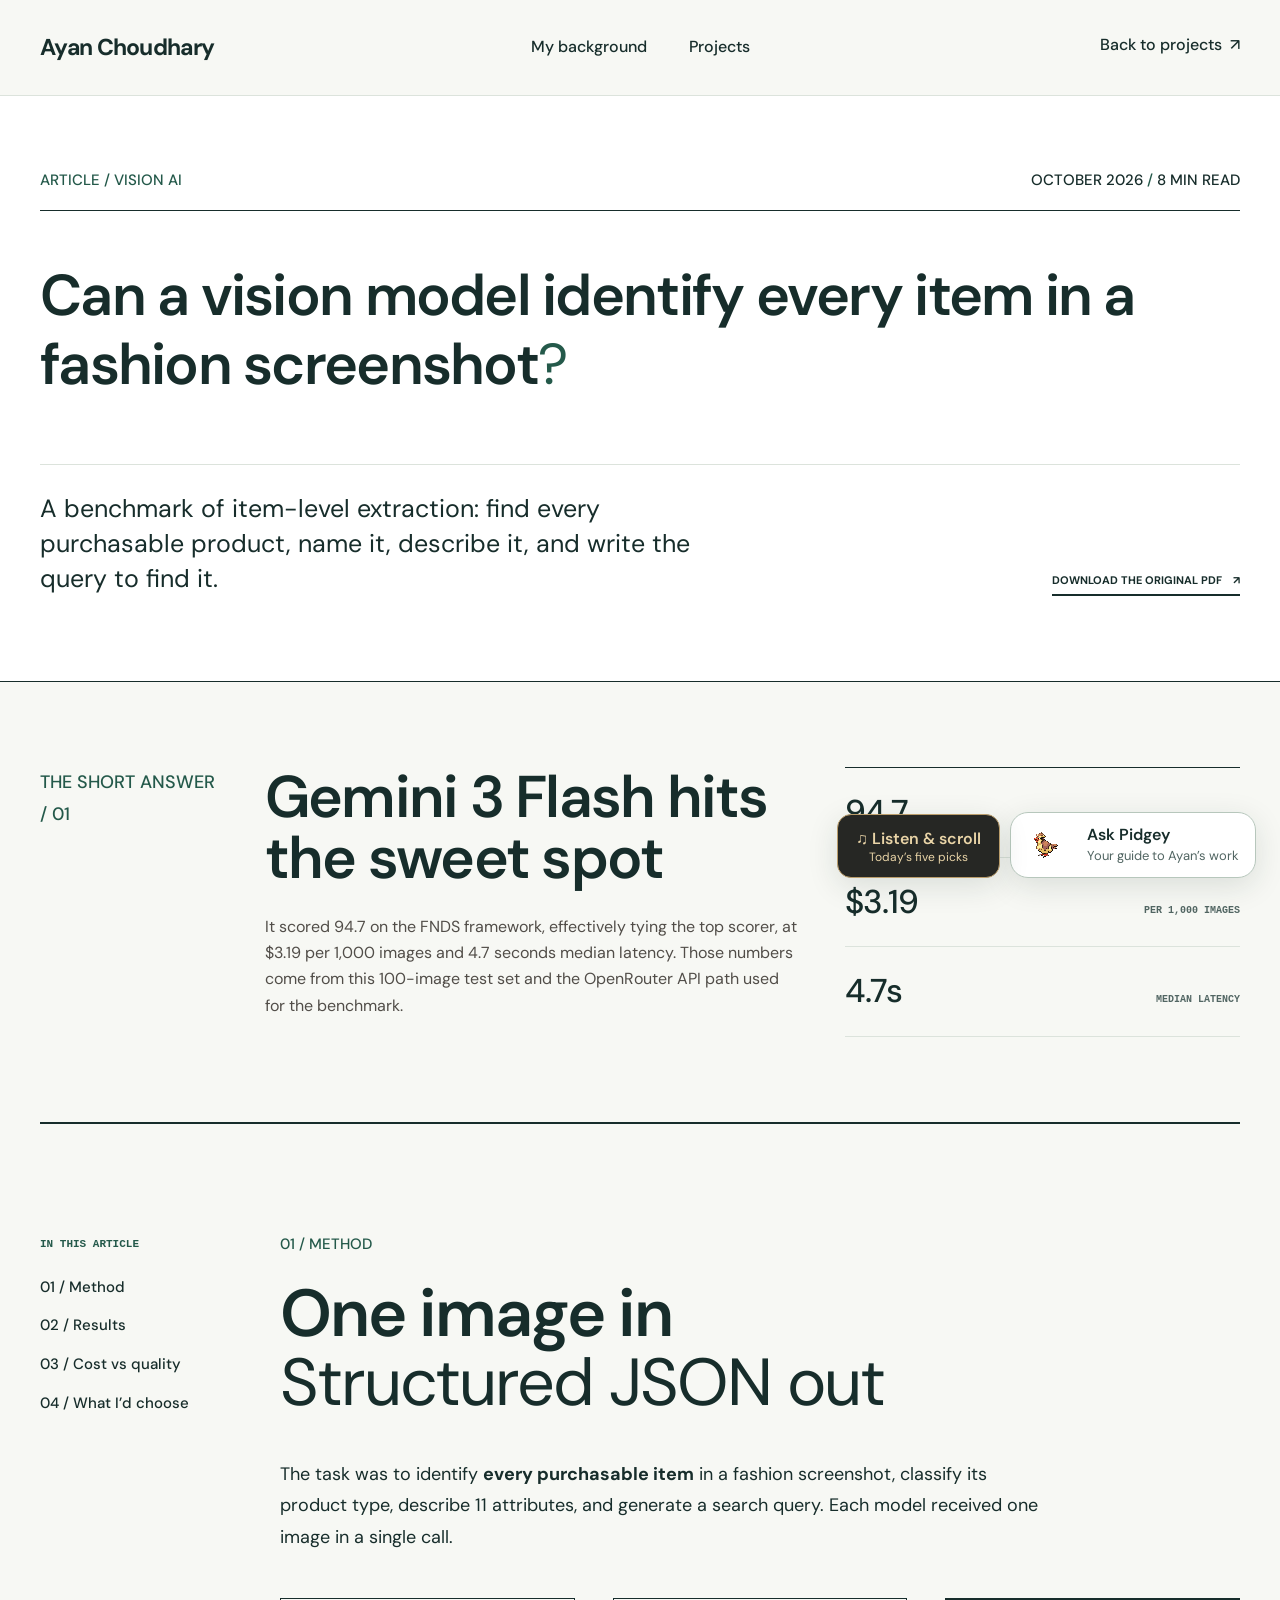
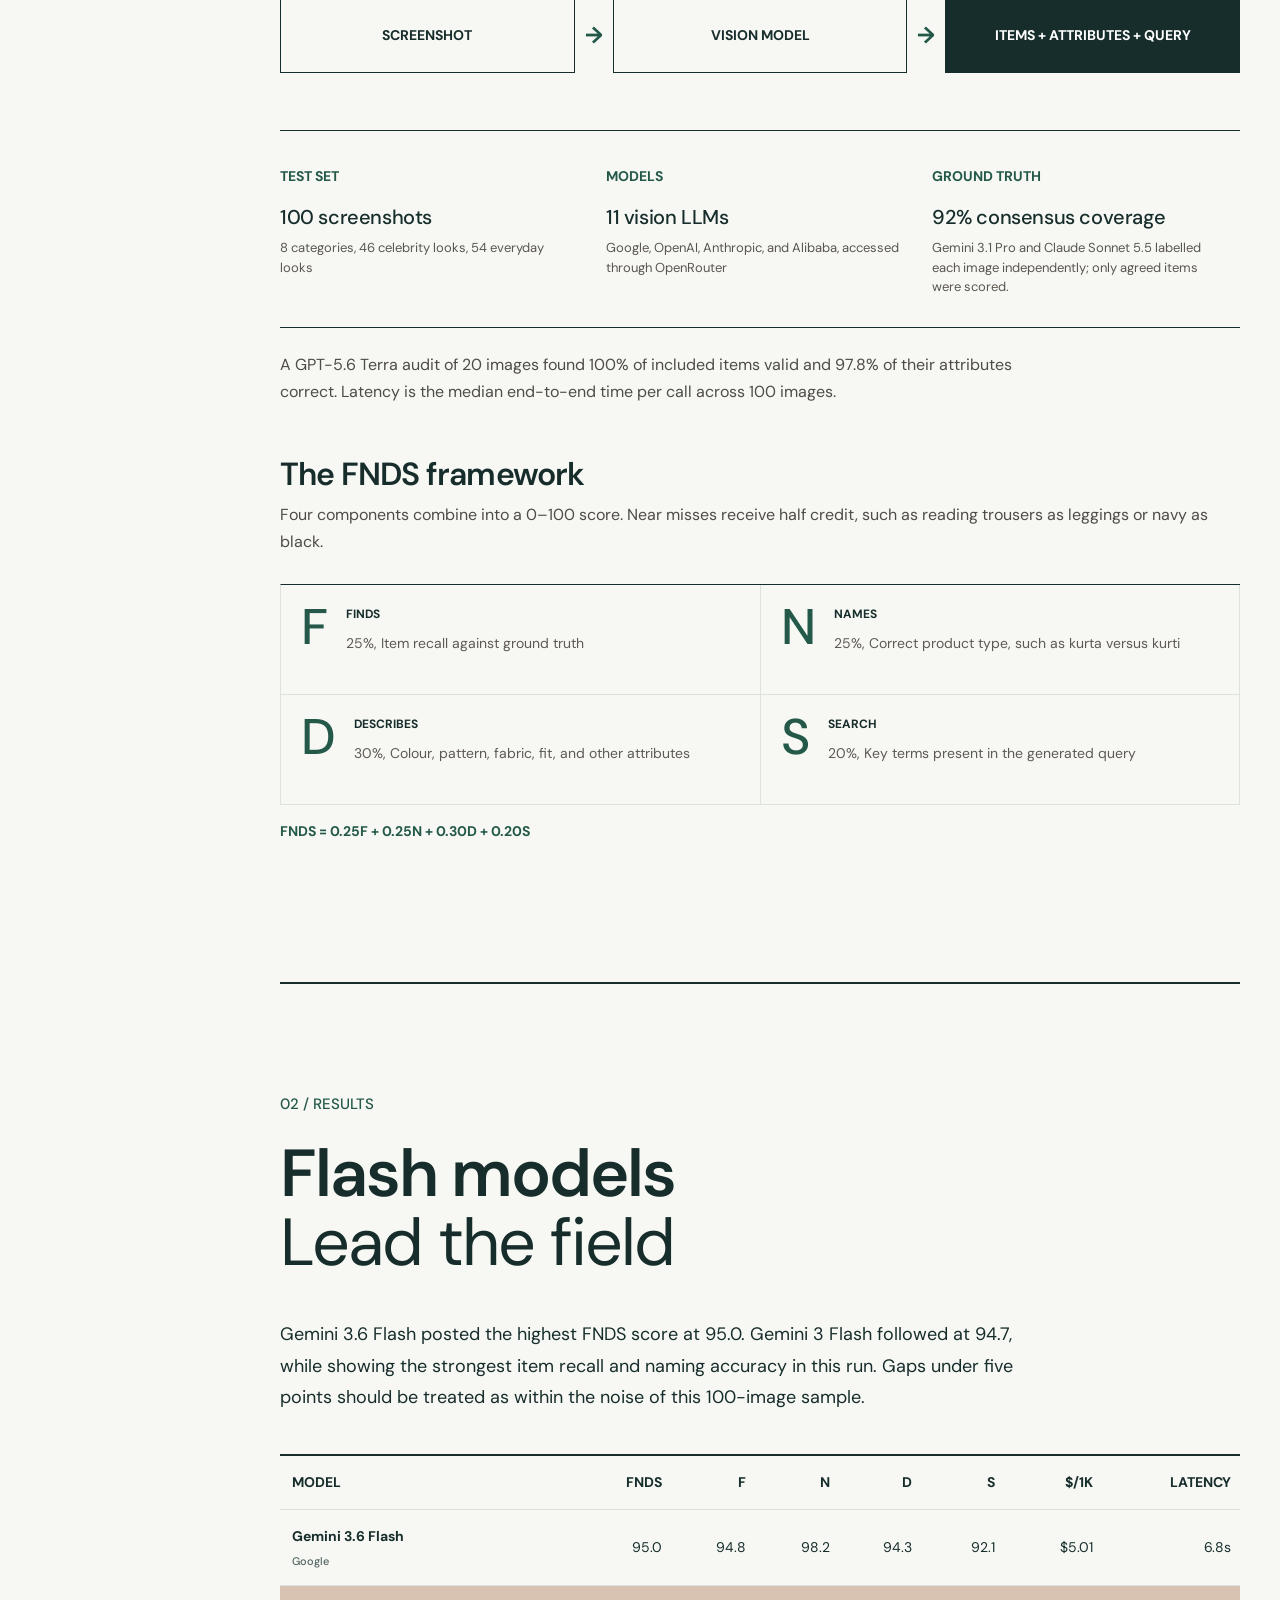
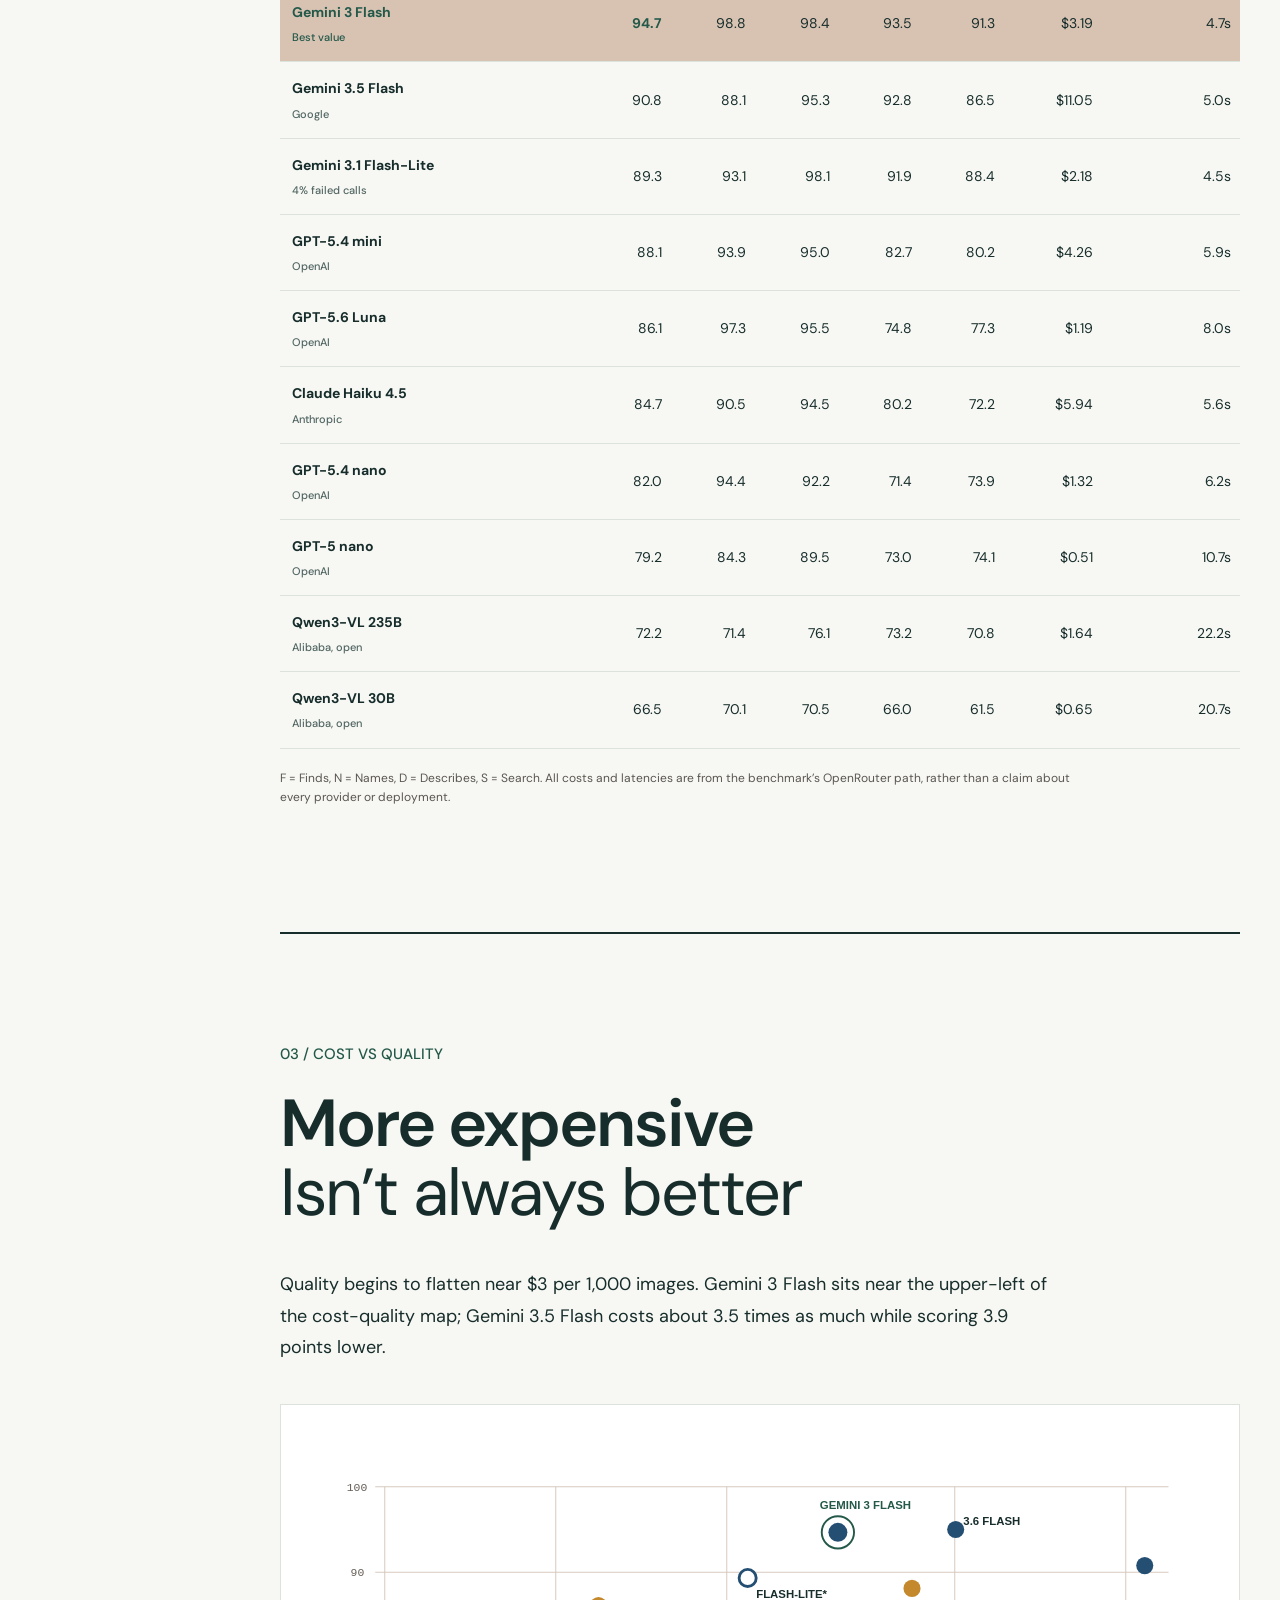
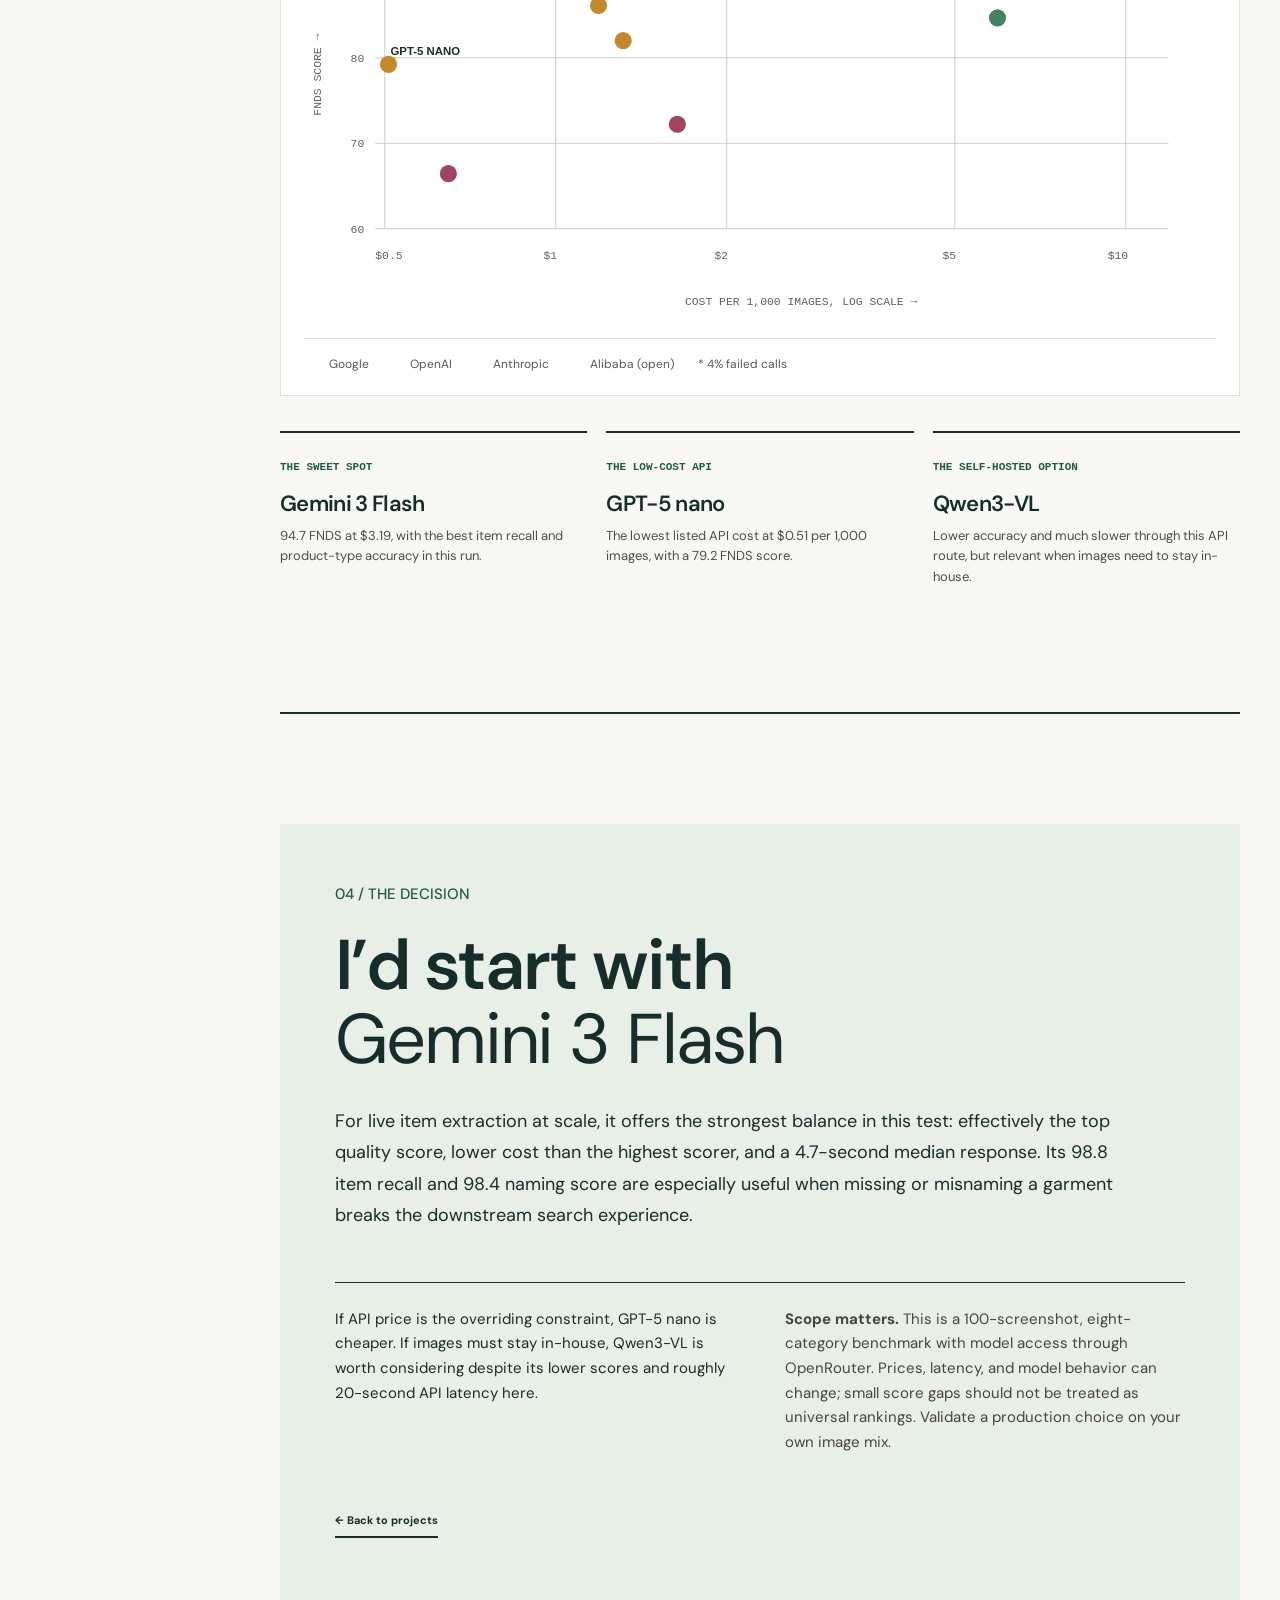
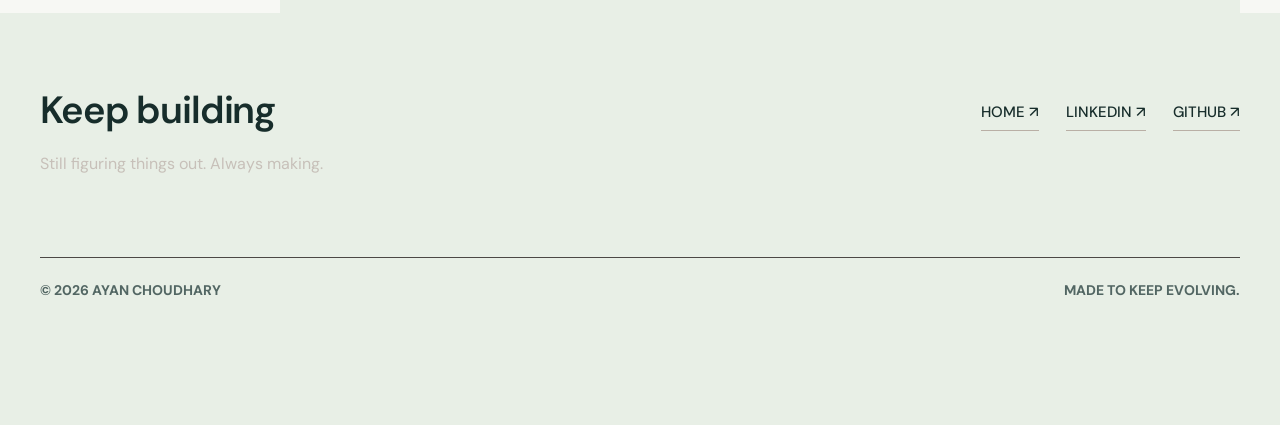
==== articles/vision-model-benchmark.html @ dcd0a573 "Preserve radio playback when minimized and rotate its catalogue daily" ====
<!doctype html>
<html lang="en">
  <head>
    <meta charset="utf-8" />
    <meta name="viewport" content="width=device-width, initial-scale=1" />
    <meta name="theme-color" content="#eae5df" />
    <meta name="description" content="Ayan Choudhary's benchmark of 11 vision models on extracting fashion products from 100 screenshots, including accuracy, cost, and latency." />
    <meta property="og:type" content="article" />
    <meta property="og:title" content="Vision Model Benchmark | Ayan Choudhary" />
    <meta property="og:description" content="Can a vision model identify every item in a fashion screenshot? An item-level benchmark of 11 models on 100 images." />
    <meta property="og:url" content="https://choudharyayan.github.io/articles/vision-model-benchmark.html" />
    <link rel="canonical" href="https://choudharyayan.github.io/articles/vision-model-benchmark.html" />
    <link rel="icon" href="../assets/favicon.svg?v=2" type="image/svg+xml" />
    <link rel="stylesheet" href="../fonts.css?v=1" />
    <link rel="stylesheet" href="../styles.css?v=2" />
    <link rel="stylesheet" href="../article.css?v=2" />
    <link rel="stylesheet" href="../typography.css?v=3" />
    <link rel="stylesheet" href="../reading.css?v=2" />
    <link rel="stylesheet" href="../guide.css?v=1" />
    <title>Vision Model Benchmark | Ayan Choudhary</title>
    <script src="../feed.js?v=4" defer></script>
    <script src="../knowledge.js?v=1" defer></script>
    <script src="../guide-answer.js?v=1" defer></script>
    <script src="../guide.js?v=1" defer></script>
    <script src="../analytics.js?v=3" defer></script>
  <script defer src="../music-catalog.js?v=1"></script>
<script defer src="../music.js?v=2"></script>
</head>
  <body class="reading-page">
    <a class="skip-link" href="#article">Skip to article</a>
    <header class="site-header">
      <div class="shell header-inner">
        <a class="wordmark" href="../index.html" aria-label="Ayan Choudhary, home">Ayan Choudhary</a>
        <nav class="main-nav" aria-label="Main navigation"><a href="../index.html#journey">My background</a><a href="../index.html#feed">Projects</a></nav>
        <a class="header-link" href="../index.html#feed">Back to projects <span aria-hidden="true">↗</span></a>
      </div>
    </header>

    <main id="article">
      <article>
        <header class="article-hero">
          <div class="shell article-hero-inner">
            <div class="article-topline"><span>ARTICLE / VISION AI</span><span>OCTOBER 2026 <span aria-hidden="true">/</span> 8 MIN READ</span></div>
            <h1>Can a vision model identify every item in a fashion screenshot<span class="article-question">?</span></h1>
            <div class="article-deck-row">
              <p>A benchmark of item-level extraction: find every purchasable product, name it, describe it, and write the query to find it.</p>
              <a href="../assets/vision-model-benchmark-v2.pdf" download>DOWNLOAD THE ORIGINAL PDF <span aria-hidden="true">↗</span></a>
            </div>
          </div>
        </header>

        <div class="article-summary shell">
          <p class="article-section-label">THE SHORT ANSWER / 01</p>
          <div><h2>Gemini 3 Flash hits the sweet spot</h2><p>It scored 94.7 on the FNDS framework, effectively tying the top scorer, at $3.19 per 1,000 images and 4.7 seconds median latency. Those numbers come from this 100-image test set and the OpenRouter API path used for the benchmark.</p></div>
          <div class="summary-metrics"><div><strong>94.7</strong><span>FNDS SCORE</span></div><div><strong>$3.19</strong><span>PER 1,000 IMAGES</span></div><div><strong>4.7s</strong><span>MEDIAN LATENCY</span></div></div>
        </div>

        <div class="article-body shell">
          <nav class="article-toc" aria-label="On this page"><span>IN THIS ARTICLE</span><a href="#method">01 / Method</a><a href="#results">02 / Results</a><a href="#cost-quality">03 / Cost vs quality</a><a href="#decision">04 / What I’d choose</a></nav>

          <section id="method" class="article-section" aria-labelledby="method-title">
            <div class="article-section-heading"><p class="article-section-label">01 / METHOD</p><h2 id="method-title">One image in<br /><span>Structured JSON out</span></h2></div>
            <p class="lead">The task was to identify <strong>every purchasable item</strong> in a fashion screenshot, classify its product type, describe 11 attributes, and generate a search query. Each model received one image in a single call.</p>
            <div class="pipeline" aria-label="Screenshot to vision model to extracted items and search query"><span>SCREENSHOT</span><b aria-hidden="true">→</b><span>VISION MODEL</span><b aria-hidden="true">→</b><span>ITEMS + ATTRIBUTES + QUERY</span></div>
            <div class="method-facts"><div><span>TEST SET</span><strong>100 screenshots</strong><p>8 categories, 46 celebrity looks, 54 everyday looks</p></div><div><span>MODELS</span><strong>11 vision LLMs</strong><p>Google, OpenAI, Anthropic, and Alibaba, accessed through OpenRouter</p></div><div><span>GROUND TRUTH</span><strong>92% consensus coverage</strong><p>Gemini 3.1 Pro and Claude Sonnet 5.5 labelled each image independently; only agreed items were scored.</p></div></div>
            <p class="method-note">A GPT-5.6 Terra audit of 20 images found 100% of included items valid and 97.8% of their attributes correct. Latency is the median end-to-end time per call across 100 images.</p>
            <h3 class="subhead">The FNDS framework</h3>
            <p>Four components combine into a 0–100 score. Near misses receive half credit, such as reading trousers as leggings or navy as black.</p>
            <div class="framework-grid" aria-label="FNDS scoring weights"><div><b>F</b><span><strong>FINDS</strong><small>25%, Item recall against ground truth</small></span></div><div><b>N</b><span><strong>NAMES</strong><small>25%, Correct product type, such as kurta versus kurti</small></span></div><div><b>D</b><span><strong>DESCRIBES</strong><small>30%, Colour, pattern, fabric, fit, and other attributes</small></span></div><div><b>S</b><span><strong>SEARCH</strong><small>20%, Key terms present in the generated query</small></span></div></div>
            <p class="formula">FNDS = 0.25F + 0.25N + 0.30D + 0.20S</p>
          </section>

          <section id="results" class="article-section" aria-labelledby="results-title">
            <div class="article-section-heading"><p class="article-section-label">02 / RESULTS</p><h2 id="results-title">Flash models<br /><span>Lead the field</span></h2></div>
            <p class="lead">Gemini 3.6 Flash posted the highest FNDS score at 95.0. Gemini 3 Flash followed at 94.7, while showing the strongest item recall and naming accuracy in this run. Gaps under five points should be treated as within the noise of this 100-image sample.</p>
            <p class="scroll-hint">SWIPE TO SEE ALL COLUMNS →</p>
            <div class="results-table-wrap" role="region" aria-label="Benchmark results table" tabindex="0">
              <table class="results-table">
                <caption>Item-level extraction results, sorted by FNDS score. Scores are out of 100; cost is per 1,000 images.</caption>
                <thead><tr><th scope="col">MODEL</th><th scope="col">FNDS</th><th scope="col">F</th><th scope="col">N</th><th scope="col">D</th><th scope="col">S</th><th scope="col">$/1K</th><th scope="col">LATENCY</th></tr></thead>
                <tbody>
                  <tr><th scope="row">Gemini 3.6 Flash <small>Google</small></th><td>95.0</td><td>94.8</td><td>98.2</td><td>94.3</td><td>92.1</td><td>$5.01</td><td>6.8s</td></tr>
                  <tr class="best-row"><th scope="row">Gemini 3 Flash <small>Best value</small></th><td>94.7</td><td>98.8</td><td>98.4</td><td>93.5</td><td>91.3</td><td>$3.19</td><td>4.7s</td></tr>
                  <tr><th scope="row">Gemini 3.5 Flash <small>Google</small></th><td>90.8</td><td>88.1</td><td>95.3</td><td>92.8</td><td>86.5</td><td>$11.05</td><td>5.0s</td></tr>
                  <tr><th scope="row">Gemini 3.1 Flash-Lite <small>4% failed calls</small></th><td>89.3</td><td>93.1</td><td>98.1</td><td>91.9</td><td>88.4</td><td>$2.18</td><td>4.5s</td></tr>
                  <tr><th scope="row">GPT-5.4 mini <small>OpenAI</small></th><td>88.1</td><td>93.9</td><td>95.0</td><td>82.7</td><td>80.2</td><td>$4.26</td><td>5.9s</td></tr>
                  <tr><th scope="row">GPT-5.6 Luna <small>OpenAI</small></th><td>86.1</td><td>97.3</td><td>95.5</td><td>74.8</td><td>77.3</td><td>$1.19</td><td>8.0s</td></tr>
                  <tr><th scope="row">Claude Haiku 4.5 <small>Anthropic</small></th><td>84.7</td><td>90.5</td><td>94.5</td><td>80.2</td><td>72.2</td><td>$5.94</td><td>5.6s</td></tr>
                  <tr><th scope="row">GPT-5.4 nano <small>OpenAI</small></th><td>82.0</td><td>94.4</td><td>92.2</td><td>71.4</td><td>73.9</td><td>$1.32</td><td>6.2s</td></tr>
                  <tr><th scope="row">GPT-5 nano <small>OpenAI</small></th><td>79.2</td><td>84.3</td><td>89.5</td><td>73.0</td><td>74.1</td><td>$0.51</td><td>10.7s</td></tr>
                  <tr><th scope="row">Qwen3-VL 235B <small>Alibaba, open</small></th><td>72.2</td><td>71.4</td><td>76.1</td><td>73.2</td><td>70.8</td><td>$1.64</td><td>22.2s</td></tr>
                  <tr><th scope="row">Qwen3-VL 30B <small>Alibaba, open</small></th><td>66.5</td><td>70.1</td><td>70.5</td><td>66.0</td><td>61.5</td><td>$0.65</td><td>20.7s</td></tr>
                </tbody>
              </table>
            </div>
            <p class="table-note">F = Finds, N = Names, D = Describes, S = Search. All costs and latencies are from the benchmark’s OpenRouter path, rather than a claim about every provider or deployment.</p>
          </section>

          <section id="cost-quality" class="article-section" aria-labelledby="cost-title">
            <div class="article-section-heading"><p class="article-section-label">03 / COST VS QUALITY</p><h2 id="cost-title">More expensive<br /><span>Isn’t always better</span></h2></div>
            <p class="lead">Quality begins to flatten near $3 per 1,000 images. Gemini 3 Flash sits near the upper-left of the cost-quality map; Gemini 3.5 Flash costs about 3.5 times as much while scoring 3.9 points lower.</p>
            <p class="scroll-hint">SWIPE TO EXPLORE THE CHART →</p>
            <div class="chart-scroll" role="region" aria-label="Cost versus quality chart" tabindex="0"><div class="chart-frame">
              <svg viewBox="0 0 960 540" role="img" aria-labelledby="chart-title chart-desc" xmlns="http://www.w3.org/2000/svg">
                <title id="chart-title">FNDS score versus cost per 1,000 images</title><desc id="chart-desc">Scatter plot of all 11 tested vision models. Gemini 3 Flash scores 94.7 at $3.19 and is highlighted as the best value.</desc>
                <g class="chart-grid"><path d="M75 65H910M75 155H910M75 245H910M75 335H910M75 425H910"/><path d="M85 65V425M265 65V425M445 65V425M685 65V425M865 65V425"/></g>
                <g class="chart-axis"><text x="45" y="69">100</text><text x="49" y="159">90</text><text x="49" y="249">80</text><text x="49" y="339">70</text><text x="49" y="429">60</text><text x="75" y="457">$0.5</text><text x="252" y="457">$1</text><text x="432" y="457">$2</text><text x="672" y="457">$5</text><text x="846" y="457">$10</text><text x="401" y="505">COST PER 1,000 IMAGES, LOG SCALE →</text><text transform="translate(18 306) rotate(-90)">FNDS SCORE →</text></g>
                <g class="chart-points">
                  <circle class="google" cx="686" cy="110" r="9"><title>Gemini 3.6 Flash: 95.0, $5.01</title></circle>
                  <circle class="best-ring" cx="562" cy="113" r="17"/><circle class="google" cx="562" cy="113" r="10"><title>Gemini 3 Flash: 94.7, $3.19, best value</title></circle>
                  <circle class="google" cx="885" cy="148" r="9"><title>Gemini 3.5 Flash: 90.8, $11.05</title></circle>
                  <circle class="google outline" cx="467" cy="161" r="9"><title>Gemini 3.1 Flash-Lite: 89.3, $2.18, 4% failed calls</title></circle>
                  <circle class="openai" cx="640" cy="172" r="9"><title>GPT-5.4 mini: 88.1, $4.26</title></circle>
                  <circle class="openai" cx="310" cy="190" r="9"><title>GPT-5.6 Luna: 86.1, $1.19</title></circle>
                  <circle class="anthropic" cx="730" cy="203" r="9"><title>Claude Haiku 4.5: 84.7, $5.94</title></circle>
                  <circle class="openai" cx="336" cy="227" r="9"><title>GPT-5.4 nano: 82.0, $1.32</title></circle>
                  <circle class="openai" cx="89" cy="252" r="9"><title>GPT-5 nano: 79.2, $0.51</title></circle>
                  <circle class="qwen" cx="393" cy="315" r="9"><title>Qwen3-VL 235B: 72.2, $1.64</title></circle>
                  <circle class="qwen" cx="152" cy="367" r="9"><title>Qwen3-VL 30B: 66.5, $0.65</title></circle>
                </g>
                <g class="chart-labels"><text x="543" y="88">GEMINI 3 FLASH</text><text x="694" y="105">3.6 FLASH</text><text x="91" y="242">GPT-5 NANO</text><text x="476" y="182">FLASH-LITE*</text></g>
              </svg>
              <div class="chart-legend"><span><i class="google"></i> Google</span><span><i class="openai"></i> OpenAI</span><span><i class="anthropic"></i> Anthropic</span><span><i class="qwen"></i> Alibaba (open)</span><span>* 4% failed calls</span></div>
            </div></div>
            <div class="finding-grid"><div><span>THE SWEET SPOT</span><h3>Gemini 3 Flash</h3><p>94.7 FNDS at $3.19, with the best item recall and product-type accuracy in this run.</p></div><div><span>THE LOW-COST API</span><h3>GPT-5 nano</h3><p>The lowest listed API cost at $0.51 per 1,000 images, with a 79.2 FNDS score.</p></div><div><span>THE SELF-HOSTED OPTION</span><h3>Qwen3-VL</h3><p>Lower accuracy and much slower through this API route, but relevant when images need to stay in-house.</p></div></div>
          </section>

          <section id="decision" class="article-section decision-section" aria-labelledby="decision-title">
            <p class="article-section-label">04 / THE DECISION</p><h2 id="decision-title">I’d start with<br /><span>Gemini 3 Flash</span></h2>
            <p class="lead">For live item extraction at scale, it offers the strongest balance in this test: effectively the top quality score, lower cost than the highest scorer, and a 4.7-second median response. Its 98.8 item recall and 98.4 naming score are especially useful when missing or misnaming a garment breaks the downstream search experience.</p>
            <div class="decision-bottom"><p>If API price is the overriding constraint, GPT-5 nano is cheaper. If images must stay in-house, Qwen3-VL is worth considering despite its lower scores and roughly 20-second API latency here.</p><p class="limitation"><strong>Scope matters.</strong> This is a 100-screenshot, eight-category benchmark with model access through OpenRouter. Prices, latency, and model behavior can change; small score gaps should not be treated as universal rankings. Validate a production choice on your own image mix.</p></div>
            <a class="article-back" href="../index.html#feed">← Back to projects</a>
          </section>
        </div>
      </article>
    </main>
    <footer class="site-footer"><div class="shell footer-inner"><div><span class="footer-mark">Keep building</span><p>Still figuring things out. Always making.</p></div><div class="footer-links"><a href="../index.html">HOME ↗</a><a href="https://www.linkedin.com/in/choudhary-ayan/" target="_blank" rel="noopener noreferrer">LINKEDIN ↗</a><a href="https://github.com/ChoudharyAyan" target="_blank" rel="noopener noreferrer">GITHUB ↗</a></div></div><div class="shell footer-bottom"><span>© 2026 Ayan Choudhary</span><span>Made to keep evolving.</span></div></footer>
  <div id="profile-guide"></div>
  </body>
</html>
---- fonts.css ----
@font-face{font-family:'DM Sans';font-style:normal;font-weight:400;font-display:swap;src:url('assets/fonts/dm-sans-400.ttf') format('truetype')}
@font-face{font-family:'DM Sans';font-style:normal;font-weight:500;font-display:swap;src:url('assets/fonts/dm-sans-500.ttf') format('truetype')}
@font-face{font-family:'DM Sans';font-style:normal;font-weight:600;font-display:swap;src:url('assets/fonts/dm-sans-600.ttf') format('truetype')}
@font-face{font-family:'DM Sans';font-style:normal;font-weight:700;font-display:swap;src:url('assets/fonts/dm-sans-700.ttf') format('truetype')}
---- styles.css ----
:root{--paper:#eae5df;--paper-light:#f3eee8;--stone:#c8beb6;--ink:#191817;--muted:#625d58;--line:#b9b0a8;--accent:#982e2a}
*{box-sizing:border-box}html{scroll-behavior:smooth;scroll-padding-top:92px}body{margin:0;color:var(--ink);background:var(--paper);font-family:-apple-system,BlinkMacSystemFont,"Helvetica Neue",Arial,sans-serif;-webkit-font-smoothing:antialiased}::selection{color:#fff;background:var(--accent)}a{color:inherit}button{font:inherit}button,a{-webkit-tap-highlight-color:transparent}:focus-visible{outline:3px solid var(--accent);outline-offset:4px}.shell{width:min(calc(100% - 80px),1440px);margin-inline:auto}.skip-link{position:absolute;top:-100px;left:12px;z-index:40;padding:12px 16px;color:#fff;background:var(--ink)}.skip-link:focus{top:12px}
.site-header{position:sticky;top:0;z-index:30;background:rgba(234,229,223,.97);border-bottom:1px solid var(--line);backdrop-filter:blur(14px)}.header-inner{height:86px;display:grid;grid-template-columns:1fr auto 1fr;align-items:center;gap:30px}.wordmark{justify-self:start;text-decoration:none;font-size:20px;line-height:.82;letter-spacing:-.095em;font-weight:1000}.mark-dot{color:var(--accent)}.main-nav{display:flex;align-items:center;gap:42px}.main-nav a,.header-link{font-size:12px;font-weight:850;text-transform:uppercase;letter-spacing:.035em;text-decoration:none}.main-nav a:hover,.header-link:hover,.footer-links a:hover{color:var(--accent)}.header-link{justify-self:end;border-bottom:2px solid var(--ink);padding-bottom:5px}.header-link span{margin-left:8px}
.hero{display:grid;grid-template-columns:minmax(0,1.2fr) minmax(350px,.8fr);min-height:725px}.hero-copy{display:flex;flex-direction:column;align-items:flex-start;justify-content:center;padding:80px 36px 80px 0}.eyebrow,.section-index,.item-kicker,.card-eyebrow,.photo-caption,.feed-sort{font:800 11px/1.4 Menlo,Consolas,monospace;letter-spacing:.045em;text-transform:uppercase}.eyebrow{display:flex;align-items:center;flex-wrap:wrap;gap:13px;margin:0 0 37px}.eyebrow-rule{display:inline-block;width:45px;height:1px;background:var(--ink)}h1,h2,h3,p{margin-top:0}h1,h2,.feed-card h3{font-family:-apple-system,BlinkMacSystemFont,"Helvetica Neue",Arial,sans-serif;text-transform:uppercase}h1{font-size:clamp(70px,8.6vw,136px);font-weight:1000;letter-spacing:-.095em;line-height:.84;margin-bottom:38px;white-space:nowrap}h1 span{letter-spacing:-.105em}h1 em{font-weight:400;font-style:italic;letter-spacing:-.11em}.hero-intro{max-width:580px;font-size:clamp(18px,1.5vw,22px);line-height:1.42;font-weight:520;margin-bottom:38px}.hero-actions{display:flex;align-items:center;gap:32px;flex-wrap:wrap}.button{display:inline-flex;justify-content:space-between;align-items:center;min-width:255px;gap:32px;padding:19px 21px;text-decoration:none;font-size:11px;font-weight:900;letter-spacing:.03em;transition:transform .18s ease,background .18s ease}.button:hover{transform:translateY(-3px)}.button-dark{color:#fff;background:var(--ink)}.button-dark:hover{background:var(--accent)}.button span{font-size:18px;font-weight:400}.text-link{padding-bottom:5px;border-bottom:2px solid var(--ink);text-decoration:none;font-size:11px;font-weight:900;letter-spacing:.02em;text-transform:uppercase}.text-link:hover{color:var(--accent);border-color:var(--accent)}.text-link span{margin-left:8px}.hero-art{position:relative;overflow:hidden;min-height:725px;background:#b6bdc0}.hero-art img{display:block;width:100%;height:100%;min-height:725px;object-fit:cover;object-position:center 42%}.photo-caption{position:absolute;right:0;bottom:0;left:0;display:flex;justify-content:space-between;align-items:center;padding:18px 21px;color:#fff;background:linear-gradient(transparent,rgba(0,0,0,.72))}.photo-caption span:last-child{font-size:18px}.chapter-band{border-top:1px solid var(--ink);border-bottom:1px solid var(--ink)}.chapter-band-inner{display:flex;align-items:center;justify-content:space-between;gap:25px;min-height:65px;font-size:11px;font-weight:900;letter-spacing:.06em;white-space:nowrap}.band-symbol{color:var(--accent);font-size:21px;font-weight:500}
.section-pad{padding-block:126px 138px}.journey-section{display:grid;grid-template-columns:minmax(330px,.75fr) minmax(0,1.25fr);column-gap:8%}.section-aside{position:sticky;top:120px;align-self:start}.section-index{color:var(--accent);margin-bottom:30px}h2{font-size:clamp(62px,6vw,94px);line-height:.89;font-weight:1000;letter-spacing:-.09em;margin-bottom:31px}h2 span{font-weight:400;font-style:italic}.aside-copy{max-width:390px;color:#4f4b46;font-size:18px;line-height:1.55;margin-bottom:30px}.timeline{border-top:2px solid var(--ink)}.timeline-item{display:grid;grid-template-columns:105px 1fr;gap:22px;padding:35px 0 38px;border-bottom:1px solid var(--line)}.timeline-when{padding-top:3px;color:var(--muted);font:800 11px/1.4 Menlo,Consolas,monospace;white-space:nowrap}.timeline-item.current .timeline-when{color:var(--accent)}.current-pulse{display:inline-block;width:7px;height:7px;margin-left:9px;border-radius:50%;background:var(--accent);box-shadow:0 0 0 4px #c98f89}.item-kicker{color:var(--accent);margin-bottom:16px}.timeline-item h3{max-width:520px;margin-bottom:13px;font-size:clamp(26px,2.45vw,38px);line-height:1.08;letter-spacing:-.055em;font-weight:850}.timeline-item p:last-child{max-width:560px;margin-bottom:0;color:#56524d;font-size:14px;line-height:1.65}
.feed-section{background:var(--stone)}.feed-heading{display:flex;align-items:end;justify-content:space-between;gap:50px;margin-bottom:65px}.feed-heading h2{margin-bottom:0}.feed-heading>p{max-width:300px;margin:0 0 5px;font-size:18px;font-weight:550;line-height:1.45}.feed-toolbar{display:flex;align-items:center;justify-content:space-between;min-height:77px;gap:20px;margin-bottom:21px;border-top:2px solid var(--ink);border-bottom:1px solid #a89f97}.feed-filters{display:flex;align-items:center;gap:9px}.filter{padding:11px 15px;border:0;background:none;cursor:pointer;color:#59534e;font-size:12px;font-weight:850;text-transform:uppercase;letter-spacing:.025em}.filter:hover{color:var(--ink)}.filter.is-active{color:#fff;background:var(--ink)}.filter span{opacity:.62;margin-left:6px;font-size:10px}.feed-sort{color:var(--muted);white-space:nowrap}.feed-sort span{margin-left:8px;color:var(--ink);font-size:17px}.feed-grid{display:grid;grid-template-columns:repeat(2,minmax(0,1fr));gap:14px}.feed-card{display:flex;flex-direction:column;min-height:485px;padding:27px;background:var(--paper-light);border:1px solid #b5aba2;transition:transform .18s ease,background .18s ease}.feed-card:hover{transform:translateY(-4px);background:#fffaf3}.feed-card-article{grid-column:span 2;min-height:395px;background:#d8ccc3}.feed-card-article .card-top{padding-bottom:37px}.feed-card-article h3{max-width:1050px;font-size:clamp(43px,5vw,76px)}.feed-card-article .card-description{max-width:730px}.card-top{display:flex;justify-content:space-between;align-items:center;padding-bottom:72px}.card-type{color:var(--accent);font:900 10px Menlo,Consolas,monospace;letter-spacing:.08em}.card-number{font:500 13px Menlo,Consolas,monospace}.card-eyebrow{margin-bottom:16px;color:var(--muted);font-size:10px}.feed-card h3{margin-bottom:20px;line-height:.98;letter-spacing:-.065em;font-weight:950;overflow-wrap:anywhere}.feed-card-build h3{max-width:420px;font-size:clamp(33px,3vw,48px)}.card-description{max-width:395px;margin-bottom:27px;color:#4e4944;font-size:14px;line-height:1.62}.card-tags{display:flex;flex-wrap:wrap;gap:6px;margin-top:auto;padding-bottom:24px}.card-tags span{padding:6px 9px;border:1px solid #a89e96;font-size:10px;font-weight:700;text-transform:uppercase}.card-links{display:flex;align-items:center;justify-content:space-between;flex-wrap:wrap;gap:12px;padding-top:17px;border-top:1px solid #b5aba2}.card-links a{font-size:11px;font-weight:850;text-decoration:none;text-transform:uppercase}.card-links a:hover{color:var(--accent)}.card-secondary-link{color:#635d57}.noscript-note{padding:20px}
.site-footer{color:#f3eee8;background:var(--ink);padding-top:78px}.footer-inner{display:flex;justify-content:space-between;gap:30px;padding-bottom:80px}.footer-mark{display:block;font-size:clamp(55px,6vw,92px);font-weight:1000;line-height:.88;letter-spacing:-.08em}.footer-inner p{margin:22px 0 0;color:#c7c0b9;font-size:16px}.footer-links{display:flex;align-items:start;gap:27px;padding-top:9px}.footer-links a{border-bottom:1px solid #b9afa5;padding-bottom:6px;font-size:11px;font-weight:850;text-decoration:none;white-space:nowrap}.footer-bottom{display:flex;justify-content:space-between;gap:20px;padding:23px 0 26px;border-top:1px solid #4c4845;color:#b6aca4;font:700 10px Menlo,Consolas,monospace;text-transform:uppercase}
@media(max-width:1080px){.shell{width:min(calc(100% - 60px),1440px)}.hero{grid-template-columns:minmax(0,1.15fr) minmax(320px,.85fr);min-height:650px}.hero-art,.hero-art img{min-height:650px}h1{font-size:clamp(68px,8vw,100px)}.journey-section{column-gap:5%}.feed-card{min-height:520px;padding:23px}}
@media(max-width:760px){html{scroll-padding-top:70px}.shell{width:min(calc(100% - 36px),680px)}.header-inner{height:70px;grid-template-columns:auto 1fr auto;gap:12px}.wordmark{font-size:16px}.main-nav{justify-content:center;gap:18px}.main-nav a,.header-link{font-size:10px}.header-link{font-size:0;border:1px solid var(--ink);padding:7px 10px}.header-link span{font-size:16px;margin:0}.hero{display:flex;flex-direction:column;min-height:0}.hero-copy{padding:76px 0 67px}h1{font-size:clamp(64px,12vw,94px)}.hero-intro{font-size:18px;max-width:520px}.hero-art,.hero-art img{min-height:0;height:520px}.hero-art img{object-position:center 43%}.chapter-band-inner{justify-content:flex-start;gap:25px;overflow:hidden}.section-pad{padding-block:88px 100px}.journey-section{display:block}.section-aside{position:static;margin-bottom:58px}.aside-copy{max-width:510px}.timeline-item{grid-template-columns:95px 1fr;gap:18px}.feed-heading{display:block;margin-bottom:50px}.feed-heading>p{margin-top:28px;max-width:460px}.feed-grid{grid-template-columns:repeat(2,minmax(0,1fr))}.feed-card{min-height:480px}.feed-sort{display:none}}
@media(max-width:560px){.main-nav{gap:11px}.main-nav a{font-size:9px}.hero-copy{padding-top:62px}.eyebrow{gap:9px;font-size:9px;margin-bottom:31px}.eyebrow-rule{width:22px}h1{font-size:clamp(58px,14.5vw,79px);margin-bottom:29px}.hero-intro{font-size:17px}.hero-actions{flex-direction:column;align-items:flex-start;gap:24px;width:100%}.button{width:100%}.hero-art,.hero-art img{height:435px}.photo-caption{padding:14px 15px;font-size:9px}.chapter-band-inner{min-height:56px;gap:15px;font-size:9px}.chapter-band-inner span:nth-child(n+4){display:none}.section-pad{padding-block:75px 83px}h2{font-size:clamp(56px,12vw,75px)}.timeline-item{display:block;padding:27px 0 30px}.timeline-when{margin-bottom:16px}.timeline-item h3{font-size:28px}.feed-heading>p{font-size:16px}.feed-toolbar{min-height:68px}.feed-filters{width:100%;justify-content:space-between;gap:2px}.filter{padding:9px;font-size:10px}.feed-grid{grid-template-columns:1fr}.feed-card,.feed-card-article{grid-column:auto;min-height:410px}.card-top,.feed-card-article .card-top{padding-bottom:48px}.feed-card h3,.feed-card-article h3{font-size:38px}.footer-inner{display:block;padding-bottom:60px}.footer-mark{font-size:53px}.footer-links{padding-top:42px;gap:20px;flex-wrap:wrap}.footer-bottom{font-size:9px}}
@media(prefers-reduced-motion:reduce){html{scroll-behavior:auto}*,*::before,*::after{transition-duration:.01ms!important;animation-duration:.01ms!important}}
---- article.css ----
.article-hero{background:var(--paper-light);border-bottom:1px solid var(--ink)}.article-hero-inner{padding-block:74px 85px}.article-topline{display:flex;justify-content:space-between;gap:20px;padding-bottom:20px;margin-bottom:50px;border-bottom:1px solid var(--ink);font:800 11px Menlo,Consolas,monospace;letter-spacing:.06em}.article-topline span:first-child{color:var(--accent)}.article-hero h1{max-width:1200px;margin-bottom:65px;font-size:clamp(65px,7vw,110px);line-height:.91;letter-spacing:-.085em;white-space:normal;overflow-wrap:normal}.article-question{color:var(--accent)}.article-deck-row{display:flex;justify-content:space-between;align-items:end;gap:45px;border-top:1px solid var(--line);padding-top:26px}.article-deck-row p{max-width:710px;margin:0;font-size:clamp(18px,2vw,25px);font-weight:550;line-height:1.4}.article-deck-row a{flex:0 0 auto;padding-bottom:5px;border-bottom:2px solid var(--ink);font-size:11px;font-weight:900;text-decoration:none}.article-deck-row a:hover,.article-back:hover{color:var(--accent);border-color:var(--accent)}.article-deck-row a span{margin-left:8px}
.article-summary{display:grid;grid-template-columns:180px minmax(0,1.15fr) minmax(250px,.85fr);gap:45px;padding-block:85px;border-bottom:2px solid var(--ink)}.article-section-label{color:var(--accent);font:850 11px Menlo,Consolas,monospace;letter-spacing:.04em;text-transform:uppercase}.article-summary h2{font-size:clamp(44px,4.6vw,70px);line-height:.94;margin-bottom:24px}.article-summary>div:nth-child(2)>p{max-width:570px;color:#514d48;font-size:16px;line-height:1.65}.summary-metrics{display:grid;align-content:start;border-top:1px solid var(--ink)}.summary-metrics>div{display:flex;align-items:baseline;justify-content:space-between;gap:20px;padding:17px 0;border-bottom:1px solid var(--line)}.summary-metrics strong{font-size:33px;font-weight:900;letter-spacing:-.07em}.summary-metrics span{font:800 10px Menlo,Consolas,monospace;text-align:right;color:var(--muted)}
.article-body{display:grid;grid-template-columns:180px minmax(0,1fr);gap:0 60px;padding-top:110px}.article-toc{position:sticky;top:120px;align-self:start;display:flex;flex-direction:column;gap:14px;padding-top:4px}.article-toc span{margin-bottom:11px;color:var(--accent);font:850 11px Menlo,Consolas,monospace}.article-toc a{font-size:12px;font-weight:750;text-decoration:none}.article-toc a:hover{color:var(--accent)}.article-section{grid-column:2;padding-bottom:125px;margin-bottom:110px;border-bottom:2px solid var(--ink)}.article-section:last-child{border-bottom:0;margin-bottom:0}.article-section-heading{margin-bottom:42px}.article-section-heading .article-section-label{margin-bottom:25px}.article-section h2{max-width:940px;font-size:clamp(52px,5.2vw,80px);line-height:.92;margin-bottom:0}.article-section h2 span{font-weight:400;font-style:italic}.article-section .lead{max-width:770px;font-size:clamp(18px,1.8vw,23px);font-weight:520;line-height:1.48;margin-bottom:40px}.article-section>p:not(.lead):not(.article-section-label):not(.formula):not(.table-note){font-size:16px;line-height:1.68;color:#4f4b46}.pipeline{display:flex;align-items:stretch;gap:10px;margin:45px 0 57px}.pipeline span{flex:1;display:grid;place-items:center;min-height:75px;border:1px solid var(--ink);padding:15px;text-align:center;font-size:11px;font-weight:850}.pipeline span:last-child{color:#fff;background:var(--ink)}.pipeline b{align-self:center;color:var(--accent);font-size:23px}.method-facts{display:grid;grid-template-columns:repeat(3,1fr);gap:18px;padding-block:30px;border-top:1px solid var(--ink);border-bottom:1px solid var(--ink)}.method-facts>div{padding-right:12px}.method-facts span,.finding-grid span{color:var(--accent);font:850 11px Menlo,Consolas,monospace}.method-facts strong{display:block;margin:15px 0 9px;font-size:20px;line-height:1.16;letter-spacing:-.04em}.method-facts p{margin:0;color:#5a554f;font-size:13px;line-height:1.5}.method-note{max-width:740px;margin:24px 0 52px}.subhead{margin-bottom:12px;font-size:32px;font-weight:850;letter-spacing:-.06em}.framework-grid{display:grid;grid-template-columns:repeat(2,1fr);margin-top:28px;border-top:1px solid var(--ink);border-left:1px solid var(--line)}.framework-grid>div{display:flex;gap:19px;min-height:110px;padding:20px;border-right:1px solid var(--line);border-bottom:1px solid var(--line)}.framework-grid b{color:var(--accent);font-size:50px;line-height:.9}.framework-grid strong{display:block;margin-bottom:8px;font-size:12px;font-weight:900}.framework-grid small{display:block;color:#5e5953;font-size:13px;line-height:1.45}.formula{padding:17px 0;margin:0;color:var(--accent);font:800 12px Menlo,Consolas,monospace}
.scroll-hint{display:none;color:var(--accent);font:850 10px Menlo,Consolas,monospace}.results-table-wrap{overflow-x:auto;border-top:2px solid var(--ink);outline-offset:3px}.results-table{border-collapse:collapse;width:100%;min-width:790px;font-size:13px}.results-table caption{position:absolute;width:1px;height:1px;overflow:hidden;clip-path:inset(50%);white-space:nowrap}.results-table th,.results-table td{padding:15px 9px;border-bottom:1px solid var(--line);text-align:right;white-space:nowrap}.results-table th:first-child{text-align:left;padding-left:12px;min-width:170px}.results-table thead th{font-size:10px;font-weight:900}.results-table tbody th{font-size:13px;font-weight:800}.results-table small{display:block;margin-top:4px;color:var(--muted);font-size:11px;font-weight:500}.results-table .best-row{background:#d8c3b3}.results-table .best-row th,.results-table .best-row td:nth-child(2){color:var(--accent);font-weight:900}.results-table .best-row small{color:var(--accent)}.table-note{max-width:800px;margin:20px 0 0;color:#5b5650;font-size:12px;line-height:1.6}
.chart-scroll{max-width:100%;overflow-x:auto;border:1px solid var(--line);background:var(--paper-light)}.chart-frame{min-width:730px;padding:20px 23px 18px}.chart-frame svg{display:block;width:100%;height:auto}.chart-grid{fill:none;stroke:#d5c8bb;stroke-width:1}.chart-axis{fill:#665f58;font:12px Menlo,Consolas,monospace}.chart-labels{fill:var(--ink);font:800 12px -apple-system,BlinkMacSystemFont,"Helvetica Neue",Arial,sans-serif}.chart-labels text:first-child{fill:var(--accent)}.chart-points circle.google,.chart-legend i.google{fill:#244f73}.chart-points circle.openai,.chart-legend i.openai{fill:#c4892d}.chart-points circle.anthropic,.chart-legend i.anthropic{fill:#438264}.chart-points circle.qwen,.chart-legend i.qwen{fill:#a24460}.chart-points circle.outline{fill:var(--paper-light);stroke:#244f73;stroke-width:3}.chart-points circle.best-ring{fill:none;stroke:var(--accent);stroke-width:2}.chart-legend{display:flex;flex-wrap:wrap;gap:14px 24px;border-top:1px solid var(--line);padding:16px 8px 2px;color:#5d5650;font-size:12px}.chart-legend span{display:flex;align-items:center;gap:7px}.chart-legend i{display:inline-block;width:10px;height:10px;border-radius:50%}.finding-grid{display:grid;grid-template-columns:repeat(3,1fr);gap:19px;margin-top:35px}.finding-grid>div{border-top:2px solid var(--ink);padding-top:17px}.finding-grid h3{margin:14px 0 10px;font-size:22px;letter-spacing:-.05em}.finding-grid p{margin-bottom:0;color:#514c47;font-size:13px;line-height:1.58}
.decision-section{padding:60px 55px 75px!important;background:var(--stone);border:0}.decision-section h2{margin:25px 0 30px;font-size:clamp(58px,5.5vw,86px)}.decision-section .lead{max-width:790px;margin-bottom:50px}.decision-bottom{display:grid;grid-template-columns:1fr 1fr;gap:50px;padding-top:24px;border-top:1px solid var(--ink)}.decision-bottom p{font-size:15px;line-height:1.64;margin-bottom:0}.decision-bottom .limitation{color:#49443f}.article-back{display:inline-block;margin-top:57px;padding-bottom:6px;border-bottom:2px solid var(--ink);font-size:11px;font-weight:900;text-decoration:none}
@media(max-width:1050px){.article-summary{grid-template-columns:140px 1fr;gap:28px}.article-summary .summary-metrics{grid-column:2;grid-template-columns:repeat(3,1fr);border-bottom:1px solid var(--line)}.summary-metrics>div{display:block;padding:13px}.summary-metrics>div+div{border-left:1px solid var(--line)}.summary-metrics span{display:block;text-align:left;margin-top:4px}.article-body{grid-template-columns:140px minmax(0,1fr);column-gap:35px}}
@media(max-width:760px){.article-hero-inner{padding-block:52px 65px}.article-topline{font-size:9px;margin-bottom:40px}.article-hero h1{font-size:clamp(50px,8.7vw,75px);margin-bottom:45px}.article-deck-row{display:block}.article-deck-row p{margin-bottom:25px}.article-summary{display:block;padding-block:65px}.article-summary .article-section-label{margin-bottom:25px}.article-summary h2{font-size:clamp(50px,9vw,70px)}.article-summary .summary-metrics{display:grid;margin-top:35px}.article-body{display:block;padding-top:75px}.article-toc{position:static;display:flex;flex-direction:row;flex-wrap:wrap;gap:12px 18px;padding:0 0 50px;border-bottom:1px solid var(--line)}.article-toc span{width:100%;margin:0 0 5px}.article-section{padding-block:80px 90px;margin:0}.article-section h2{font-size:clamp(49px,8vw,72px)}.method-facts{grid-template-columns:1fr}.method-facts>div+div{border-top:1px solid var(--line);padding-top:20px}.framework-grid{grid-template-columns:1fr}.finding-grid{grid-template-columns:1fr}.scroll-hint{display:block;margin:0 0 12px}.decision-section{margin-top:75px;padding:45px 25px 60px!important}.decision-bottom{grid-template-columns:1fr;gap:24px}}
@media(max-width:520px){.article-hero h1{font-size:clamp(44px,11vw,58px);letter-spacing:-.08em}.article-topline span:last-child{max-width:115px;text-align:right}.article-deck-row p{font-size:18px}.article-summary h2{font-size:50px}.article-summary .summary-metrics{grid-template-columns:1fr}.summary-metrics>div{display:flex;padding:13px 0}.summary-metrics>div+div{border-left:0}.summary-metrics span{text-align:right}.pipeline{display:grid;grid-template-columns:1fr;gap:4px}.pipeline span{min-height:56px}.pipeline b{text-align:center;transform:rotate(90deg);height:23px}.article-section .lead{font-size:18px}.article-section h2{font-size:clamp(45px,10vw,58px)}.decision-section h2{font-size:52px}}
---- typography.css ----
/* A quieter display style with enough space for every letter to read clearly. */
h1,
h2,
.feed-card h3,
.timeline-item h3,
.footer-mark,
.article-section h3 {
  font-family: "Helvetica Neue", Arial, sans-serif;
  font-weight: 500;
  letter-spacing: -0.025em;
  line-height: 1.02;
}

h1 span,
h1 em,
h2 span,
.article-section h2 span {
  letter-spacing: inherit;
  font-weight: 400;
}

.hero h1 {
  font-size: clamp(68px, 7.3vw, 112px);
  line-height: 0.99;
  white-space: normal;
}

.hero-intro,
.article-deck-row p,
.article-section .lead {
  font-weight: 400;
}

.wordmark {
  font-family: "Helvetica Neue", Arial, sans-serif;
  font-weight: 600;
  letter-spacing: -0.035em;
  line-height: 0.9;
}

.feed-card h3 {
  letter-spacing: -0.02em;
  line-height: 1.04;
}

.footer-mark {
  line-height: 1;
}

.article-hero h1 {
  max-width: 1250px;
  font-size: clamp(60px, 6.4vw, 98px);
  letter-spacing: -0.02em;
  line-height: 1.03;
}

.article-summary h2,
.article-section h2,
.decision-section h2 {
  letter-spacing: -0.025em;
  line-height: 1.04;
}

.summary-metrics strong,
.method-facts strong,
.framework-grid b,
.finding-grid h3 {
  font-weight: 500;
  letter-spacing: -0.02em;
}

@media (max-width: 760px) {
  .hero h1 {
    font-size: clamp(64px, 12vw, 88px);
  }

  .article-hero h1 {
    font-size: clamp(50px, 8.7vw, 70px);
  }
}

@media (max-width: 560px) {
  .hero h1 {
    font-size: clamp(58px, 14vw, 76px);
  }

  .article-hero h1 {
    font-size: clamp(43px, 10.2vw, 55px);
  }
}
---- reading.css ----
/* Reading pages share the profile's single type family and legible scale. */
body.reading-page{--paper:#f7f8f4;--paper-light:#fff;--stone:#e8efe6;--ink:#172d2b;--muted:#526663;--line:#dce3dc;--accent:#24594a;background:var(--paper);font-family:'DM Sans',sans-serif;font-size:18px;line-height:1.65}
.reading-page h1,.reading-page h2,.reading-page h3,.reading-page .wordmark,.reading-page .footer-mark,.reading-page .article-section h3{font-family:'DM Sans',sans-serif;font-weight:600;letter-spacing:-.03em;font-style:normal}.reading-page .site-header{background:#f7f8f4;color:var(--ink);border-bottom:1px solid var(--line);position:relative}.reading-page .header-inner{height:95px;gap:35px}.reading-page .wordmark{font-size:23px;line-height:1.1;font-weight:700}.reading-page .mark-dot{display:none}.reading-page .main-nav a,.reading-page .header-link{font-size:16px;font-weight:500;text-transform:none;letter-spacing:0;min-height:44px;display:inline-flex;align-items:center}.reading-page .header-link{border:0}.reading-page .article-topline,.reading-page .build-topline,.reading-page .build-section-label,.reading-page .article-section-label,.reading-page .article-toc,.reading-page .build-band .shell{font-family:'DM Sans',sans-serif;font-size:14px;font-weight:500;letter-spacing:0}.reading-page .article-hero h1{font-size:clamp(40px,4.5vw,65px);line-height:1.2;font-weight:600;letter-spacing:-.03em}.reading-page .build-hero h1{font-size:clamp(45px,5vw,72px);line-height:1.15;font-weight:600}.reading-page h1 em,.reading-page h2 span{font-style:normal}.reading-page .article-section .lead,.reading-page .article-summary p,.reading-page .build-section p:not(.build-section-label){font-size:18px;line-height:1.75}.reading-page .article-toc a{font-size:15px;font-weight:500}.reading-page .site-footer{background:var(--tint,#e8efe6);color:var(--ink)}.reading-page .footer-links a{font-family:'DM Sans',sans-serif;font-size:15px;font-weight:500}.reading-page .footer-mark{font-size:38px}.reading-page .footer-bottom{font-family:'DM Sans',sans-serif;font-size:14px;color:var(--muted)}.reading-page :focus-visible{outline:3px solid #d69444;outline-offset:4px}.reading-page button,.reading-page input{font-family:'DM Sans',sans-serif}
@media(max-width:650px){.reading-page .header-inner{grid-template-columns:1fr;height:auto;min-height:95px;padding:16px 0;gap:10px}.reading-page .wordmark{font-size:22px}.reading-page .main-nav{gap:22px;justify-content:flex-start}.reading-page .main-nav a{font-size:15px}.reading-page .header-link{display:none}.reading-page .article-hero h1{font-size:36px;line-height:1.2}.reading-page .article-hero-inner{padding-block:40px}.reading-page .article-topline,.reading-page .build-topline{font-size:13px}.reading-page .build-hero h1{font-size:43px}.reading-page .article-summary h2,.reading-page .article-section h2{font-size:34px;line-height:1.2}.reading-page .footer-mark{font-size:32px}}

.reading-page h1,.reading-page h2,.reading-page h3{text-transform:none}.reading-page .build-topline,.reading-page .article-topline,.reading-page .build-section-label,.reading-page .article-section-label{font-size:15px}

body.reading-page{--tint:#e8efe6}.reading-page .site-footer{padding-bottom:100px}

.reading-page .results-table th,.reading-page .results-table td,.reading-page .results-table caption,.reading-page .formula,.reading-page .pipeline span,.reading-page .method-facts span,.reading-page .framework-grid small{font-family:'DM Sans',sans-serif;font-size:14px}
---- guide.css ----
/* A small, local portfolio guide. */
.guide-launcher{position:fixed;right:24px;bottom:22px;z-index:50;display:flex;align-items:center;gap:12px;min-height:64px;border:1px solid #b7c7bc;border-radius:18px;background:white;color:var(--ink);box-shadow:0 8px 30px #172d2b20;padding:10px 18px;font-weight:600}.guide-launcher svg{width:44px;height:44px}.guide-launcher>span{text-align:left;font-size:16px;line-height:1.3}.guide-launcher small{display:block;font-size:12px;color:var(--muted);font-weight:400;margin-top:2px}.guide-avatar{flex-shrink:0}.guide-panel{position:fixed;right:24px;bottom:100px;width:390px;max-height:calc(100dvh - 125px);height:550px;background:white;color:var(--ink);border:1px solid var(--line);border-radius:20px;z-index:51;box-shadow:0 20px 70px #172d2b24;display:flex;flex-direction:column;overflow:hidden}.guide-panel[hidden]{display:none}.guide-header{padding:17px 18px;display:flex;gap:10px;align-items:center;border-bottom:1px solid var(--line);background:var(--paper)}.guide-header svg{width:42px;height:42px}.guide-header strong{display:block;font-size:17px}.guide-header small{font-size:13px;color:var(--muted)}.guide-close{margin-left:auto;background:white;border:1px solid var(--line);border-radius:10px;width:44px;height:44px;font-size:24px}.guide-log{overflow:auto;flex:1;padding:18px;display:flex;flex-direction:column;gap:12px}.guide-message{font-size:15px;line-height:1.6;padding:12px 14px;border-radius:14px;background:var(--paper);max-width:100%;overflow-wrap:anywhere}.guide-message.user{background:var(--tint);align-self:flex-end}.guide-message p{white-space:pre-line}.guide-message a{display:block;color:var(--accent);font-size:14px;font-weight:600;margin-top:8px;text-underline-offset:3px;min-height:32px}.guide-prompts{display:flex;flex-wrap:wrap;gap:7px;margin-top:10px}.guide-prompts button{font-size:13px;border:1px solid var(--line);border-radius:9px;background:white;padding:8px 10px;min-height:40px;text-align:left}.guide-form{border-top:1px solid var(--line);padding:14px 16px;background:white}.guide-form label{display:block;font-size:13px;color:var(--muted);margin-bottom:7px}.guide-form>div{display:flex;gap:8px}.guide-form input{font-size:15px;min-width:0;width:100%;padding:10px 12px;min-height:46px;border:1px solid var(--line);border-radius:10px}.guide-form button{min-height:46px;border:0;border-radius:10px;padding:10px 15px;background:var(--accent);color:white;font-size:14px;font-weight:600}.guide-note{font-size:12px!important;color:var(--muted);margin-top:8px!important}.guide-hint{position:fixed;right:24px;bottom:100px;max-width:240px;background:var(--tint);border:1px solid var(--line);border-radius:12px;padding:10px 14px;font-size:14px;z-index:49}
@media(max-width:650px){.guide-launcher{right:14px;bottom:14px;padding:8px 14px;min-height:60px}.guide-launcher svg{width:38px;height:38px}.guide-panel{right:12px;left:12px;bottom:86px;width:auto;height:540px;max-height:calc(100dvh - 105px)}.guide-hint{display:none}.guide-form input{font-size:16px}}
@media(prefers-reduced-motion:reduce){html{scroll-behavior:auto}*,*:before,*:after{transition:none!important;animation:none!important}}
.guide-prompts button,.guide-message a{min-height:44px}.guide-message a{display:flex;align-items:center}

.guide-message{font-size:16px}.guide-message a{font-size:15px}.guide-form label{font-size:14px}.guide-form input{font-size:16px}.guide-note{font-size:13px!important}.guide-launcher small{font-size:13px}.guide-prompts button{font-size:14px}

.guide-avatar{width:64px;height:64px;object-fit:contain;image-rendering:pixelated}.guide-launcher{right:24px;bottom:22px;padding:2px 16px 2px 4px}.guide-launcher .guide-avatar{width:60px;height:60px}.guide-header .guide-avatar{width:52px;height:52px}.guide-tools{display:flex;align-items:center;justify-content:space-between;gap:8px;padding:8px 16px;border-bottom:1px solid var(--line)}.guide-choose{font:inherit;font-size:14px;border:1px solid var(--line);border-radius:8px;padding:8px 12px;min-height:44px;background:white}.guide-cry{font-size:14px;color:var(--muted)}.guide-picker{display:grid;grid-template-columns:repeat(4,1fr);padding:8px;gap:4px;overflow:auto;max-height:230px;flex-shrink:0;background:var(--paper)}.guide-picker[hidden]{display:none}.guide-picker button{display:flex;flex-direction:column;align-items:center;background:white;border:1px solid var(--line);border-radius:10px;padding:4px;font:inherit;font-size:12px}.guide-picker button[aria-pressed=true]{border:2px solid var(--accent);background:var(--tint)}.guide-picker img{width:48px;height:48px}.guide-hint{bottom:102px;display:flex;align-items:center;gap:8px;background:white;max-width:280px}.guide-hint[hidden]{display:none}.guide-hint button{font:inherit;border:0;background:transparent;color:var(--ink);min-height:44px}.hint-action{text-align:left}.hint-dismiss{width:32px;font-size:22px!important}.guide-highlight{box-shadow:0 0 0 4px #b6cf9d70,0 8px 30px #172d2b20}
.music-launcher{position:fixed;right:280px;bottom:22px;z-index:50;min-height:64px;border:1px solid #ba9d6b;border-radius:14px;background:#262724;color:#e9d4a7;padding:10px 18px;font:600 16px 'DM Sans',sans-serif;box-shadow:0 8px 30px #172d2b20}.music-launcher small{display:block;font-size:12px;font-weight:400}.music-panel{position:fixed;right:24px;bottom:100px;z-index:52;width:360px;max-height:calc(100dvh - 125px);overflow:auto;border-radius:18px;border:2px solid #baa16f;background:#252522;color:#f9f1df;padding:18px;box-shadow:0 20px 70px #172d2b40}.music-panel[hidden]{display:none}.speaker-top{display:flex;justify-content:space-between;align-items:center;gap:8px}.speaker-top strong{font-size:21px}.speaker-top button{width:44px;height:44px;border:1px solid #776749;background:#252522;color:white;border-radius:50%;font-size:23px}.speaker-grille{margin:12px 0;padding:18px;border:1px solid #776749;border-radius:8px;background:repeating-linear-gradient(0deg,#363630 0 2px,#252522 2px 4px)}.speaker-grille span{font-size:18px;font-weight:600;color:#e9d4a7;background:#252522;padding:5px 10px}.music-tracks{display:grid;gap:6px}.music-tracks button,.music-shuffle{font:inherit;color:#f9f1df;background:#33332d;border:1px solid #5e5949;border-radius:8px;text-align:left;min-height:48px;padding:8px 12px}.music-tracks button[aria-pressed=true]{border-color:#e9d4a7}.music-tracks small{display:block;color:#c5c3b9;font-size:13px}.music-shuffle{margin-top:10px;text-align:center;width:100%}.music-player iframe{width:100%;height:152px;border:0;border-radius:12px;margin-top:12px}.music-note{font-size:13px;line-height:1.5;margin:10px 0 0}.music-note a{color:#e9d4a7}.music-player:empty{display:none}
@media(max-width:650px){.guide-launcher{right:12px;bottom:12px;min-height:60px;padding-right:12px}.guide-launcher>span{font-size:14px}.guide-launcher small{display:none}.guide-launcher .guide-avatar{width:52px;height:52px}.music-launcher{left:12px;right:auto;bottom:12px;min-height:60px;padding:8px 12px;font-size:14px}.music-panel{left:12px;right:12px;bottom:86px;width:auto;max-height:calc(100dvh - 105px)}.guide-hint{right:12px;bottom:86px;max-width:260px}.guide-header{padding:10px}.guide-header strong{font-size:16px}.guide-cry{font-size:13px}.guide-picker{max-height:195px}}

.music-fallback{display:block;color:#e9d4a7;font-size:14px;min-height:44px;padding-top:10px;text-underline-offset:3px}
@media(max-width:360px){.guide-launcher,.music-launcher{width:calc((100% - 36px)/2);min-height:60px;padding:6px}.guide-launcher{gap:2px}.guide-launcher .guide-avatar{width:36px;height:36px}.guide-launcher>span{font-size:12px}.music-launcher{font-size:13px}.music-launcher small{display:none}}

/* A compact leather-and-brass listening radio. */
.music-panel{width:340px;padding:16px;border:2px solid #ac9263;border-radius:20px;background:radial-gradient(ellipse at top,#37352e,#20211e 75%);box-shadow:inset 0 0 0 4px #191a17,inset 0 0 0 5px #514b3b,0 18px 50px #172d2b35}
.speaker-top strong{font-size:18px;letter-spacing:.01em}.speaker-top button{width:36px;height:36px;font-size:20px}.speaker-grille{height:66px;margin:12px 0;display:flex;align-items:center;justify-content:space-between;padding:12px 15px;border-color:#756744;background:repeating-linear-gradient(0deg,#59534355 0 1px,transparent 1px 4px),repeating-linear-gradient(90deg,#59534355 0 1px,#252522 1px 4px);box-shadow:inset 0 2px 8px #0008}.speaker-grille span{font-size:17px;color:#e0c491;background:transparent;padding:0}.speaker-grille i{width:28px;height:28px;border:3px solid #ae9360;border-radius:50%;background:linear-gradient(135deg,#e0c795,#665537);box-shadow:0 2px 5px #0008;position:relative}.speaker-grille i:after{content:'';position:absolute;width:2px;height:9px;background:#27251e;top:2px;left:10px;transform:rotate(-25deg)}
.music-player iframe{height:152px;margin:0}.music-fallback{font-size:12px;min-height:28px;padding:5px 0 0;text-align:right}.radio-idle{height:110px;border:1px solid #56503d;border-radius:12px;display:flex;align-items:center;justify-content:center;gap:12px;background:#181b18;color:#cbbd9b}.radio-idle span{font-size:30px}.radio-idle strong{font-size:14px;font-weight:500}.radio-stations-label{display:flex;justify-content:space-between;font-size:12px;color:#c7b184;margin:14px 2px 8px}.radio-stations-label span{color:#aaa99e}.music-tracks{gap:4px}.music-tracks button{position:relative;min-height:44px;padding:6px 10px 6px 32px;font-size:13px;line-height:1.25;border-color:#514c3e;border-radius:6px;background:#2c2d27}.music-tracks button:before{content:'';position:absolute;left:12px;top:17px;width:8px;height:8px;border:1px solid #a69570;border-radius:50%}.music-tracks button[aria-checked=true]{border-color:#c9ad75;background:#39392e}.music-tracks button[aria-checked=true]:before{background:#e7c783;box-shadow:0 0 6px #d5b97580}.music-tracks small{font-size:11px;margin-top:3px;color:#b5b4a8}.music-shuffle{font-size:12px;min-height:38px;margin-top:10px;color:#dfc895;background:#22231f;border-color:#726344;border-radius:20px}.music-panel button:focus-visible{outline:2px solid #efd79e;outline-offset:2px}
@media(max-width:650px){.music-panel{width:auto;padding:14px}.speaker-grille{height:52px;margin:8px 0}.radio-stations-label{margin-top:10px}.music-tracks button{min-height:44px}.music-panel{max-height:calc(100dvh - 105px)}}
.music-panel{box-sizing:border-box}.music-player iframe{height:80px}.radio-idle{height:80px}

.guide-tools{flex-wrap:wrap;justify-content:flex-start;gap:8px}.guide-voice{font:inherit;font-size:13px;min-height:44px;border:1px solid #b9cbb2;border-radius:9px;background:var(--tint);color:var(--accent);padding:8px 12px;font-weight:600}.guide-tools .guide-cry{display:none}.sound-status{position:absolute;width:1px;height:1px;overflow:hidden;clip-path:inset(50%)}.guide-voice[aria-pressed=true]{background:var(--accent);color:white}.is-speaking .guide-header .guide-avatar{animation:companion-bounce .4s ease-in-out infinite alternate}@keyframes companion-bounce{from{transform:translateY(0) rotate(-3deg)}to{transform:translateY(-3px) rotate(3deg)}}

.radio-window-controls{display:flex;gap:6px;flex-shrink:0}.speaker-top .radio-window-controls button{width:32px;height:32px;font-size:19px}.music-panel.is-minimized{width:300px;padding:10px;bottom:100px}.music-panel.is-minimized .speaker-grille,.music-panel.is-minimized .radio-stations-label,.music-panel.is-minimized .music-tracks,.music-panel.is-minimized .music-shuffle,.music-panel.is-minimized .music-fallback{display:none}.music-panel.is-minimized .speaker-top{margin-bottom:8px}.music-panel.is-minimized .speaker-top strong{font-size:14px}.guide-minimize{margin-left:auto;background:white;border:1px solid var(--line);border-radius:10px;width:32px;height:36px;font:inherit;font-size:22px;flex-shrink:0}.guide-header .guide-close{margin-left:0;width:32px;height:36px;flex-shrink:0}.guide-header{gap:7px}.guide-header strong{font-size:16px}.guide-header .guide-avatar{width:42px;height:42px}.guide-minimize:focus-visible{outline:2px solid var(--accent)}
@media(max-width:650px){.music-panel.is-minimized{width:calc(100% - 24px);bottom:86px}.guide-header strong{font-size:14px}.guide-header small{font-size:12px}.guide-header .guide-avatar{width:36px;height:36px}.guide-header{padding:10px 8px;gap:5px}}

.music-panel.is-tucked{visibility:hidden;pointer-events:none}
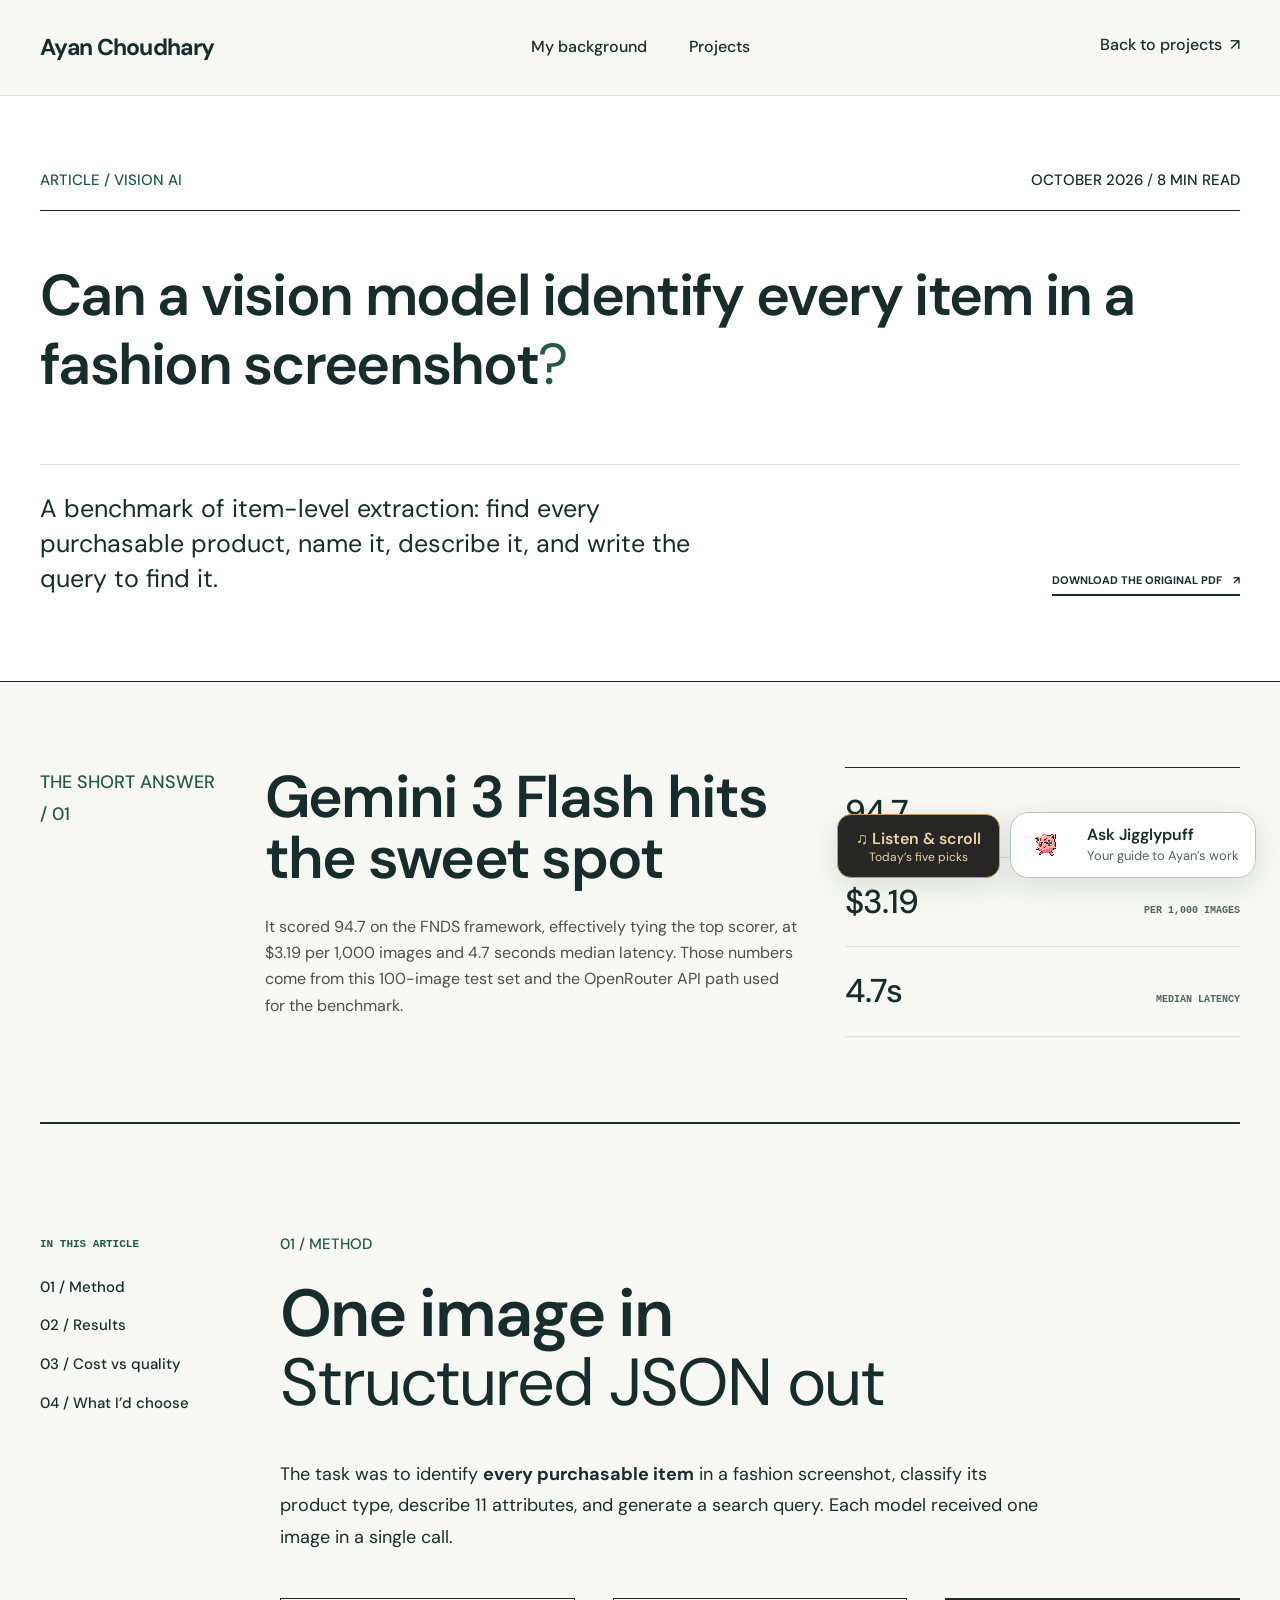
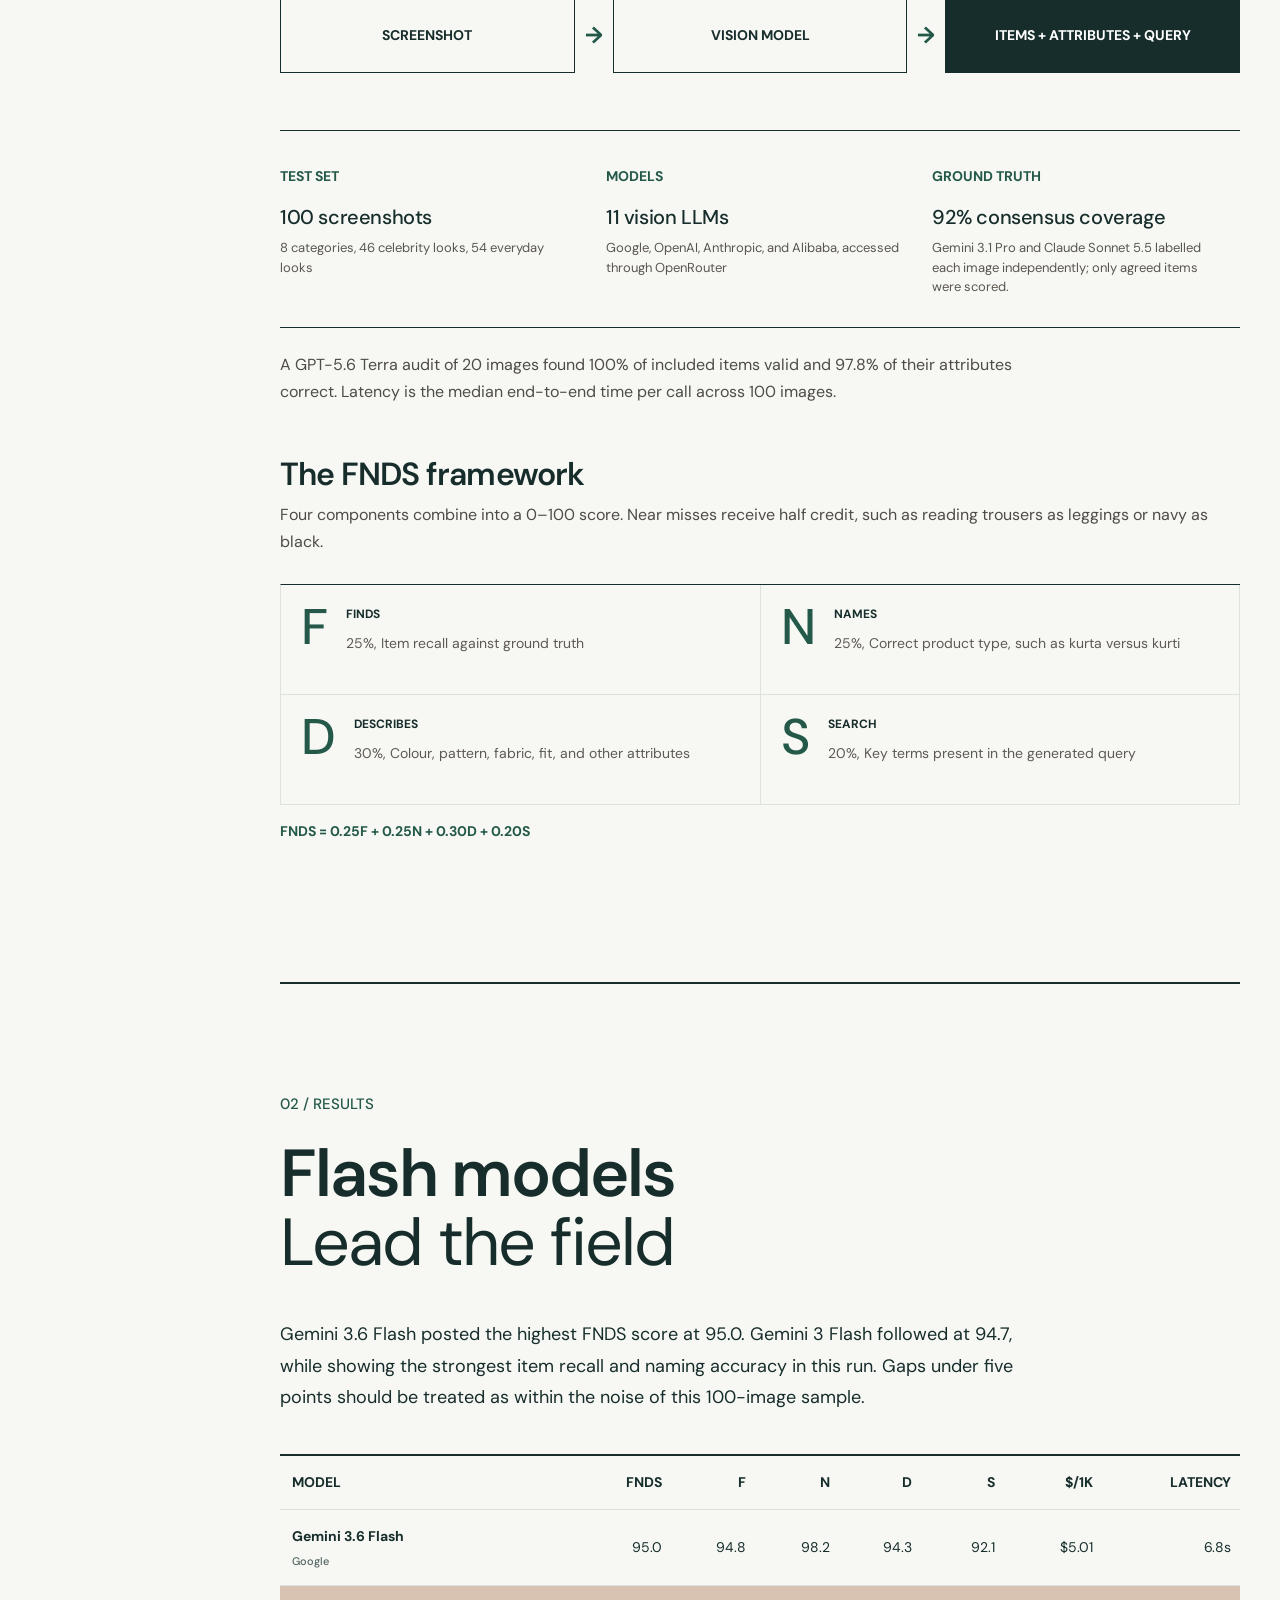
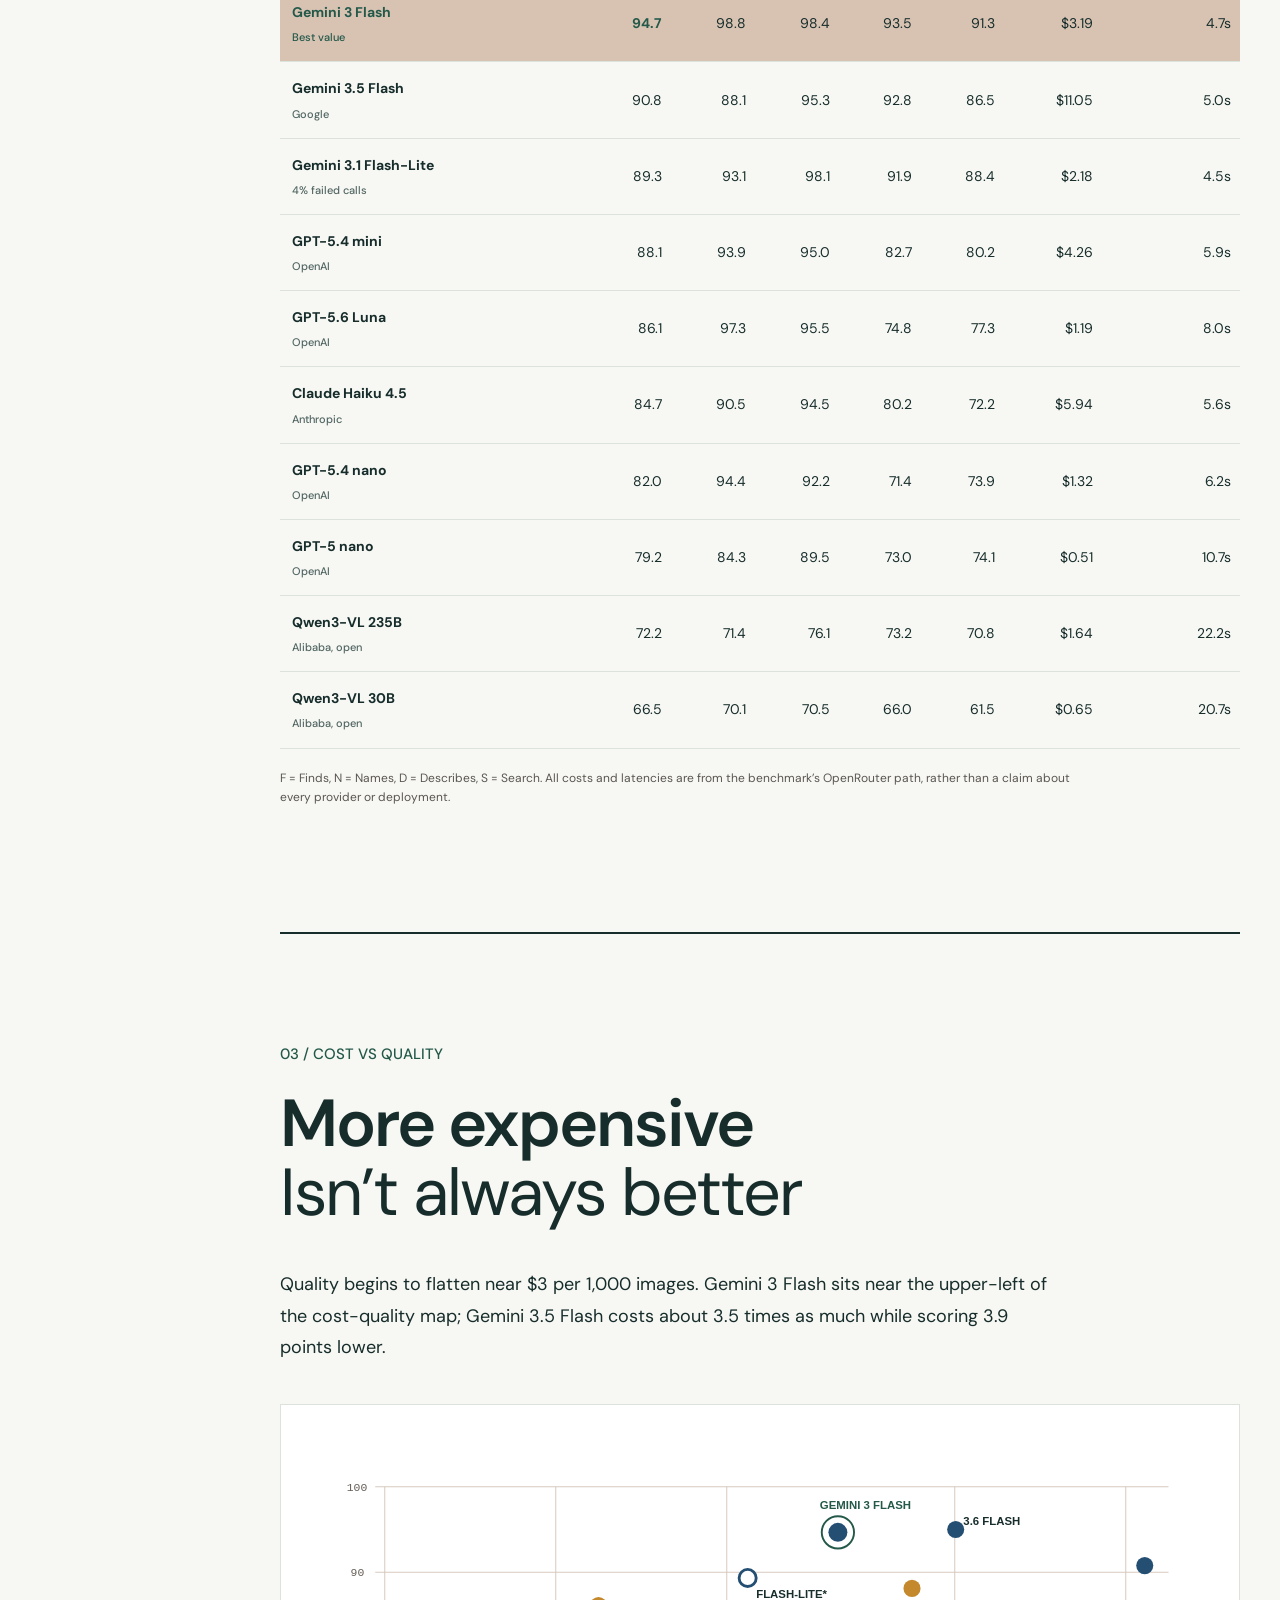
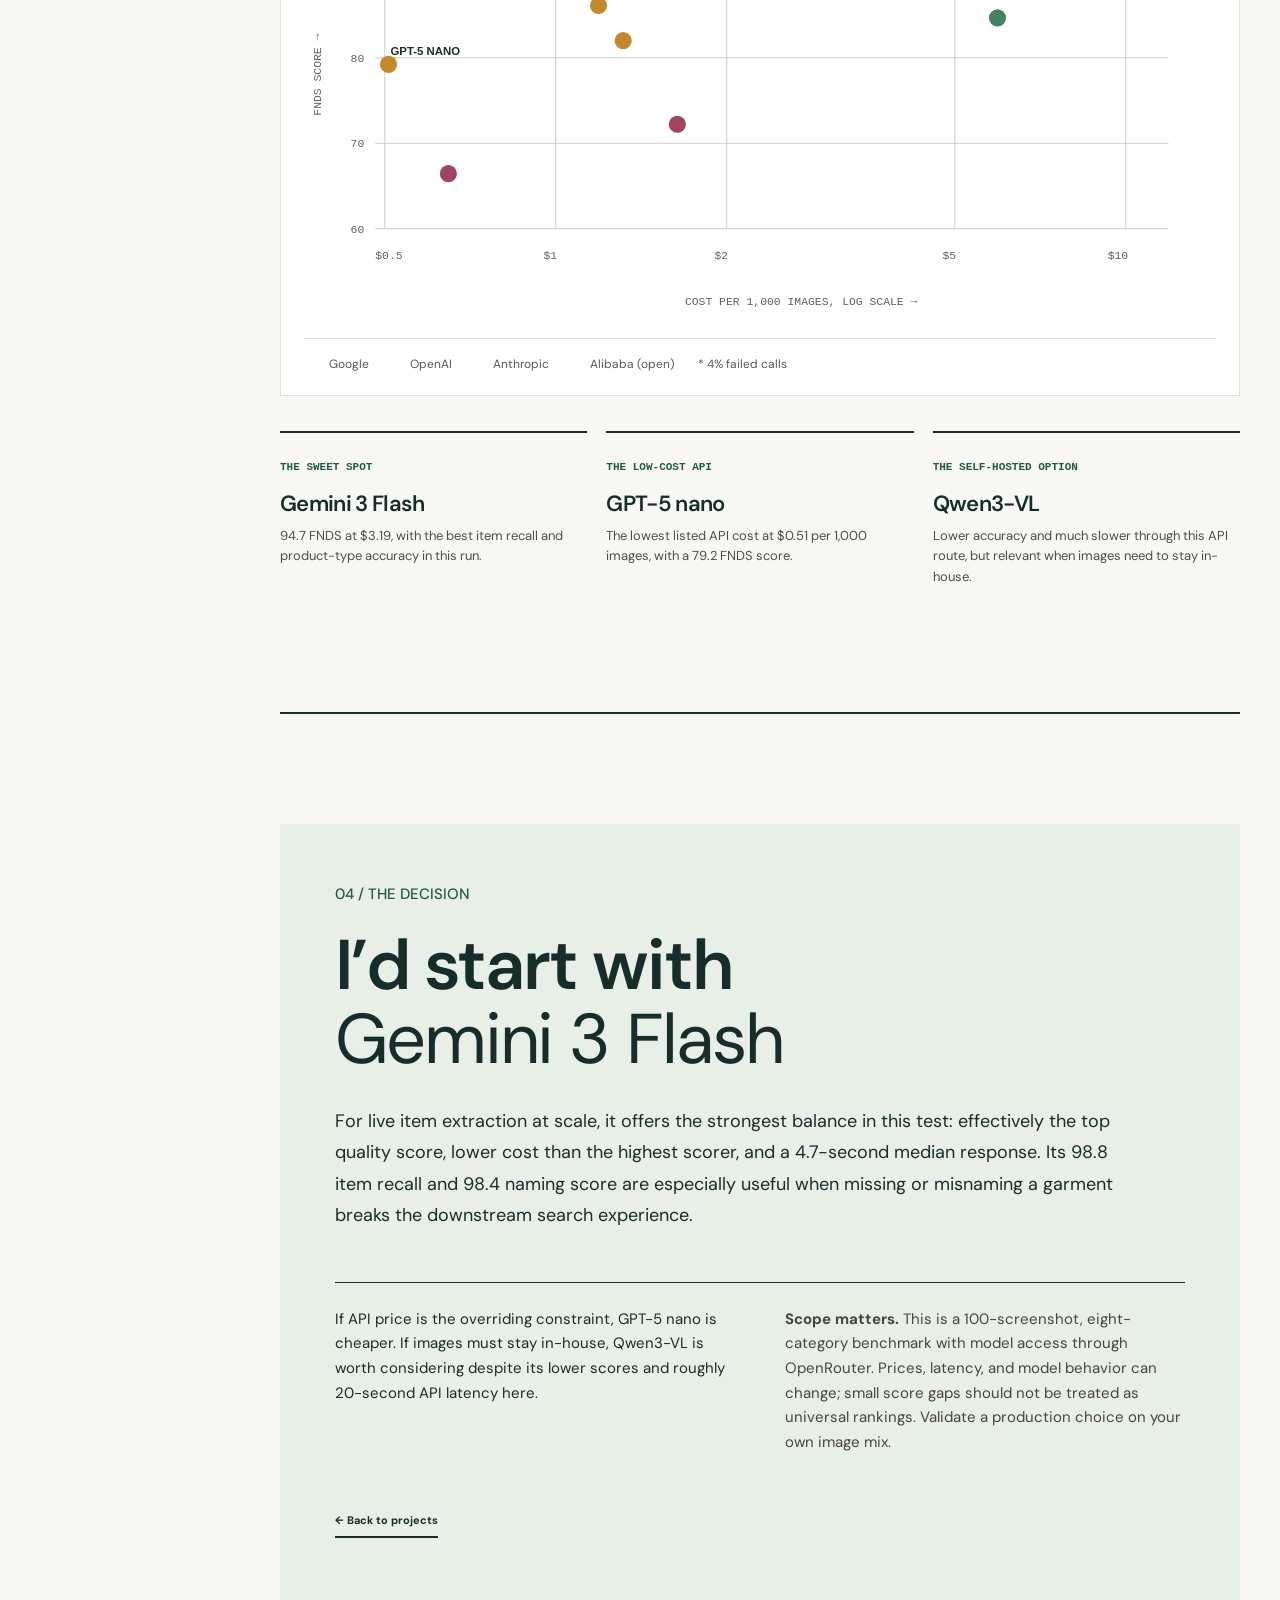
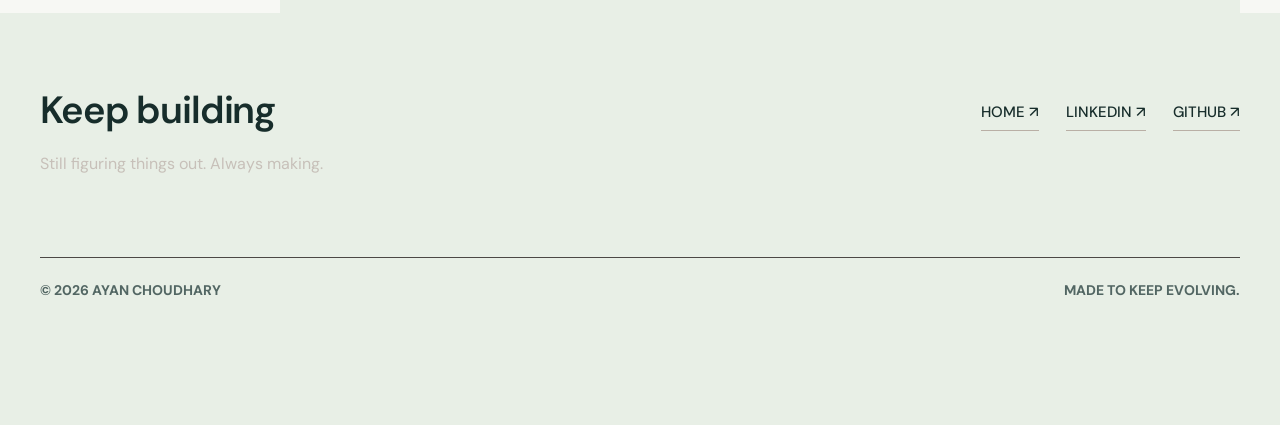
==== commit 8ff14e79: "Start selected songs immediately and give the profile a graphic backdrop" ====
--- a/articles/vision-model-benchmark.html
+++ b/articles/vision-model-benchmark.html
@@ -24,7 +24,7 @@
     <script src="../guide.js?v=1" defer></script>
     <script src="../analytics.js?v=3" defer></script>
   <script defer src="../music-catalog.js?v=1"></script>
-<script defer src="../music.js?v=2"></script>
+<script defer src="../music.js?v=3"></script>
 </head>
   <body class="reading-page">
     <a class="skip-link" href="#article">Skip to article</a>
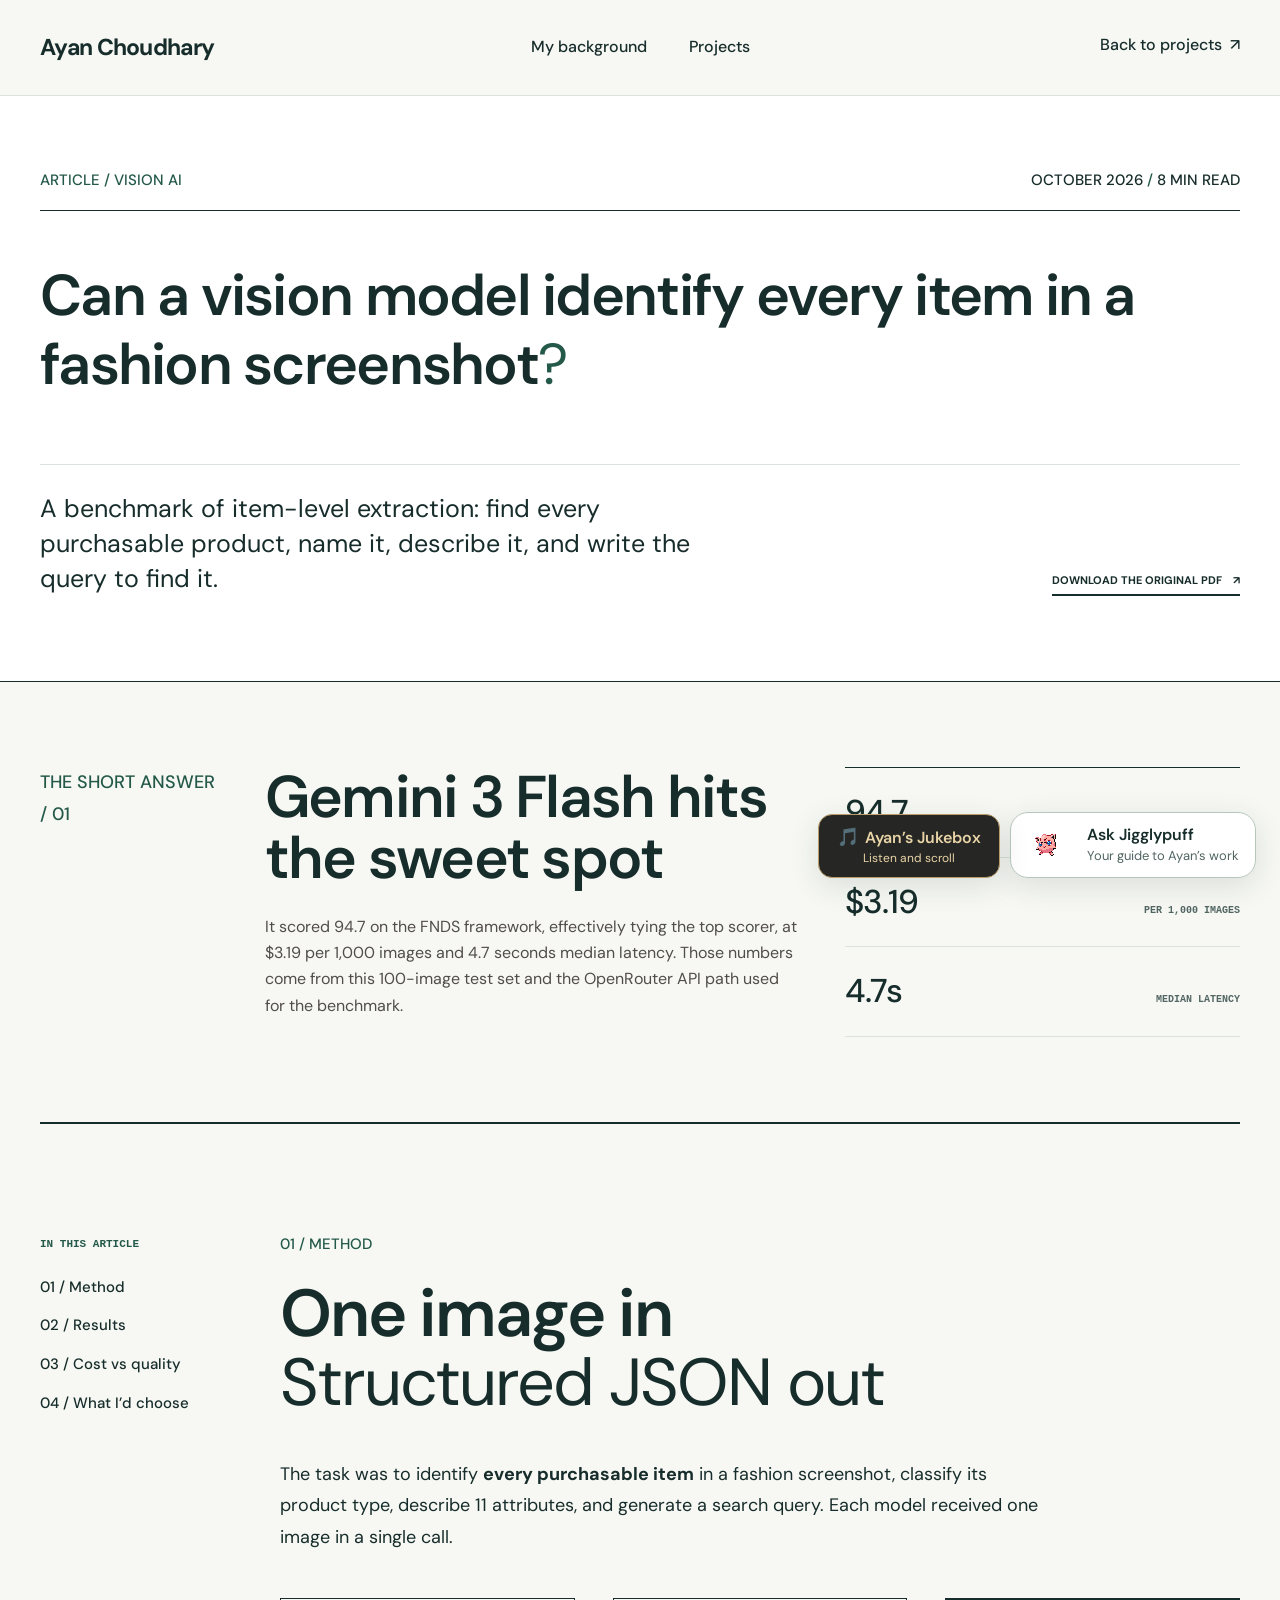
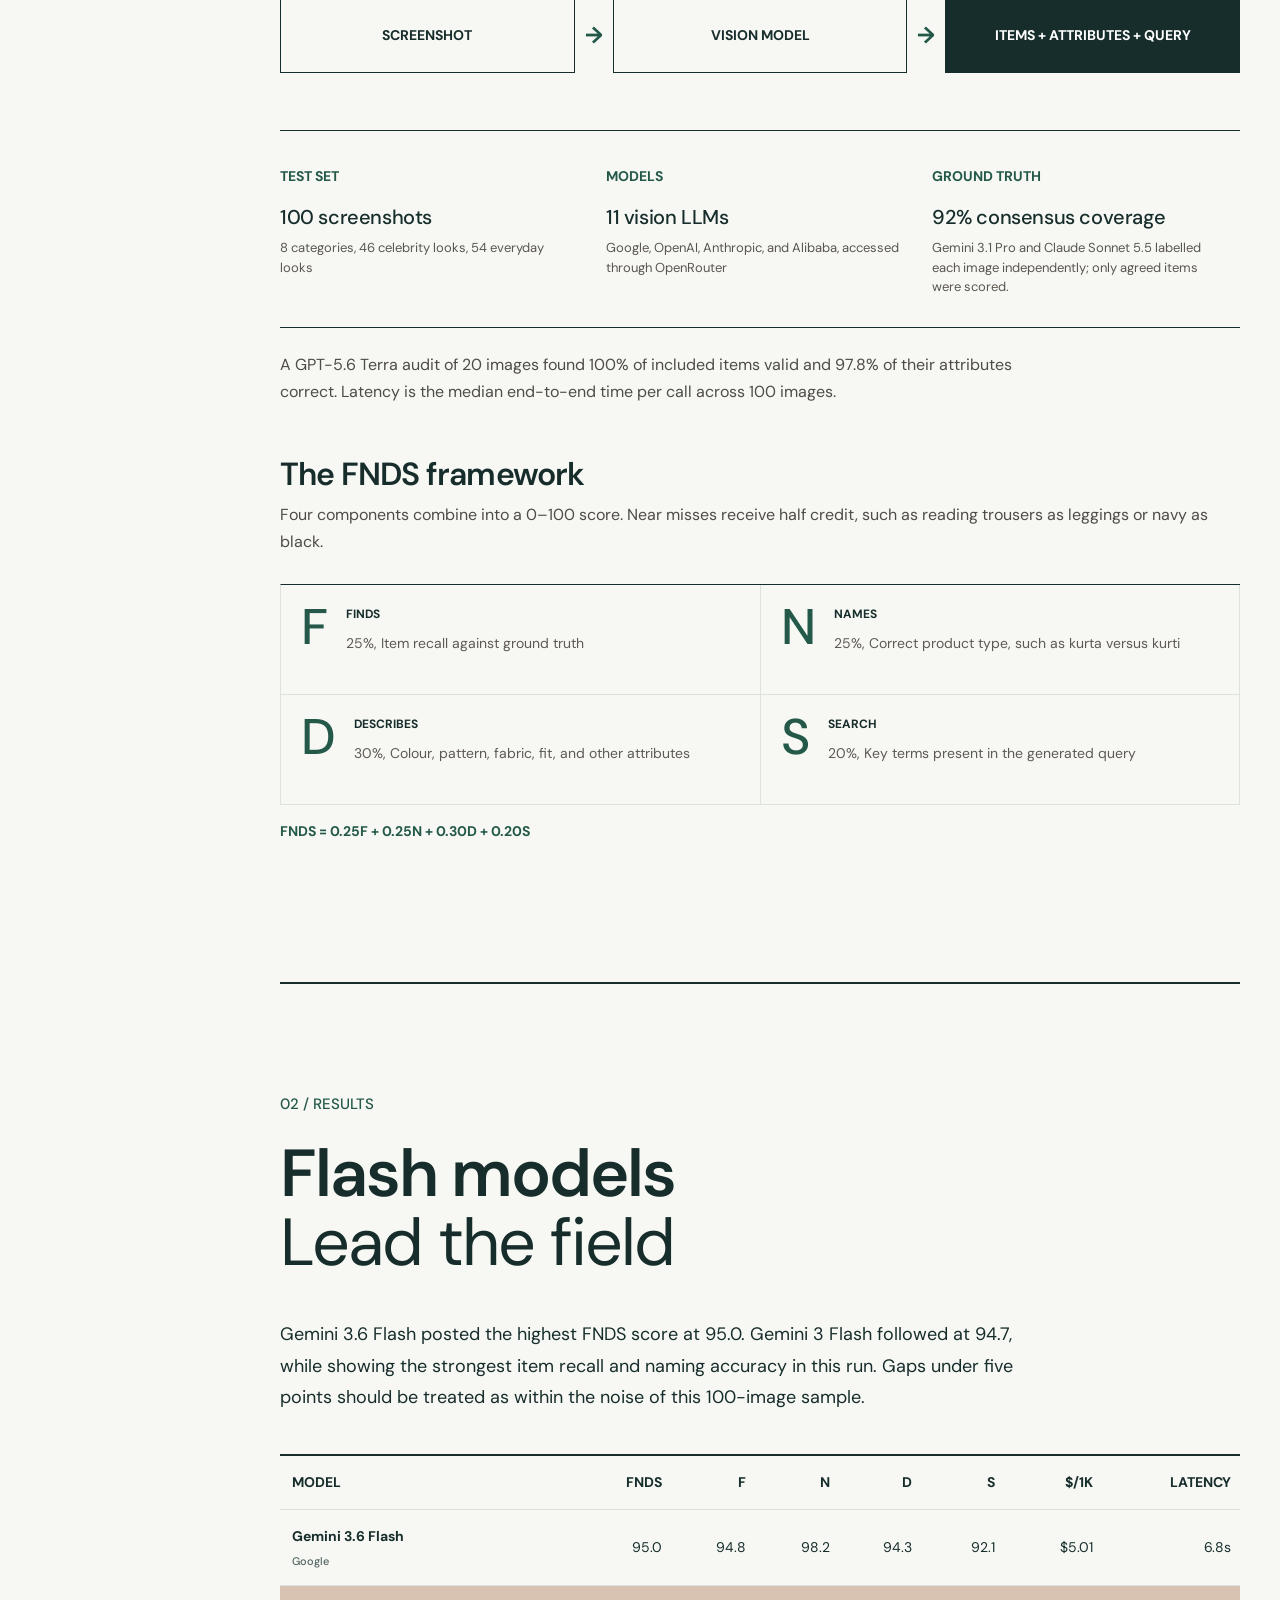
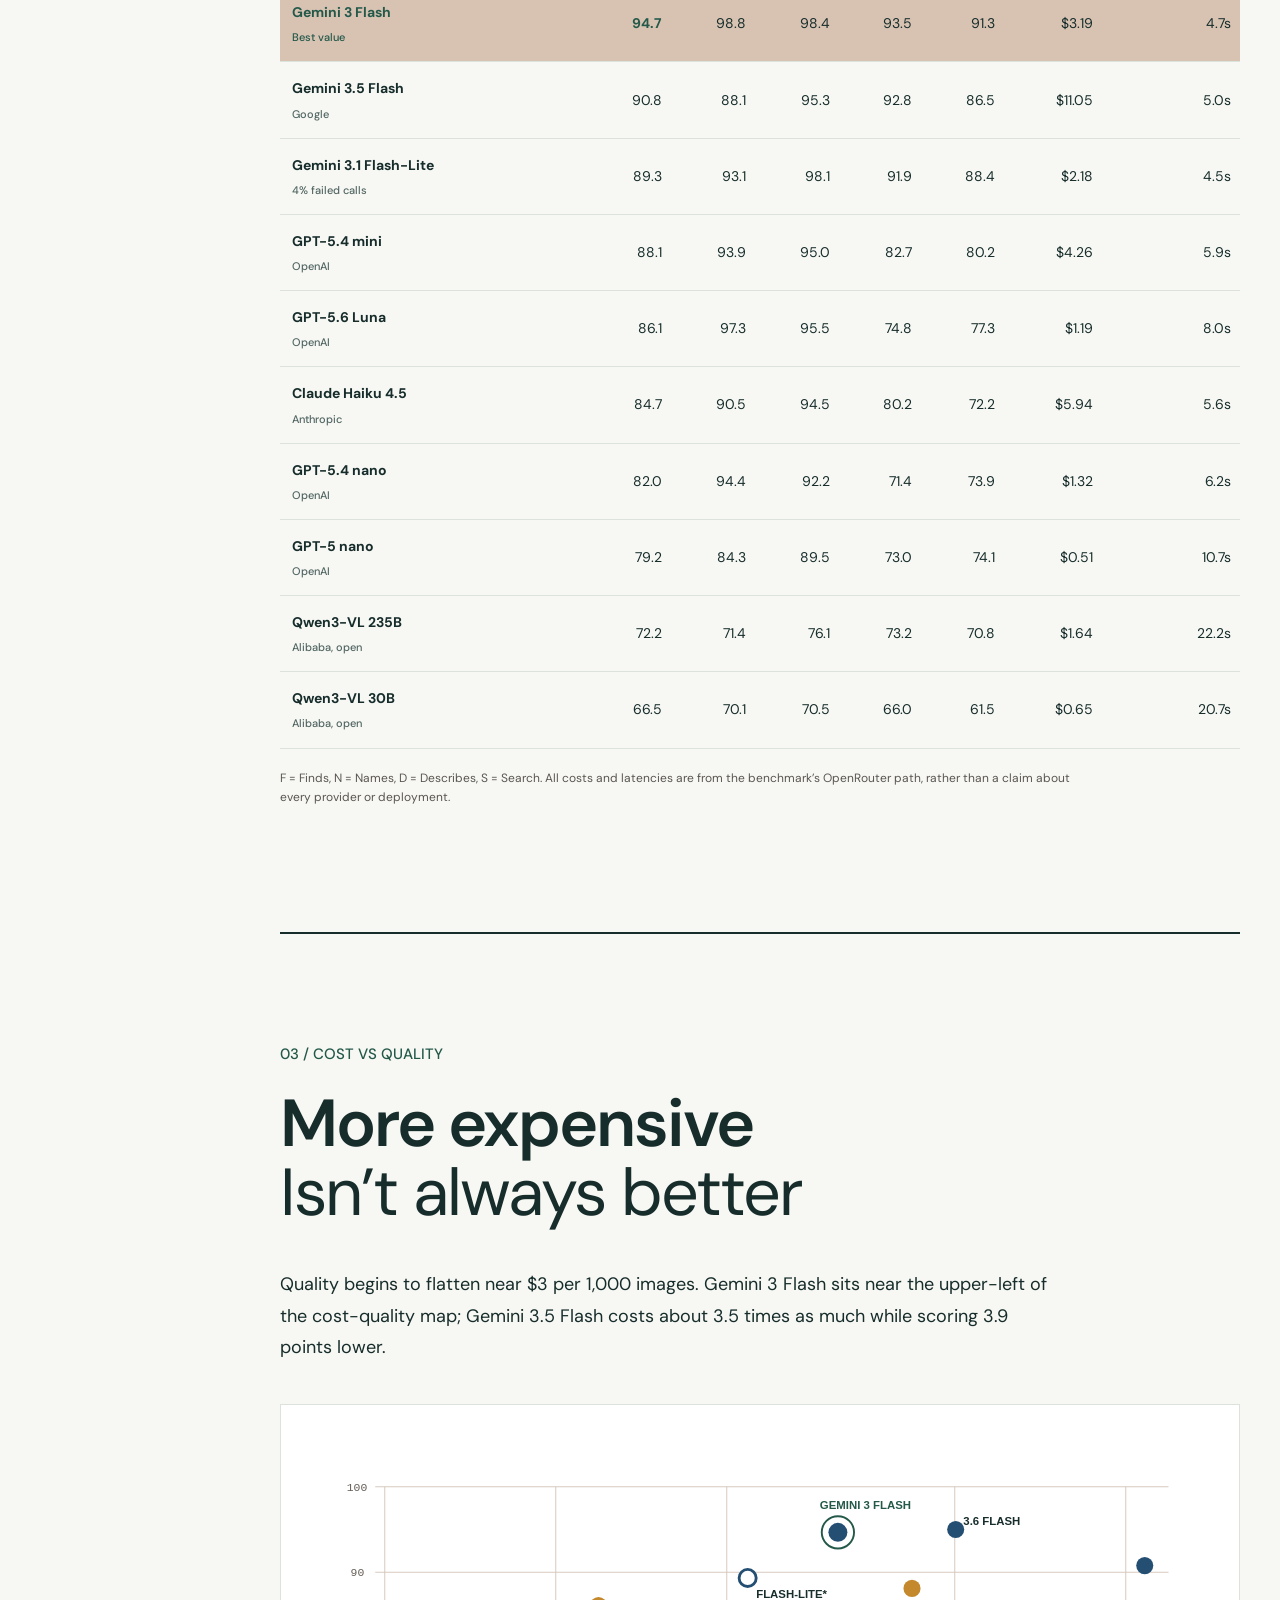
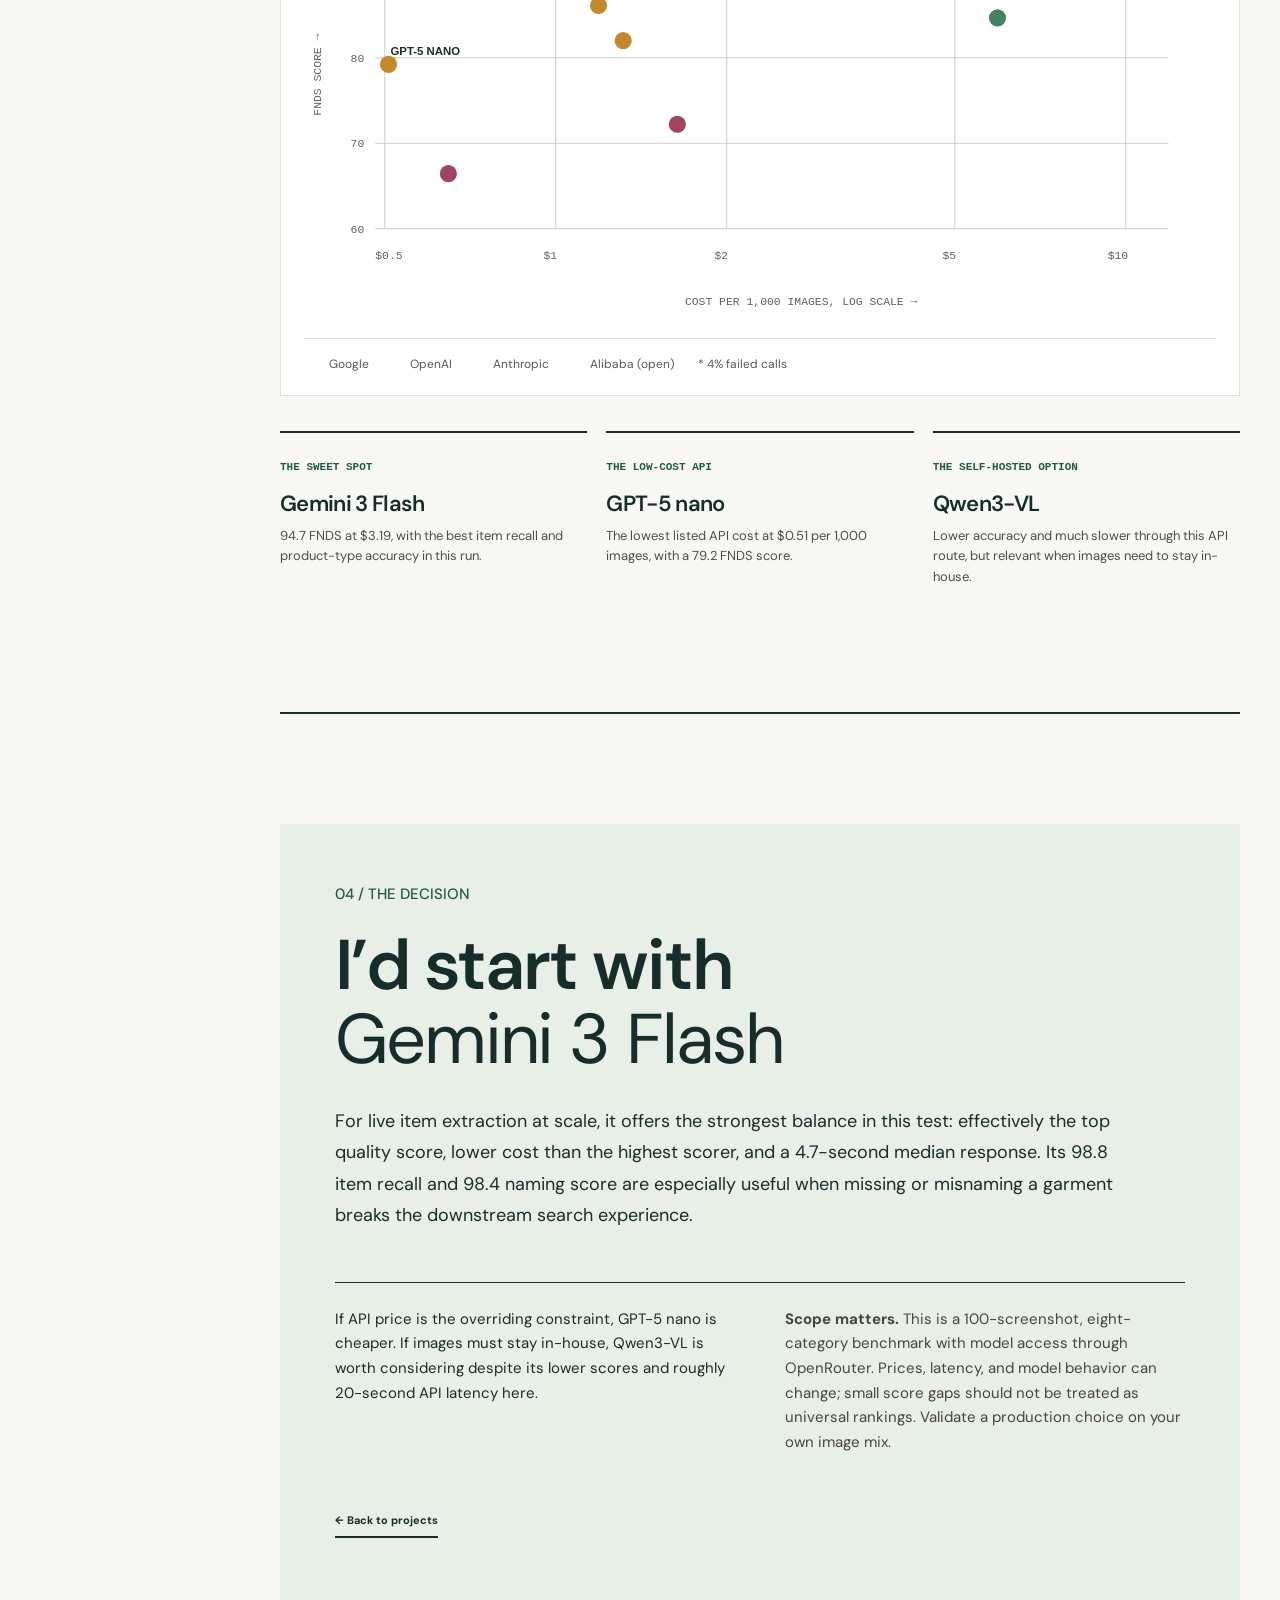
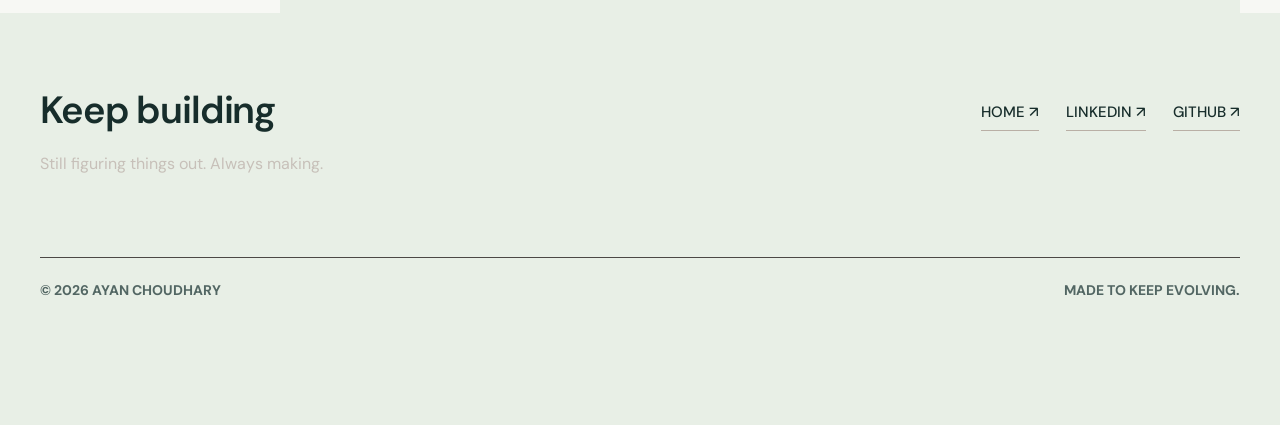
==== commit 897dbba1: "Name the listening dock Ayan’s Jukebox without crowding its controls" ====
--- a/articles/vision-model-benchmark.html
+++ b/articles/vision-model-benchmark.html
@@ -16,7 +16,7 @@
     <link rel="stylesheet" href="../article.css?v=2" />
     <link rel="stylesheet" href="../typography.css?v=3" />
     <link rel="stylesheet" href="../reading.css?v=2" />
-    <link rel="stylesheet" href="../guide.css?v=1" />
+    <link rel="stylesheet" href="../guide.css?v=2" />
     <title>Vision Model Benchmark | Ayan Choudhary</title>
     <script src="../feed.js?v=4" defer></script>
     <script src="../knowledge.js?v=1" defer></script>
@@ -24,7 +24,7 @@
     <script src="../guide.js?v=1" defer></script>
     <script src="../analytics.js?v=3" defer></script>
   <script defer src="../music-catalog.js?v=1"></script>
-<script defer src="../music.js?v=3"></script>
+<script defer src="../music.js?v=4"></script>
 </head>
   <body class="reading-page">
     <a class="skip-link" href="#article">Skip to article</a>
--- a/guide.css
+++ b/guide.css
@@ -26,3 +26,5 @@
 @media(max-width:650px){.music-panel.is-minimized{width:calc(100% - 24px);bottom:86px}.guide-header strong{font-size:14px}.guide-header small{font-size:12px}.guide-header .guide-avatar{width:36px;height:36px}.guide-header{padding:10px 8px;gap:5px}}
 
 .music-panel.is-tucked{visibility:hidden;pointer-events:none}
+
+.music-launcher-title{display:flex;align-items:center;justify-content:center;gap:6px;white-space:nowrap}.music-launcher-title>span{font-size:18px;line-height:1}.music-launcher small{margin-top:2px}@media(max-width:360px){.music-launcher-title{font-size:12px;gap:3px}.music-launcher-title>span{font-size:14px}}
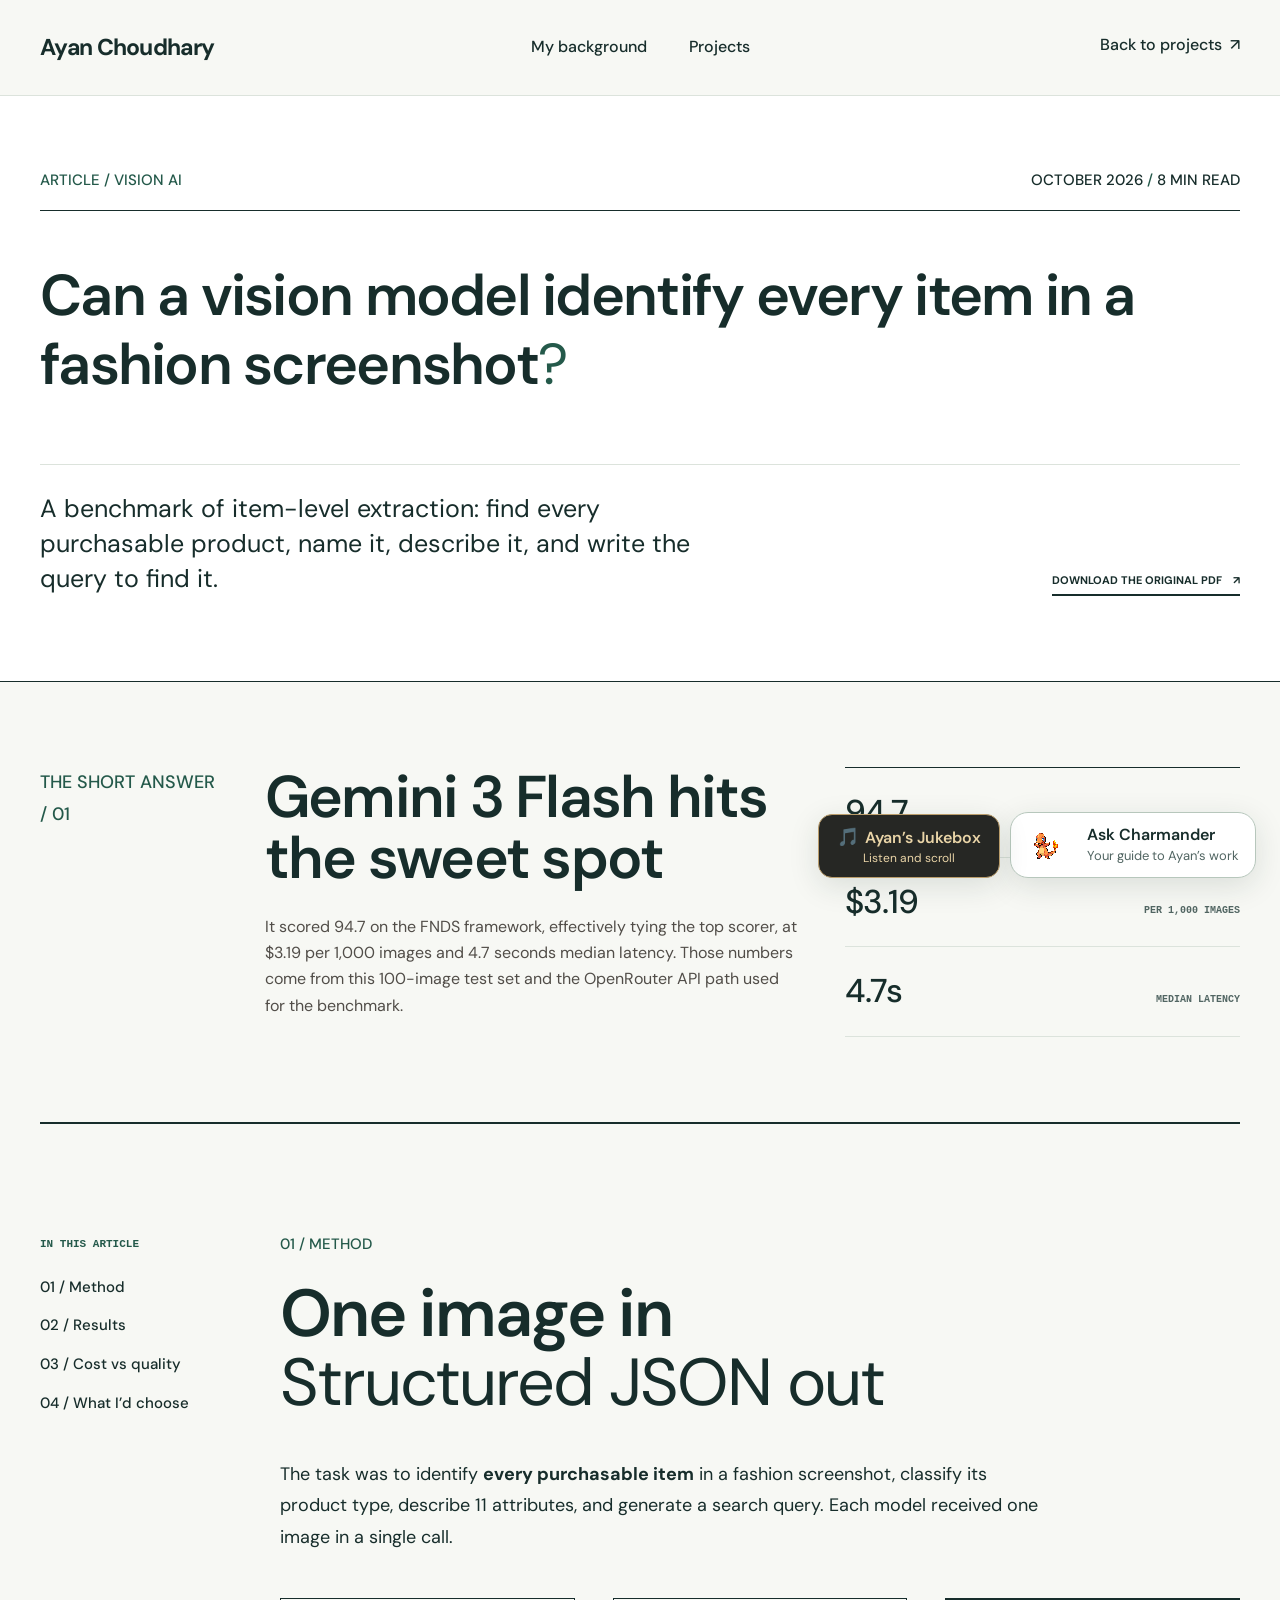
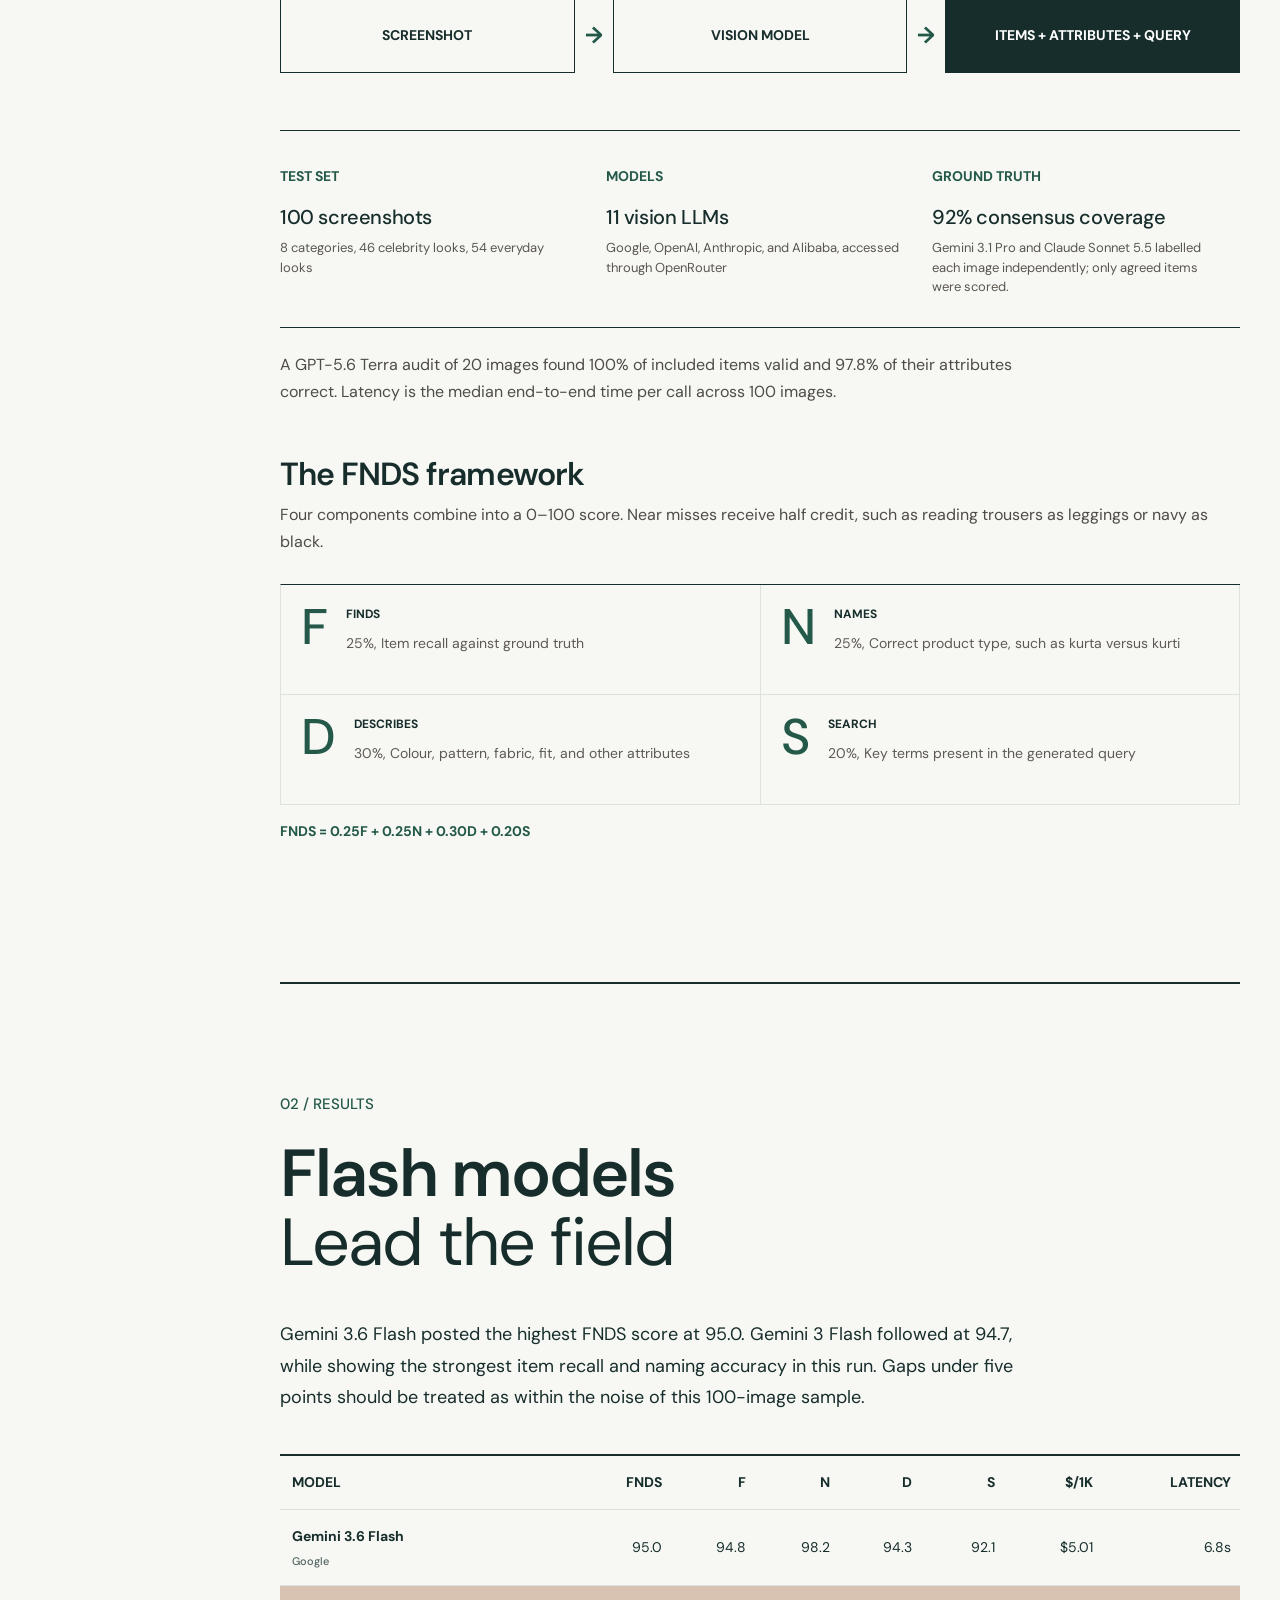
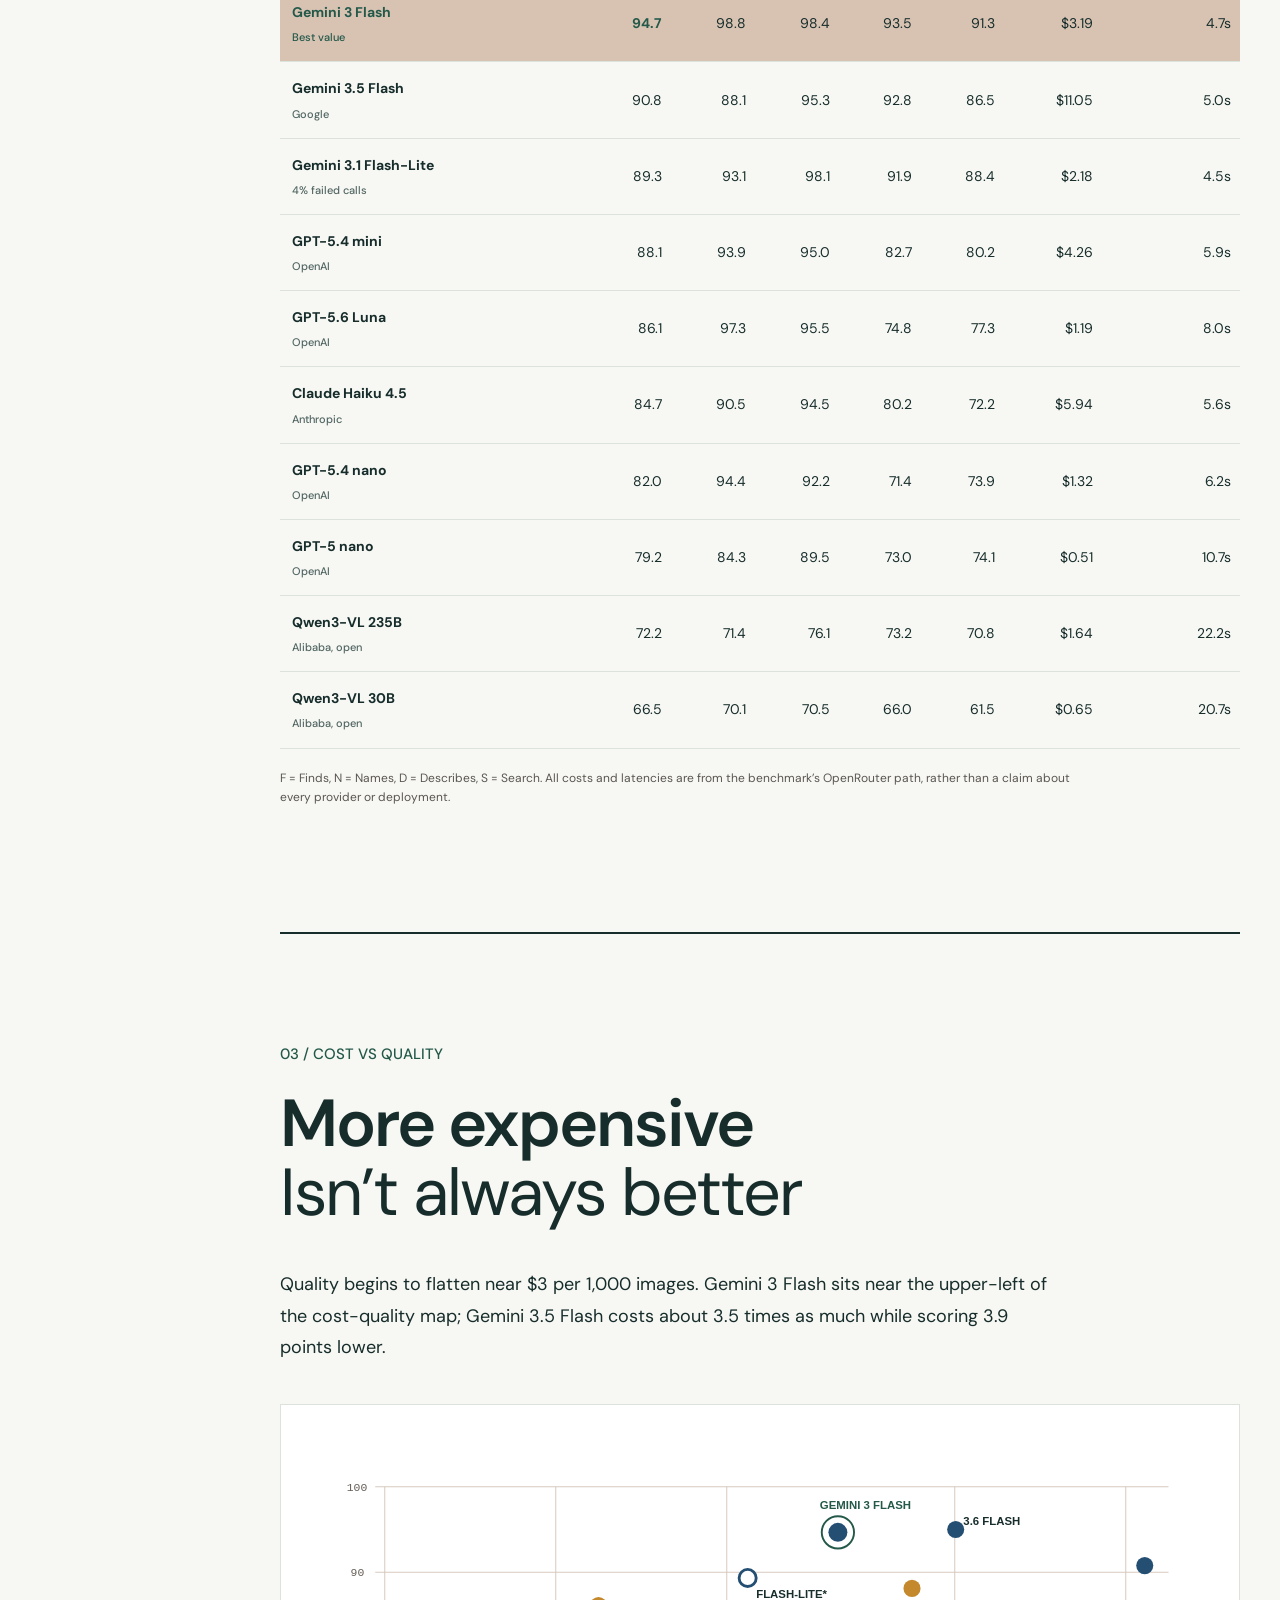
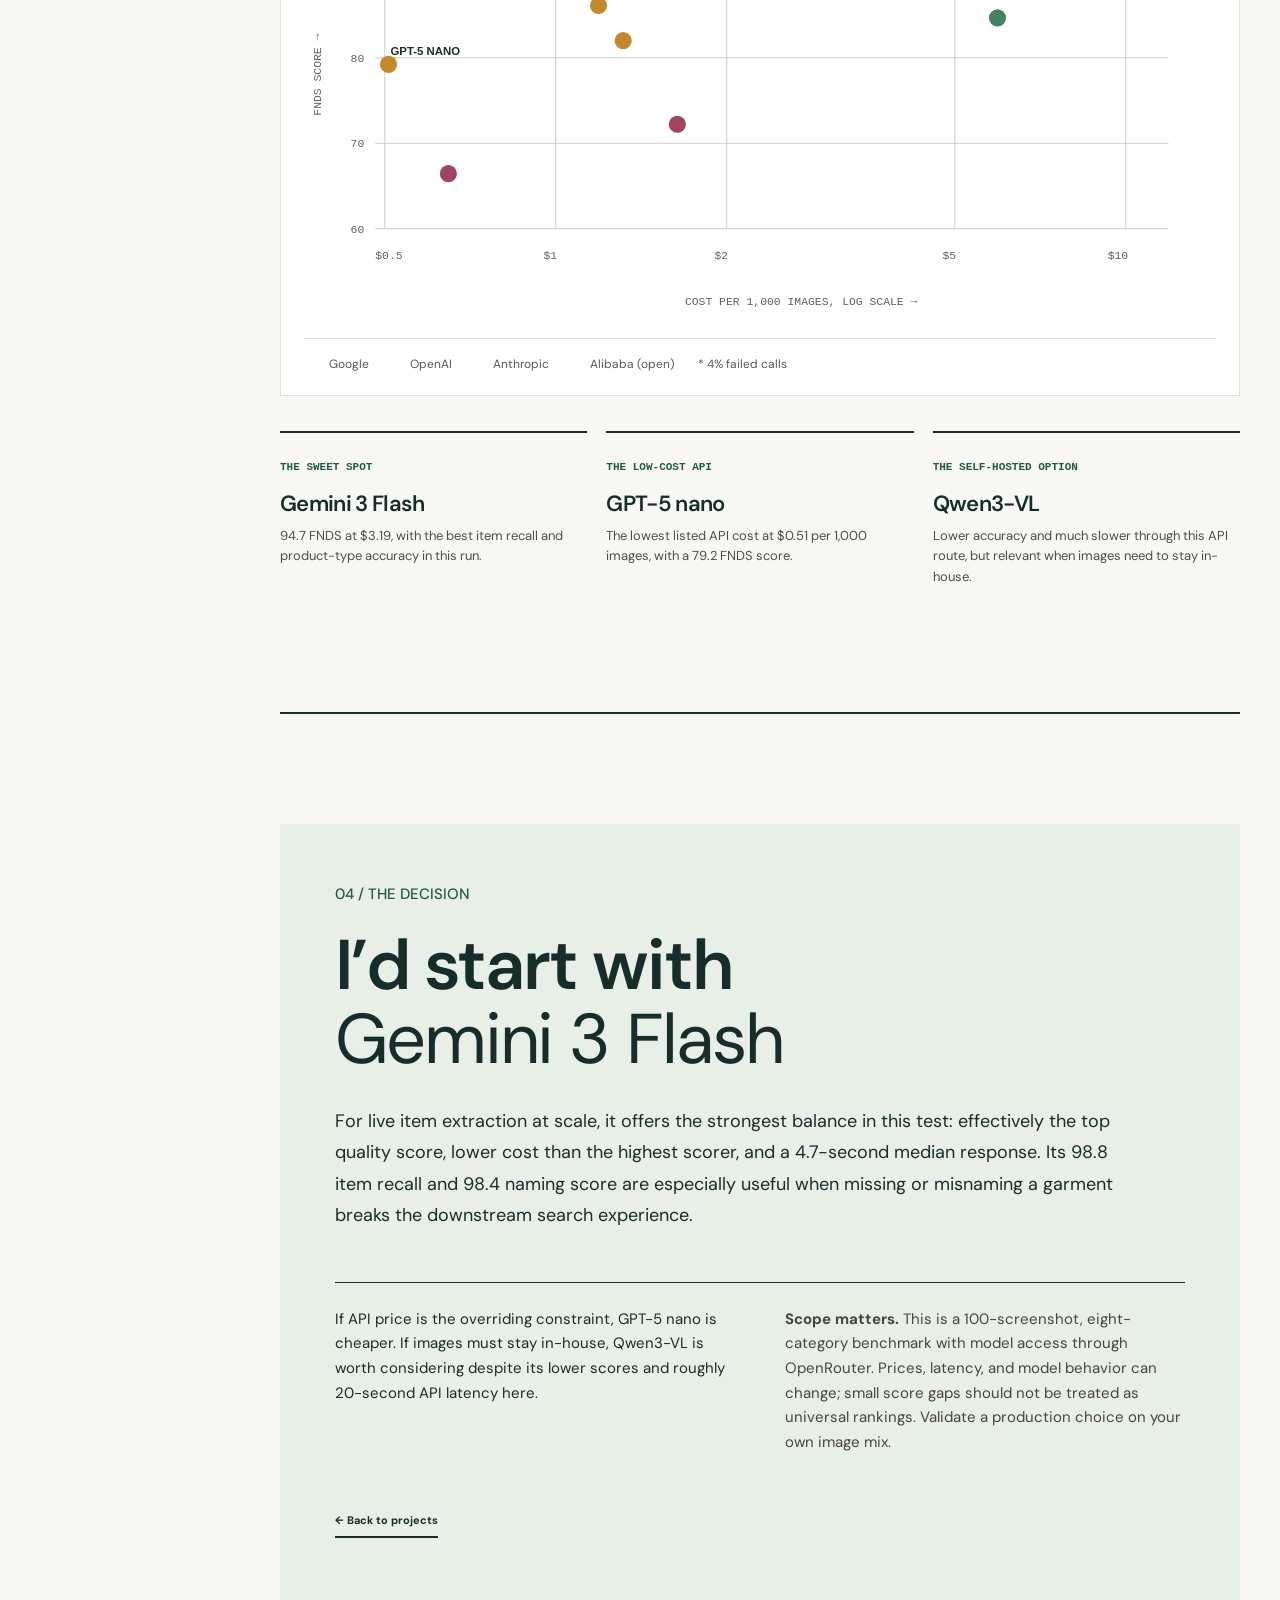
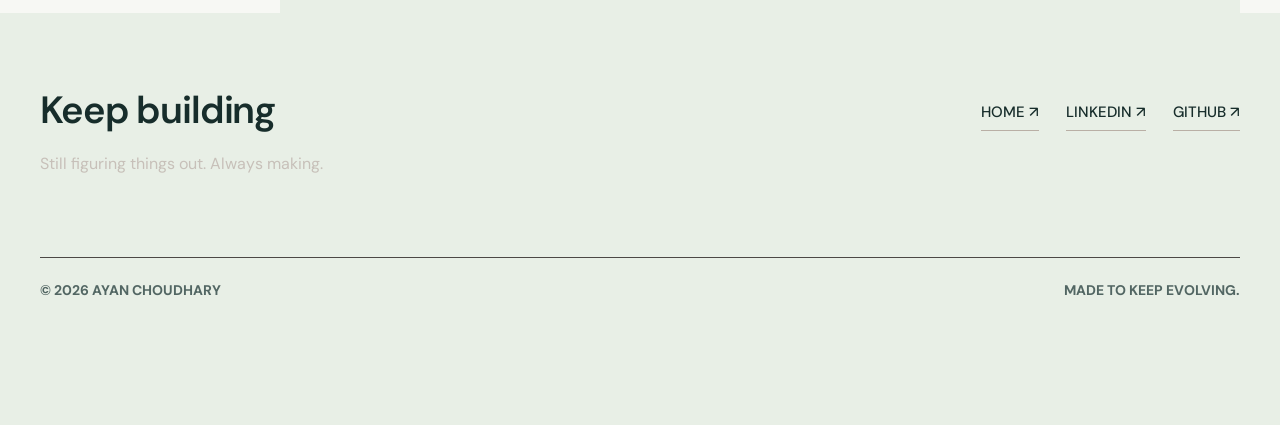
==== commit d6665859: "Ground profile-guide answers in verified LinkedIn experience and education" ====
--- a/articles/vision-model-benchmark.html
+++ b/articles/vision-model-benchmark.html
@@ -19,8 +19,8 @@
     <link rel="stylesheet" href="../guide.css?v=2" />
     <title>Vision Model Benchmark | Ayan Choudhary</title>
     <script src="../feed.js?v=4" defer></script>
-    <script src="../knowledge.js?v=1" defer></script>
-    <script src="../guide-answer.js?v=1" defer></script>
+    <script src="../knowledge.js?v=2" defer></script>
+    <script src="../guide-answer.js?v=2" defer></script>
     <script src="../guide.js?v=1" defer></script>
     <script src="../analytics.js?v=3" defer></script>
   <script defer src="../music-catalog.js?v=1"></script>
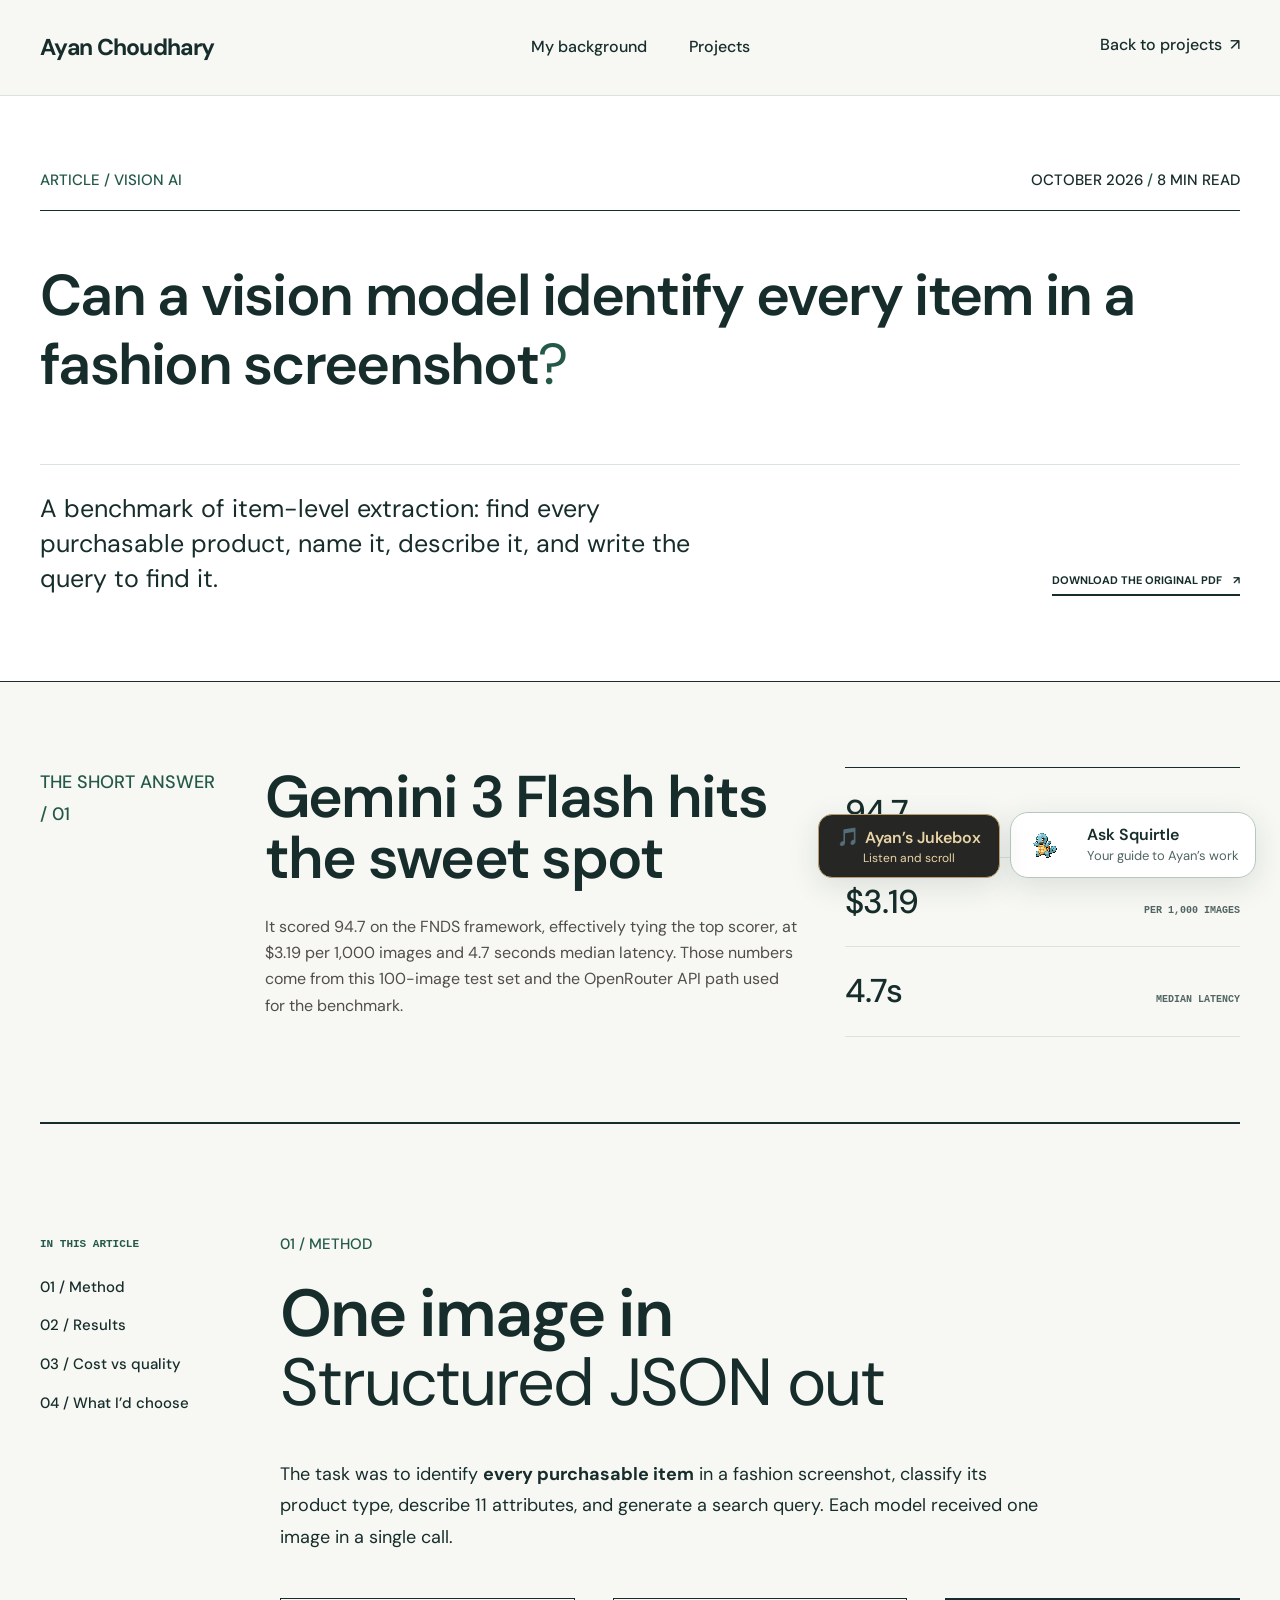
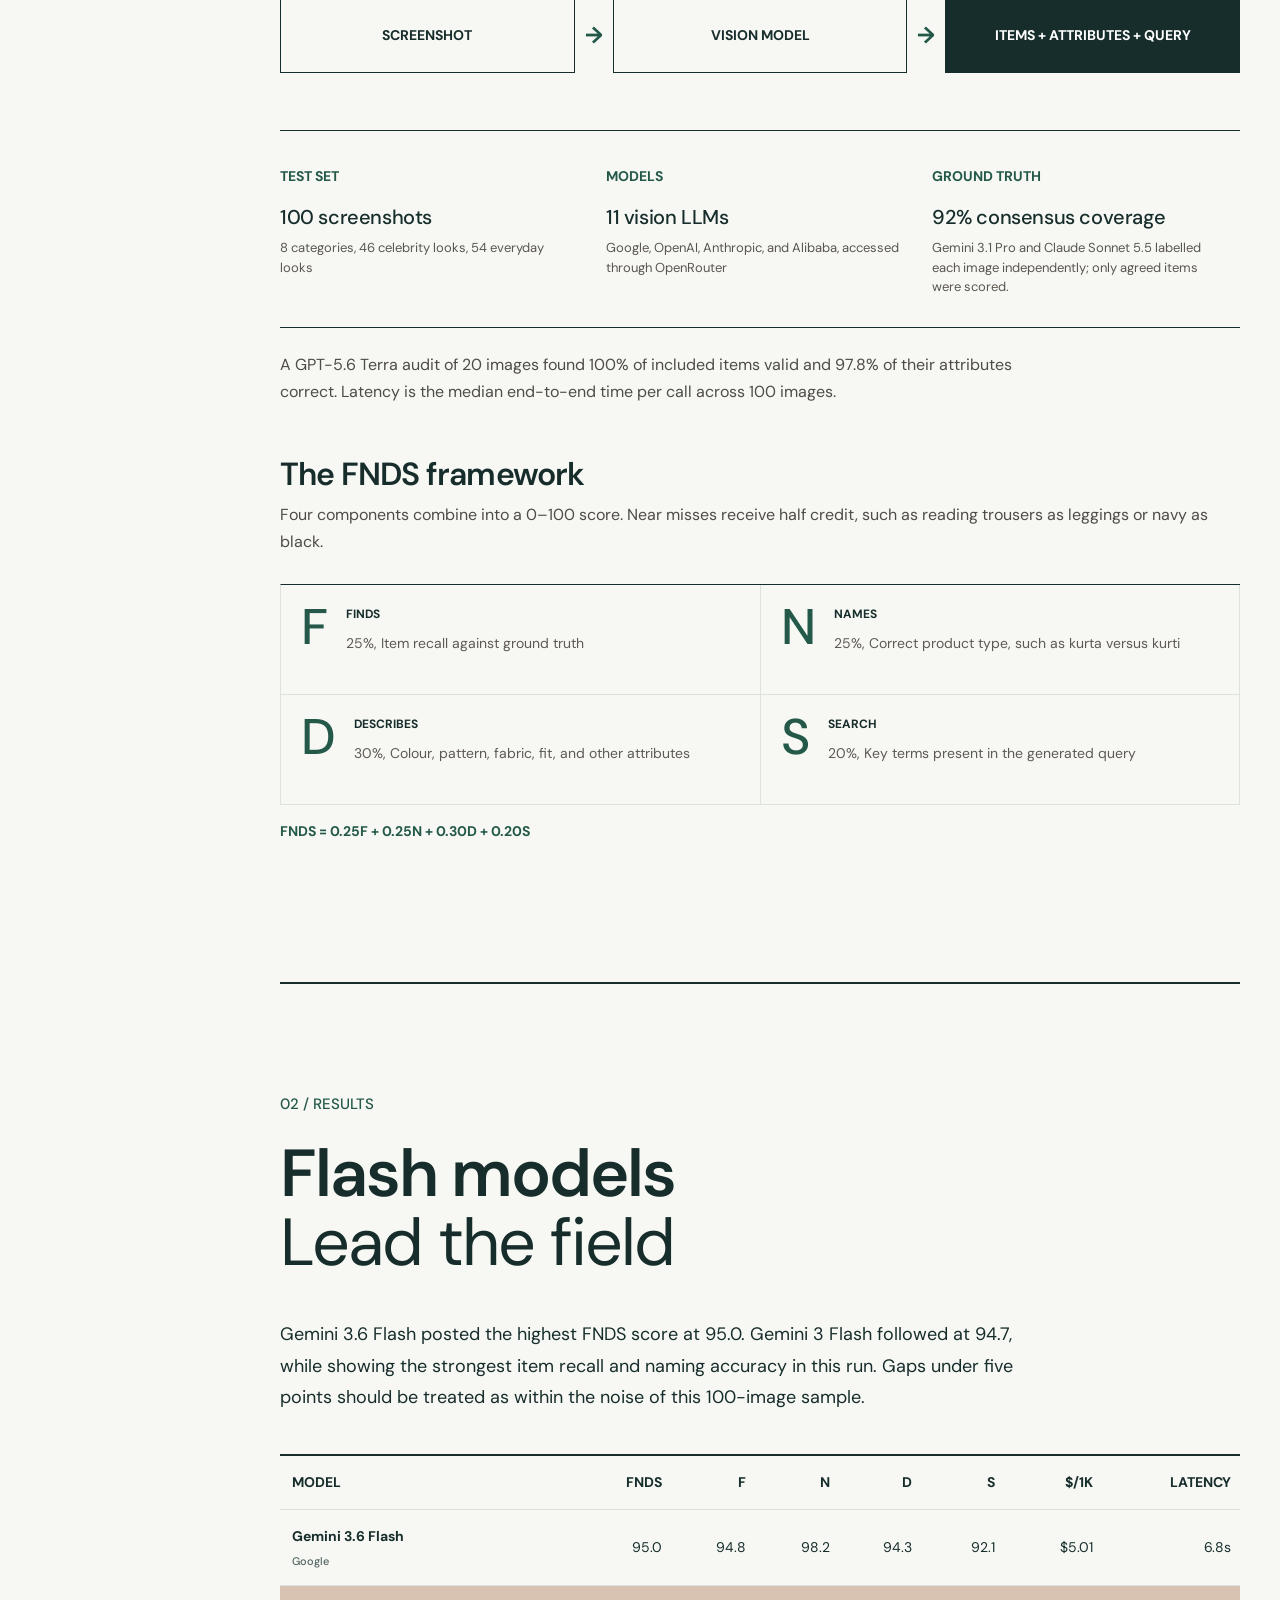
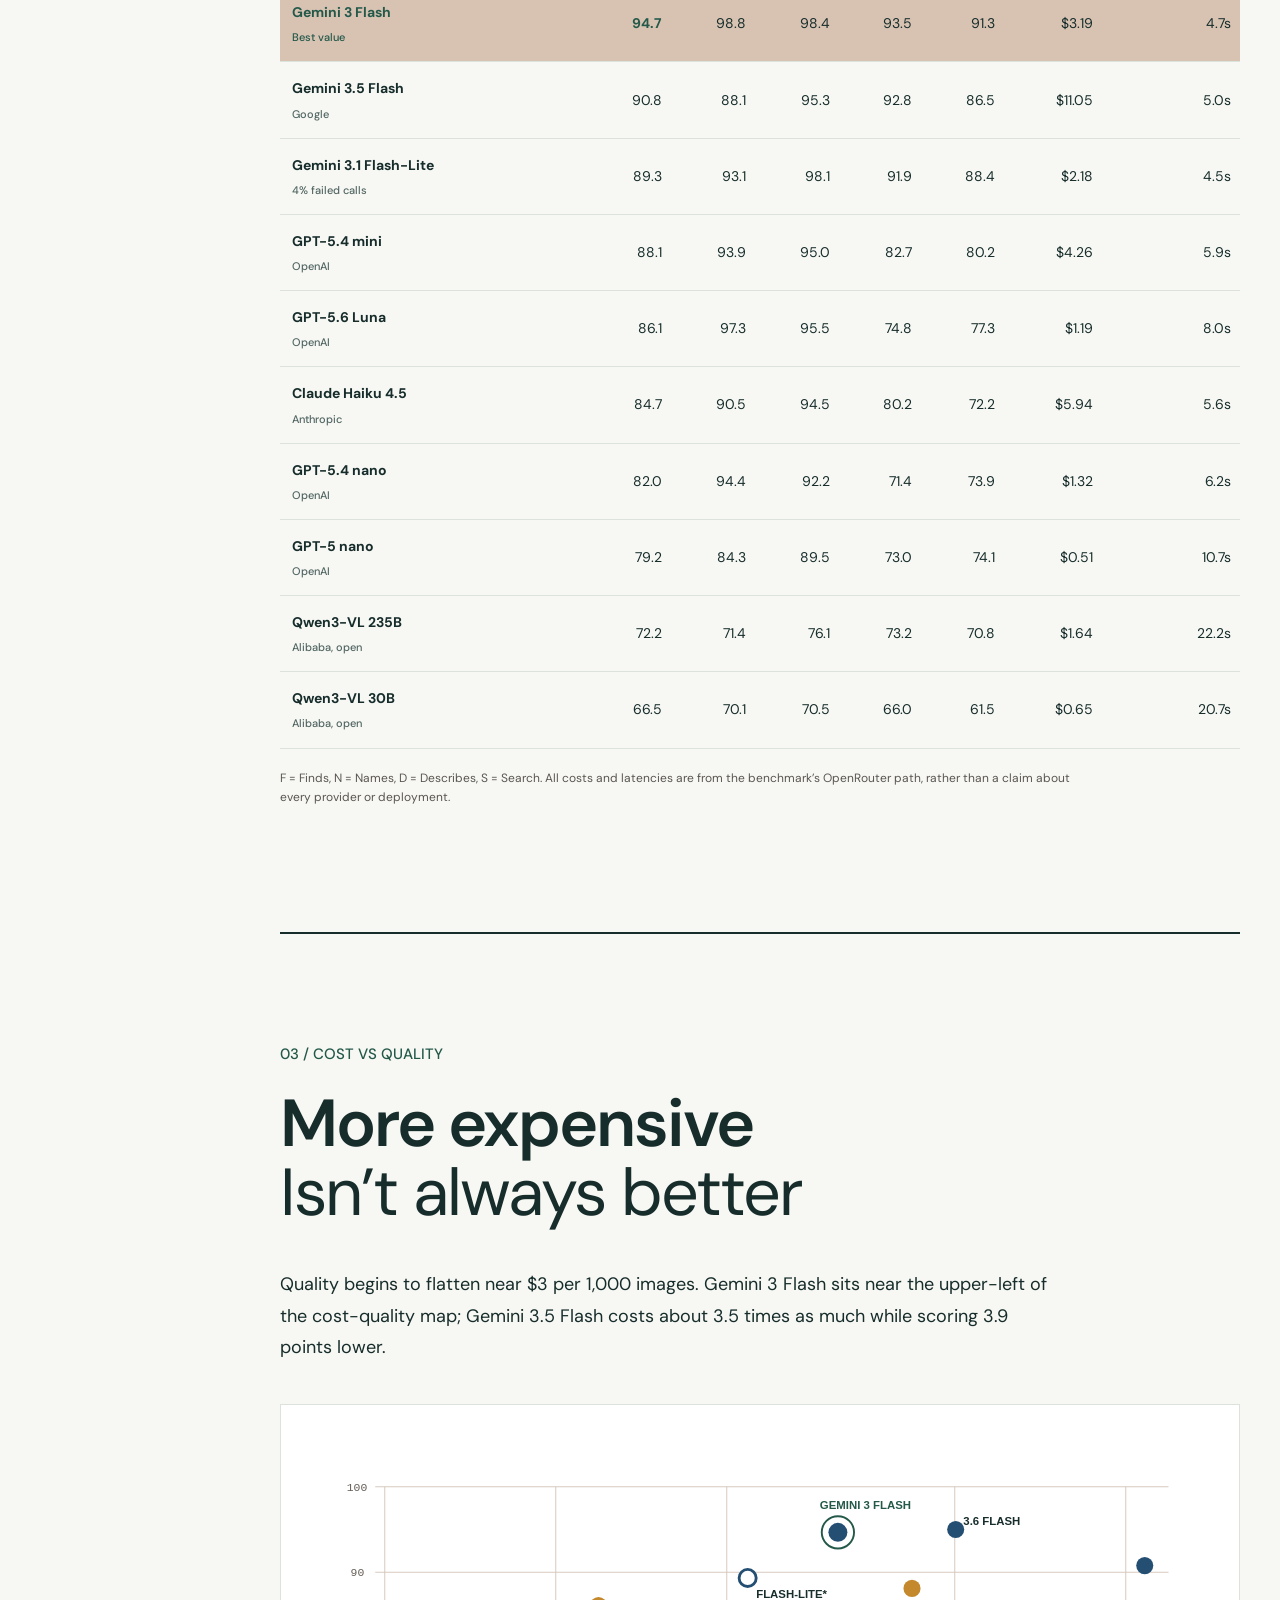
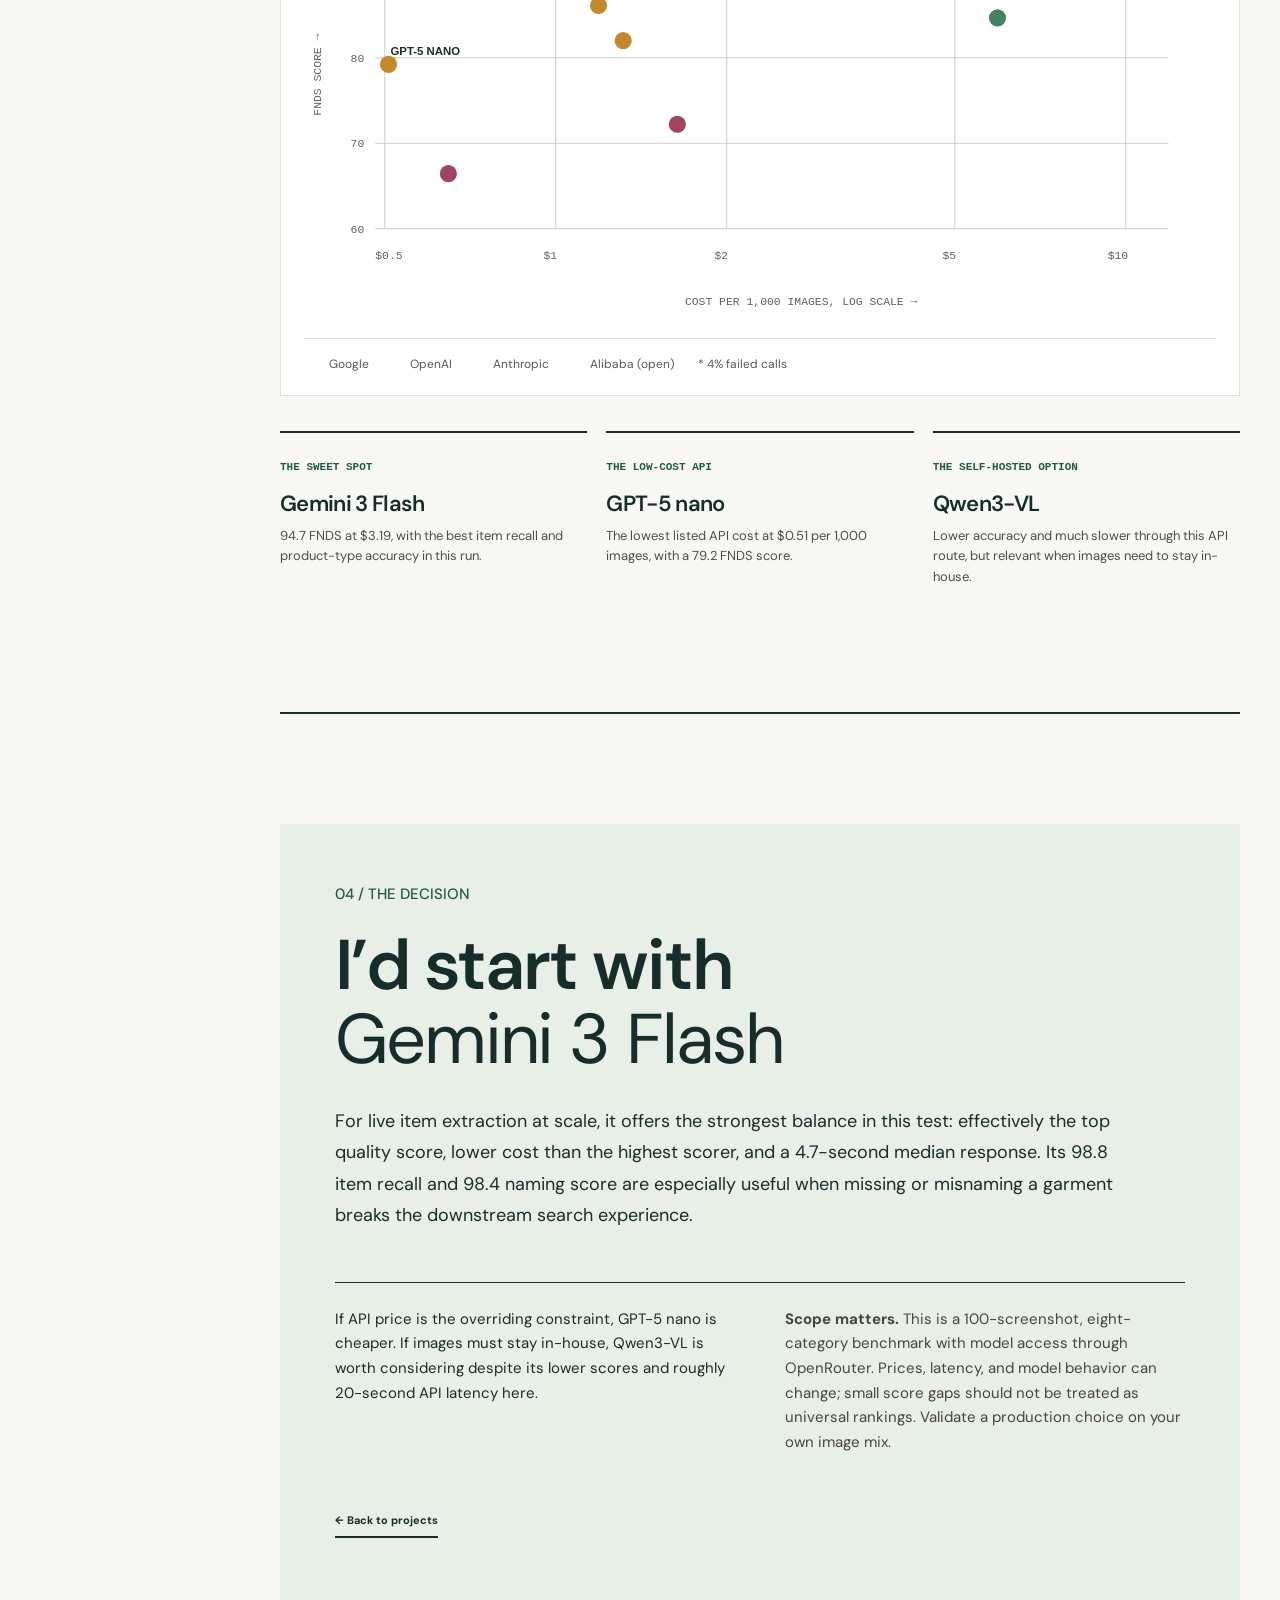
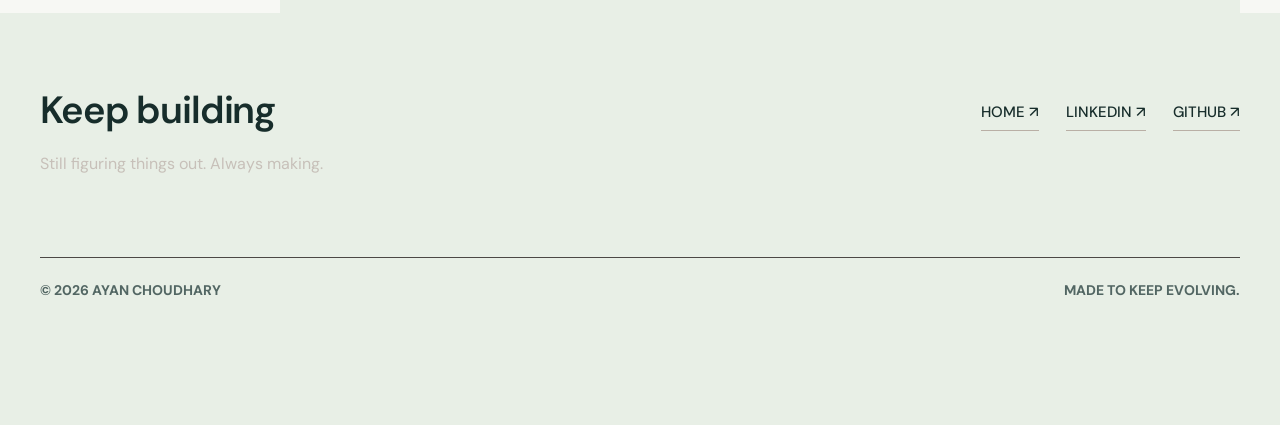
==== commit 3e3eaa13: "Give mobile conversations full-screen space and paced response reveals" ====
--- a/articles/vision-model-benchmark.html
+++ b/articles/vision-model-benchmark.html
@@ -16,12 +16,13 @@
     <link rel="stylesheet" href="../article.css?v=2" />
     <link rel="stylesheet" href="../typography.css?v=3" />
     <link rel="stylesheet" href="../reading.css?v=2" />
-    <link rel="stylesheet" href="../guide.css?v=2" />
+    <link rel="stylesheet" href="../guide.css?v=3" />
     <title>Vision Model Benchmark | Ayan Choudhary</title>
     <script src="../feed.js?v=4" defer></script>
     <script src="../knowledge.js?v=2" defer></script>
     <script src="../guide-answer.js?v=2" defer></script>
-    <script src="../guide.js?v=1" defer></script>
+    <script src="../reply-animation.js?v=1" defer></script>
+    <script src="../guide.js?v=2" defer></script>
     <script src="../analytics.js?v=3" defer></script>
   <script defer src="../music-catalog.js?v=1"></script>
 <script defer src="../music.js?v=4"></script>
--- a/guide.css
+++ b/guide.css
@@ -28,3 +28,7 @@
 .music-panel.is-tucked{visibility:hidden;pointer-events:none}
 
 .music-launcher-title{display:flex;align-items:center;justify-content:center;gap:6px;white-space:nowrap}.music-launcher-title>span{font-size:18px;line-height:1}.music-launcher small{margin-top:2px}@media(max-width:360px){.music-launcher-title{font-size:12px;gap:3px}.music-launcher-title>span{font-size:14px}}
+
+.guide-header,.guide-tools,.guide-form{flex-shrink:0}.guide-log{min-height:0;overscroll-behavior:contain}.guide-message.is-thinking{color:var(--muted)}.guide-message.is-thinking p:after{content:'';display:inline-block;width:6px;height:6px;border-radius:50%;background:var(--accent);margin-left:9px;animation:guide-thinking 1s ease-in-out infinite}.guide-message.is-typing p:after{content:'';display:inline-block;width:2px;height:1em;background:var(--accent);margin-left:2px;vertical-align:middle;animation:guide-caret .7s steps(2) infinite}.guide-prompts button:disabled{opacity:.55;cursor:wait}@keyframes guide-thinking{50%{opacity:.3;transform:translateY(-3px)}}@keyframes guide-caret{50%{opacity:0}}
+@media(max-width:650px){body.guide-open{overflow:hidden}.guide-panel{inset:auto 0 0;top:var(--guide-top,0px);width:100%;height:var(--guide-height,100dvh);max-height:none;border:0;border-radius:0;z-index:100;padding-top:env(safe-area-inset-top);padding-bottom:env(safe-area-inset-bottom);box-shadow:none}.guide-header{padding:14px 16px;gap:10px}.guide-header strong{font-size:17px}.guide-header small{font-size:13px}.guide-header .guide-avatar{width:48px;height:48px}.guide-header .guide-close,.guide-minimize{width:40px;height:40px}.guide-tools{padding:10px 16px}.guide-log{padding:18px 16px;gap:16px}.guide-form{padding:12px 16px}.guide-form label{font-size:13px}.guide-note{font-size:11px!important;line-height:1.4}.guide-picker{max-height:220px}.guide-open .guide-launcher{visibility:hidden}}
+@media(prefers-reduced-motion:reduce){.guide-message.is-thinking p:after,.guide-message.is-typing p:after{animation:none}}
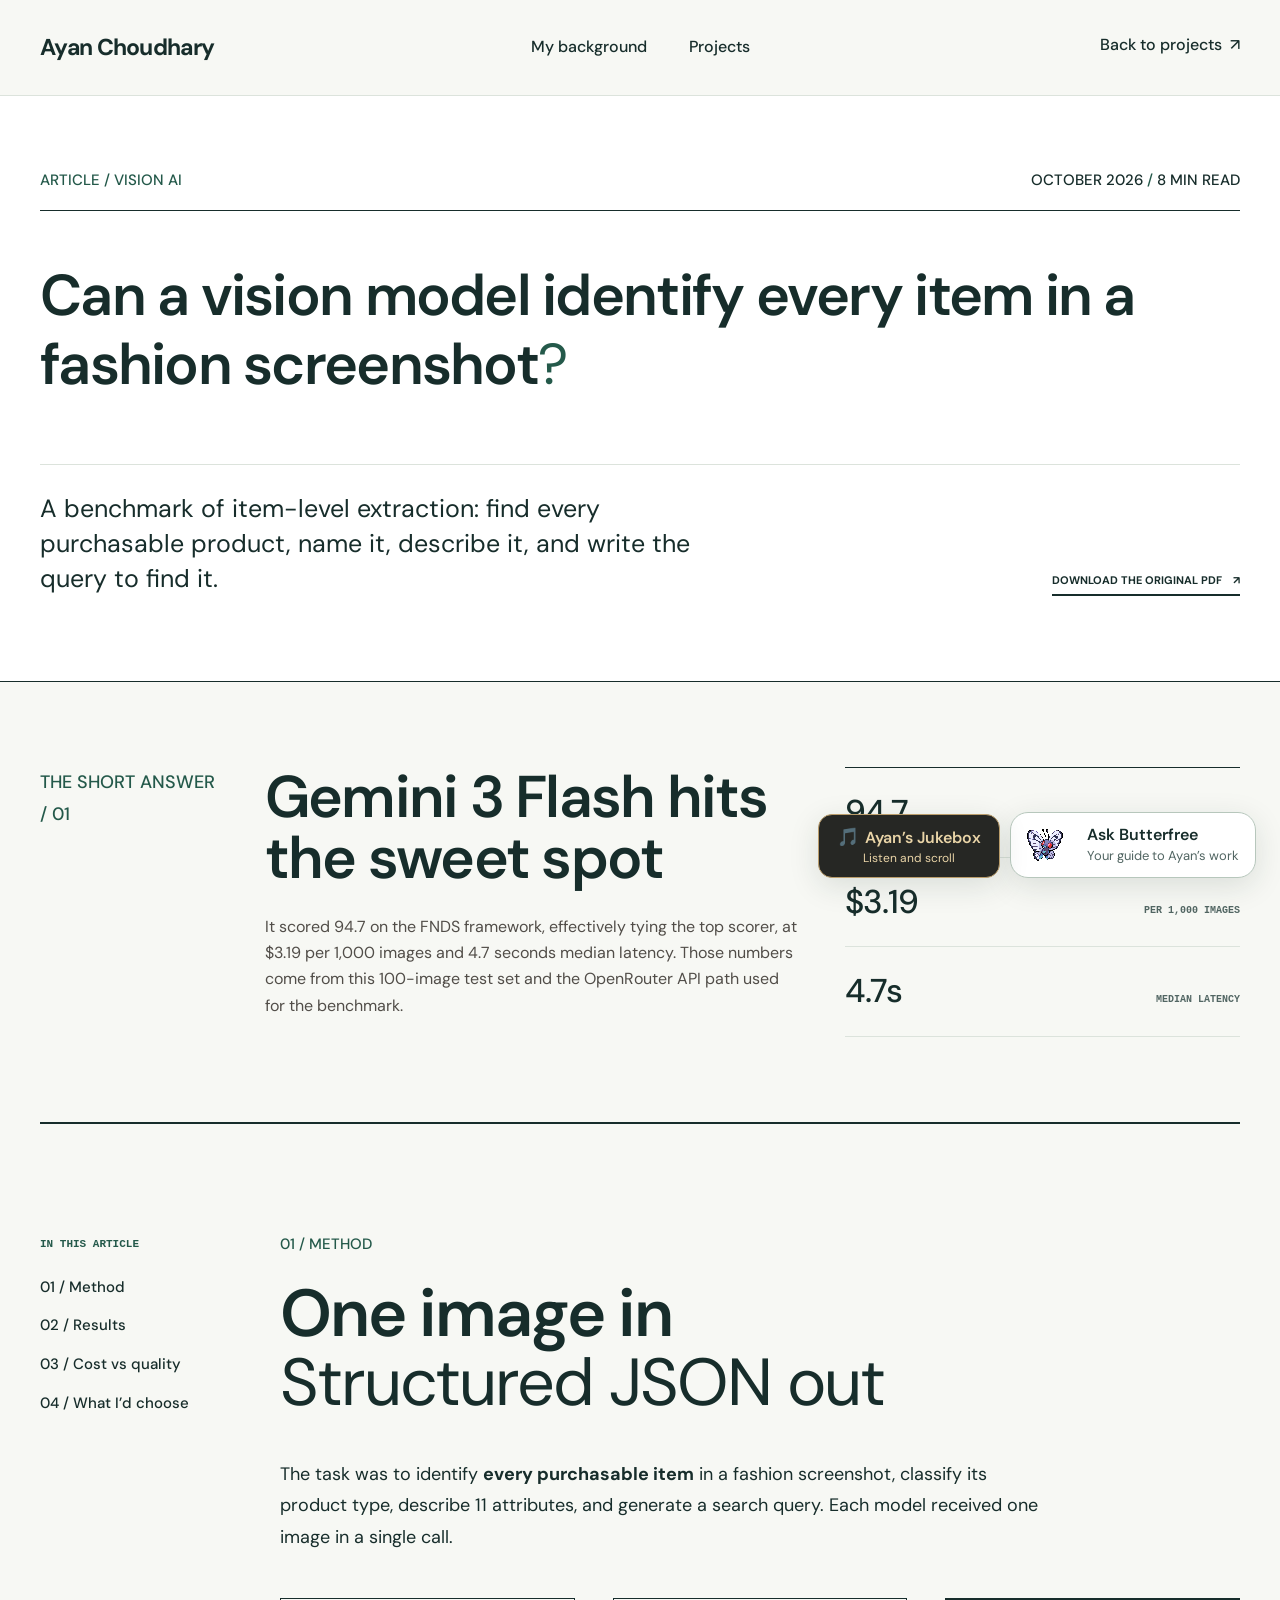
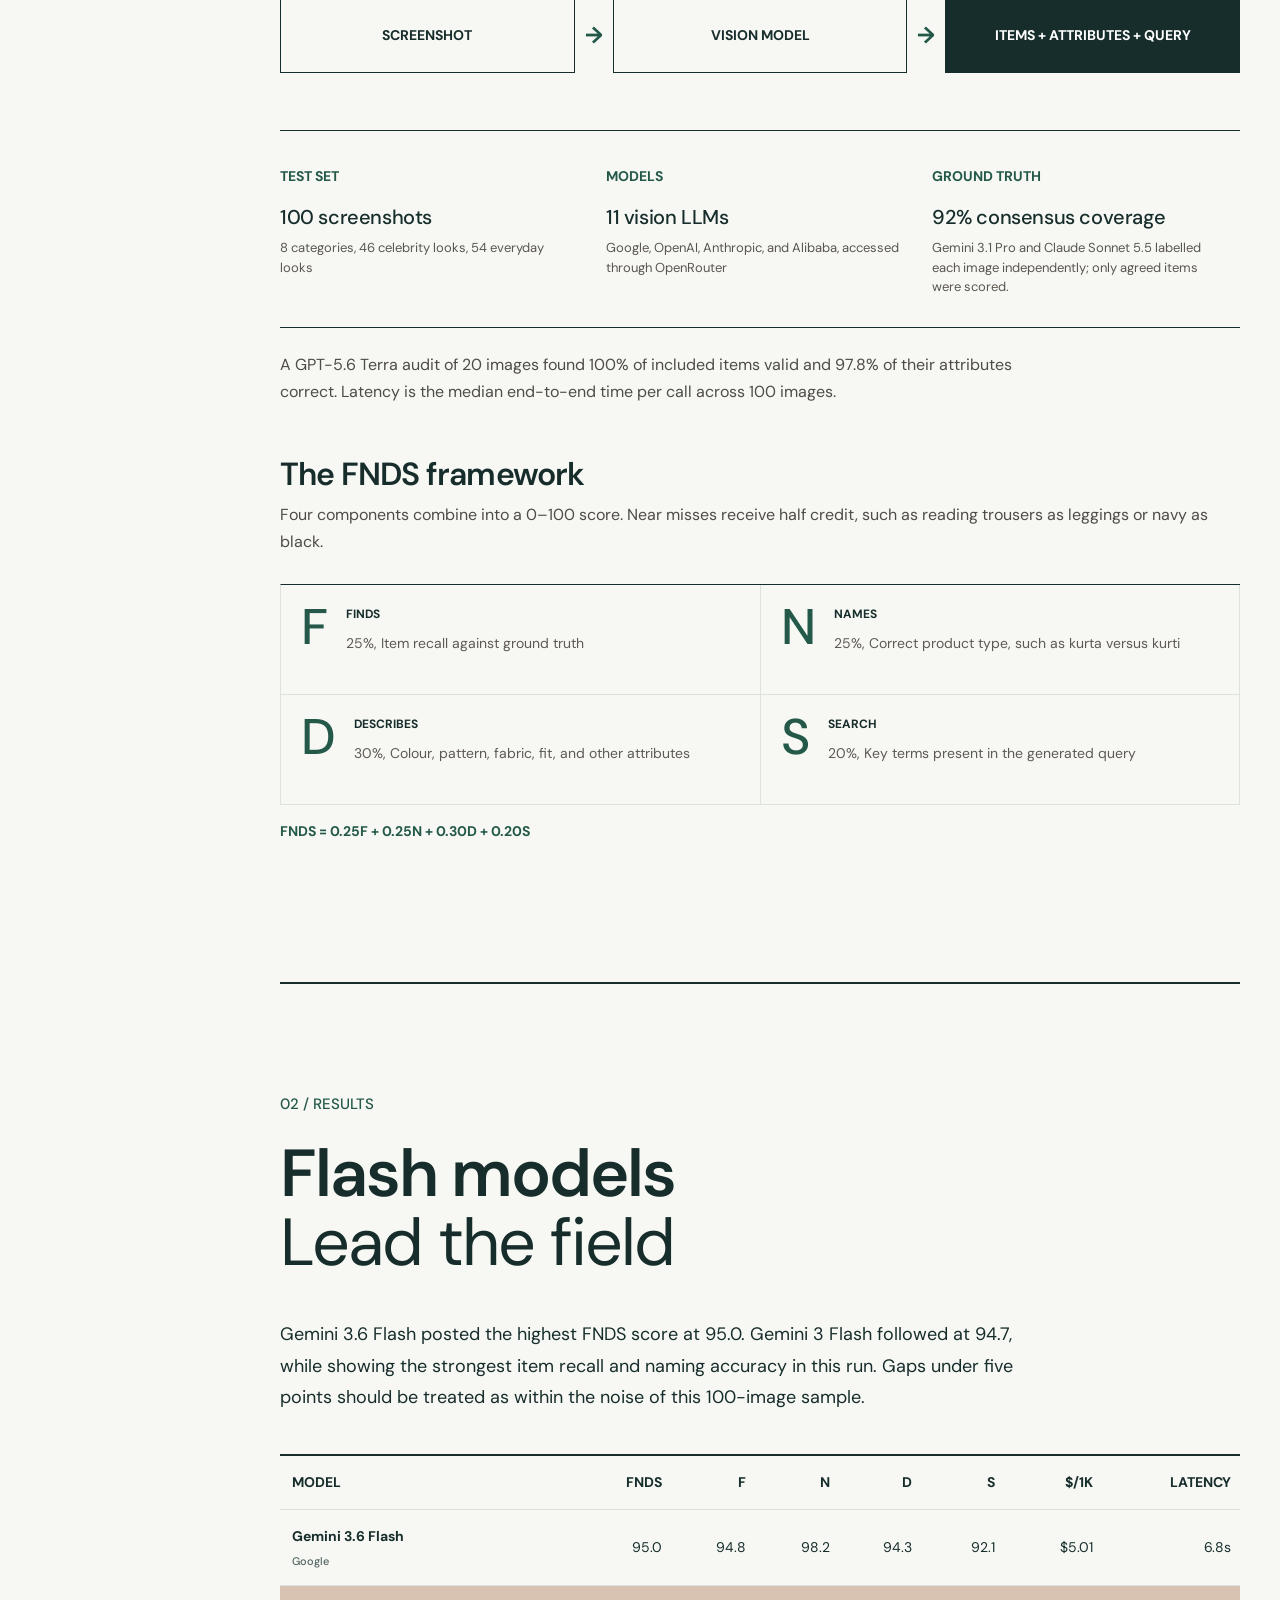
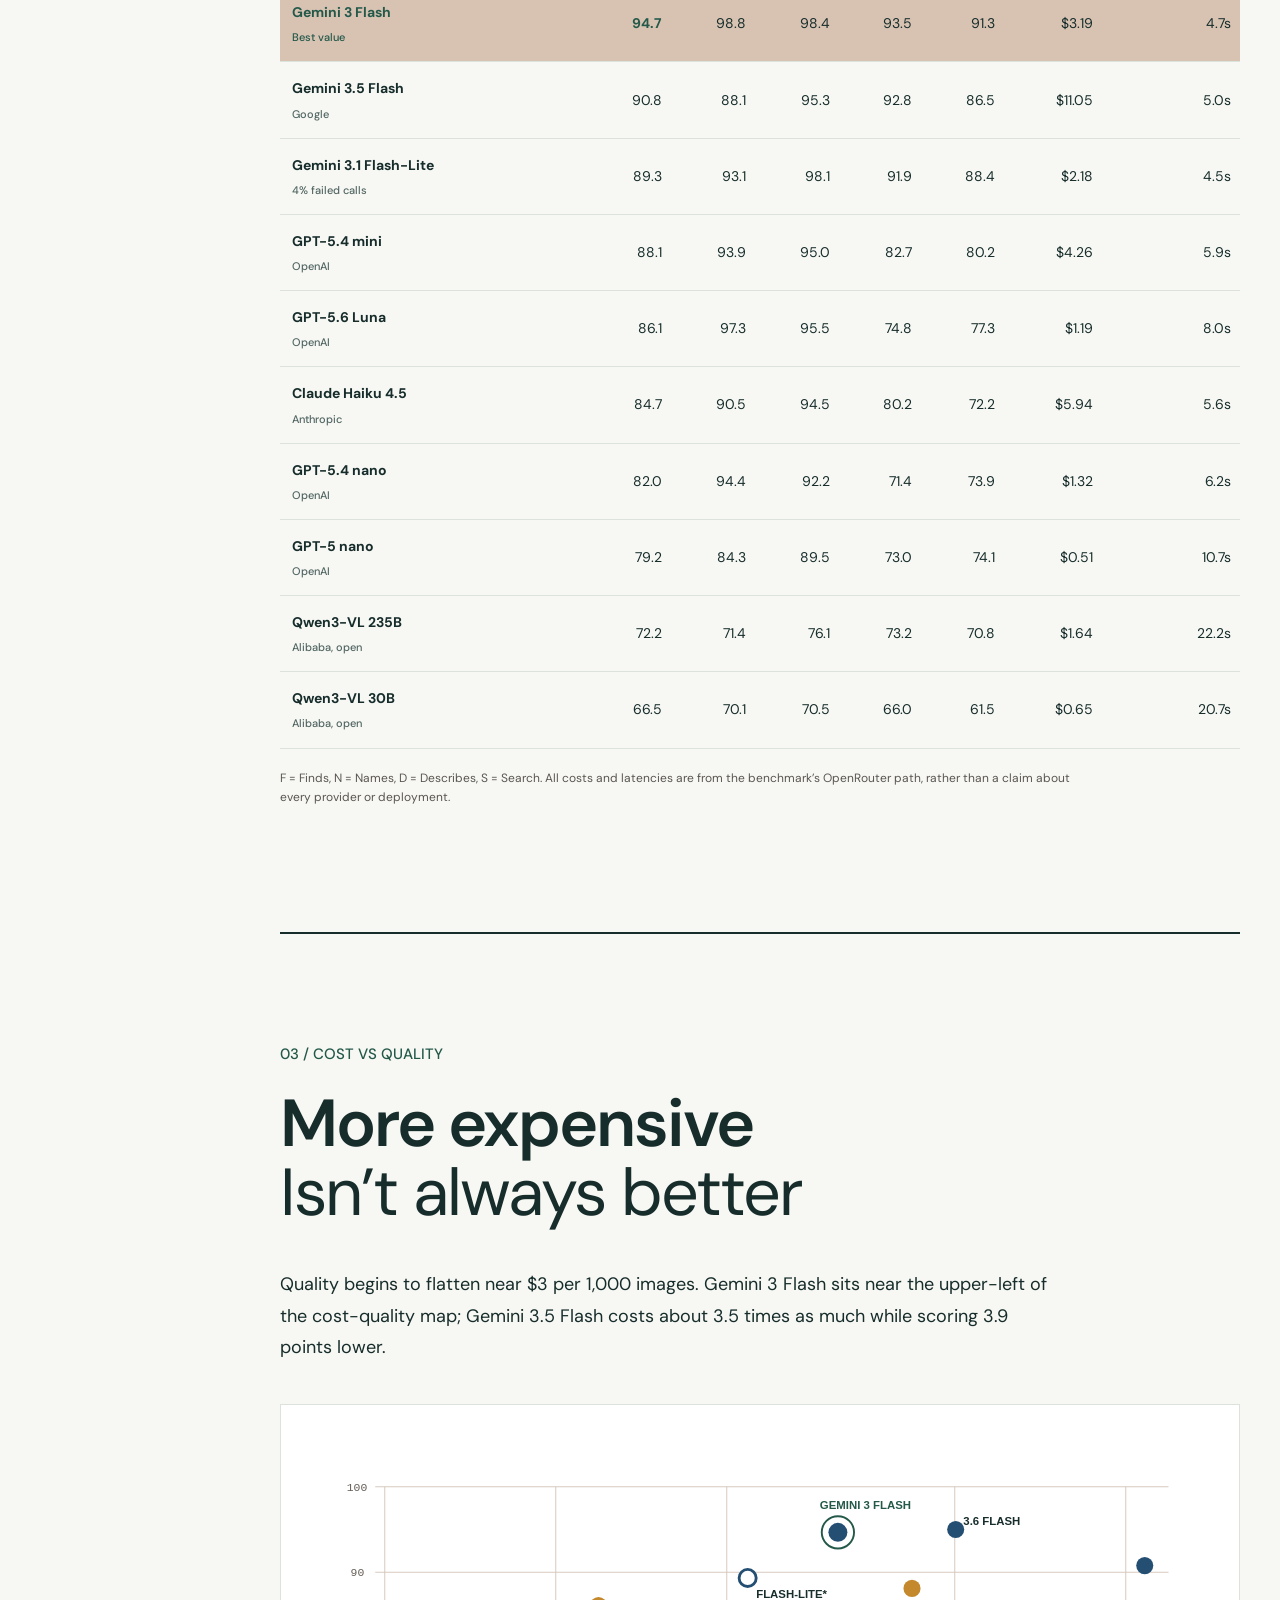
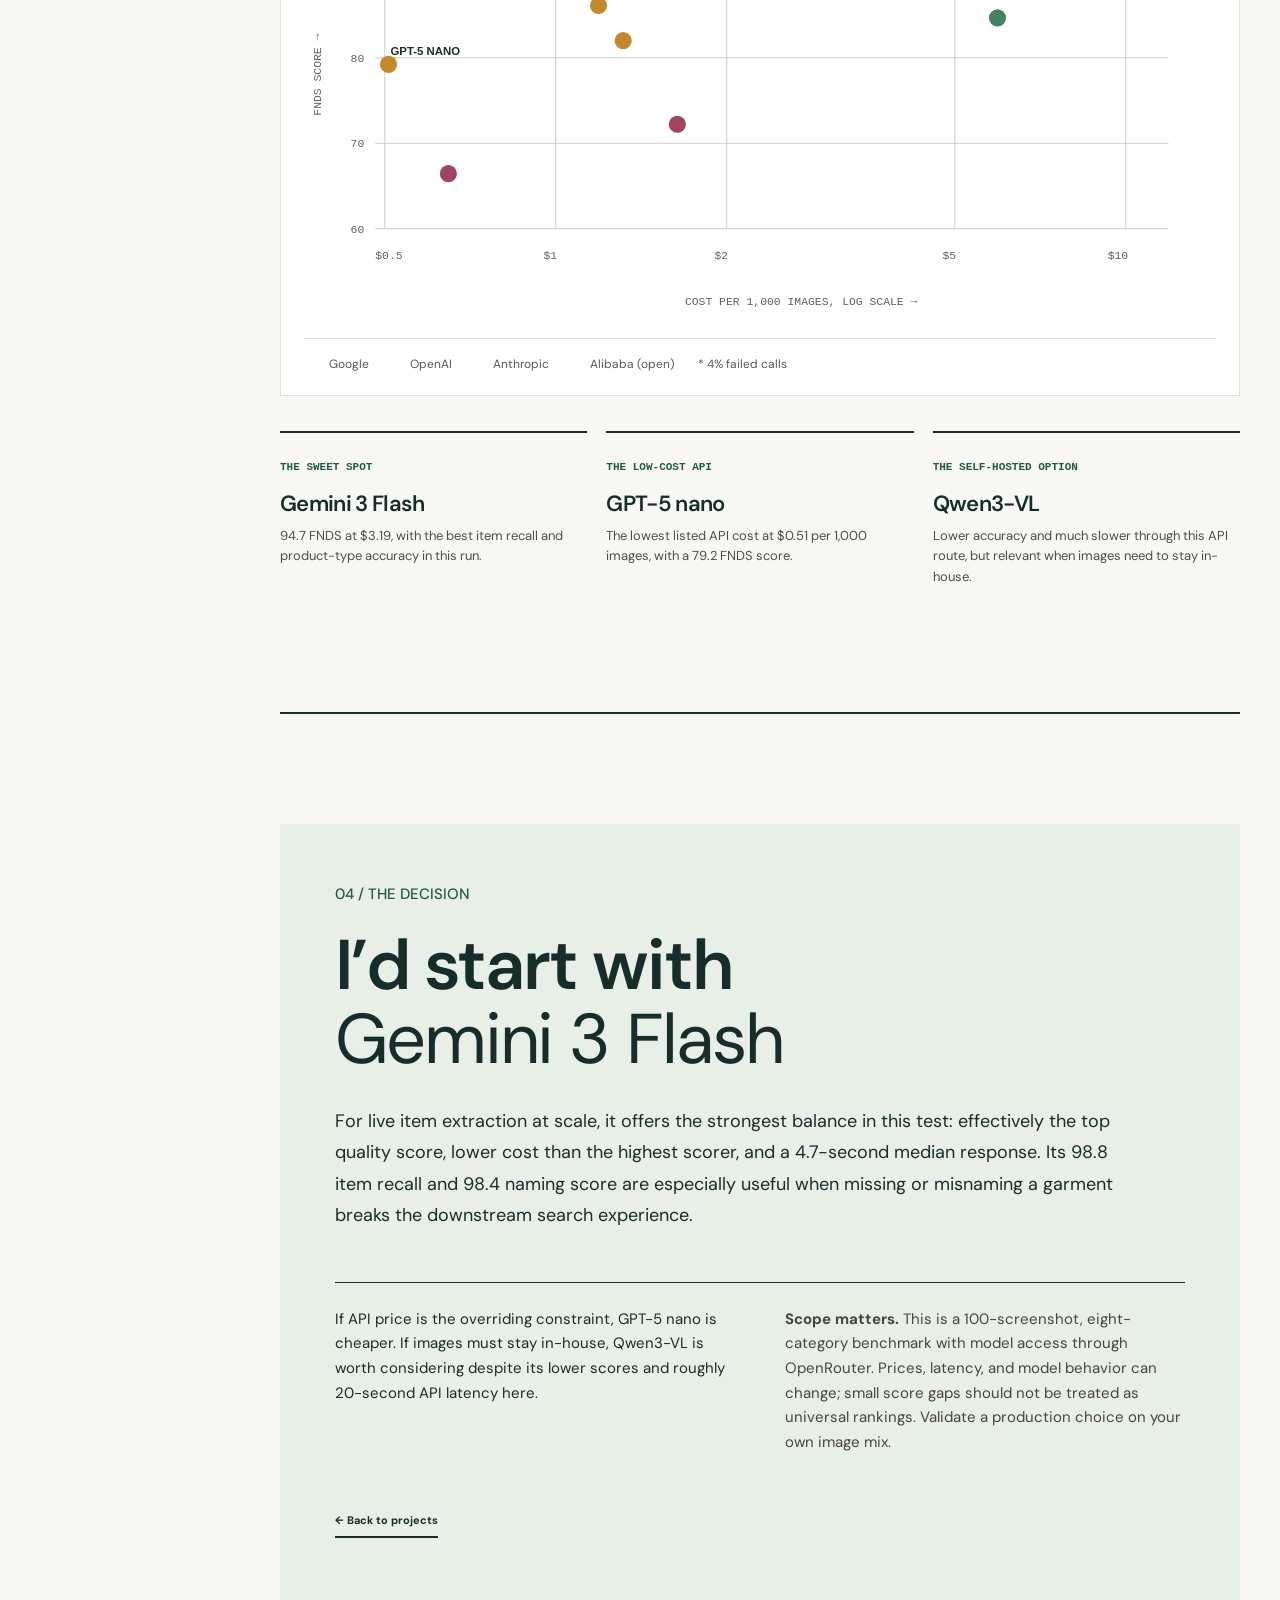
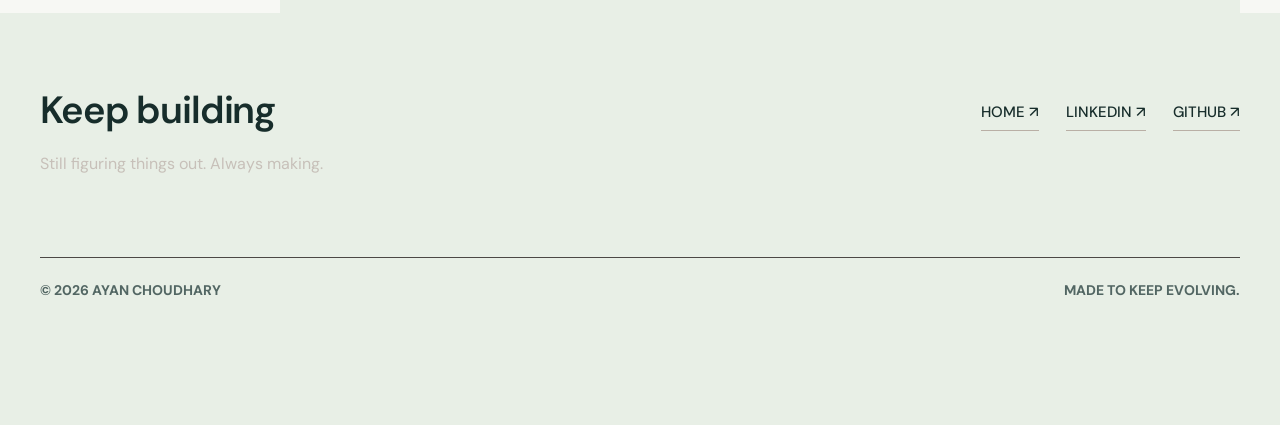
==== commit 896b2237: "Keep the mobile composer in the visible viewport as the keyboard opens" ====
--- a/articles/vision-model-benchmark.html
+++ b/articles/vision-model-benchmark.html
@@ -16,13 +16,13 @@
     <link rel="stylesheet" href="../article.css?v=2" />
     <link rel="stylesheet" href="../typography.css?v=3" />
     <link rel="stylesheet" href="../reading.css?v=2" />
-    <link rel="stylesheet" href="../guide.css?v=3" />
+    <link rel="stylesheet" href="../guide.css?v=4" />
     <title>Vision Model Benchmark | Ayan Choudhary</title>
     <script src="../feed.js?v=4" defer></script>
     <script src="../knowledge.js?v=2" defer></script>
     <script src="../guide-answer.js?v=2" defer></script>
     <script src="../reply-animation.js?v=1" defer></script>
-    <script src="../guide.js?v=2" defer></script>
+    <script src="../guide.js?v=4" defer></script>
     <script src="../analytics.js?v=3" defer></script>
   <script defer src="../music-catalog.js?v=1"></script>
 <script defer src="../music.js?v=4"></script>
--- a/guide.css
+++ b/guide.css
@@ -32,3 +32,5 @@
 .guide-header,.guide-tools,.guide-form{flex-shrink:0}.guide-log{min-height:0;overscroll-behavior:contain}.guide-message.is-thinking{color:var(--muted)}.guide-message.is-thinking p:after{content:'';display:inline-block;width:6px;height:6px;border-radius:50%;background:var(--accent);margin-left:9px;animation:guide-thinking 1s ease-in-out infinite}.guide-message.is-typing p:after{content:'';display:inline-block;width:2px;height:1em;background:var(--accent);margin-left:2px;vertical-align:middle;animation:guide-caret .7s steps(2) infinite}.guide-prompts button:disabled{opacity:.55;cursor:wait}@keyframes guide-thinking{50%{opacity:.3;transform:translateY(-3px)}}@keyframes guide-caret{50%{opacity:0}}
 @media(max-width:650px){body.guide-open{overflow:hidden}.guide-panel{inset:auto 0 0;top:var(--guide-top,0px);width:100%;height:var(--guide-height,100dvh);max-height:none;border:0;border-radius:0;z-index:100;padding-top:env(safe-area-inset-top);padding-bottom:env(safe-area-inset-bottom);box-shadow:none}.guide-header{padding:14px 16px;gap:10px}.guide-header strong{font-size:17px}.guide-header small{font-size:13px}.guide-header .guide-avatar{width:48px;height:48px}.guide-header .guide-close,.guide-minimize{width:40px;height:40px}.guide-tools{padding:10px 16px}.guide-log{padding:18px 16px;gap:16px}.guide-form{padding:12px 16px}.guide-form label{font-size:13px}.guide-note{font-size:11px!important;line-height:1.4}.guide-picker{max-height:220px}.guide-open .guide-launcher{visibility:hidden}}
 @media(prefers-reduced-motion:reduce){.guide-message.is-thinking p:after,.guide-message.is-typing p:after{animation:none}}
+
+@media(max-width:650px){body.guide-open{position:fixed;top:var(--guide-scroll-top,0px);left:0;right:0;width:100%;overscroll-behavior:none}.guide-panel{bottom:auto;box-sizing:border-box}.guide-form:focus-within .guide-note{display:none}.guide-form input{font-size:16px;scroll-margin-bottom:16px}.guide-log{scroll-padding-bottom:16px}.guide-picker{flex-shrink:1;min-height:0}}
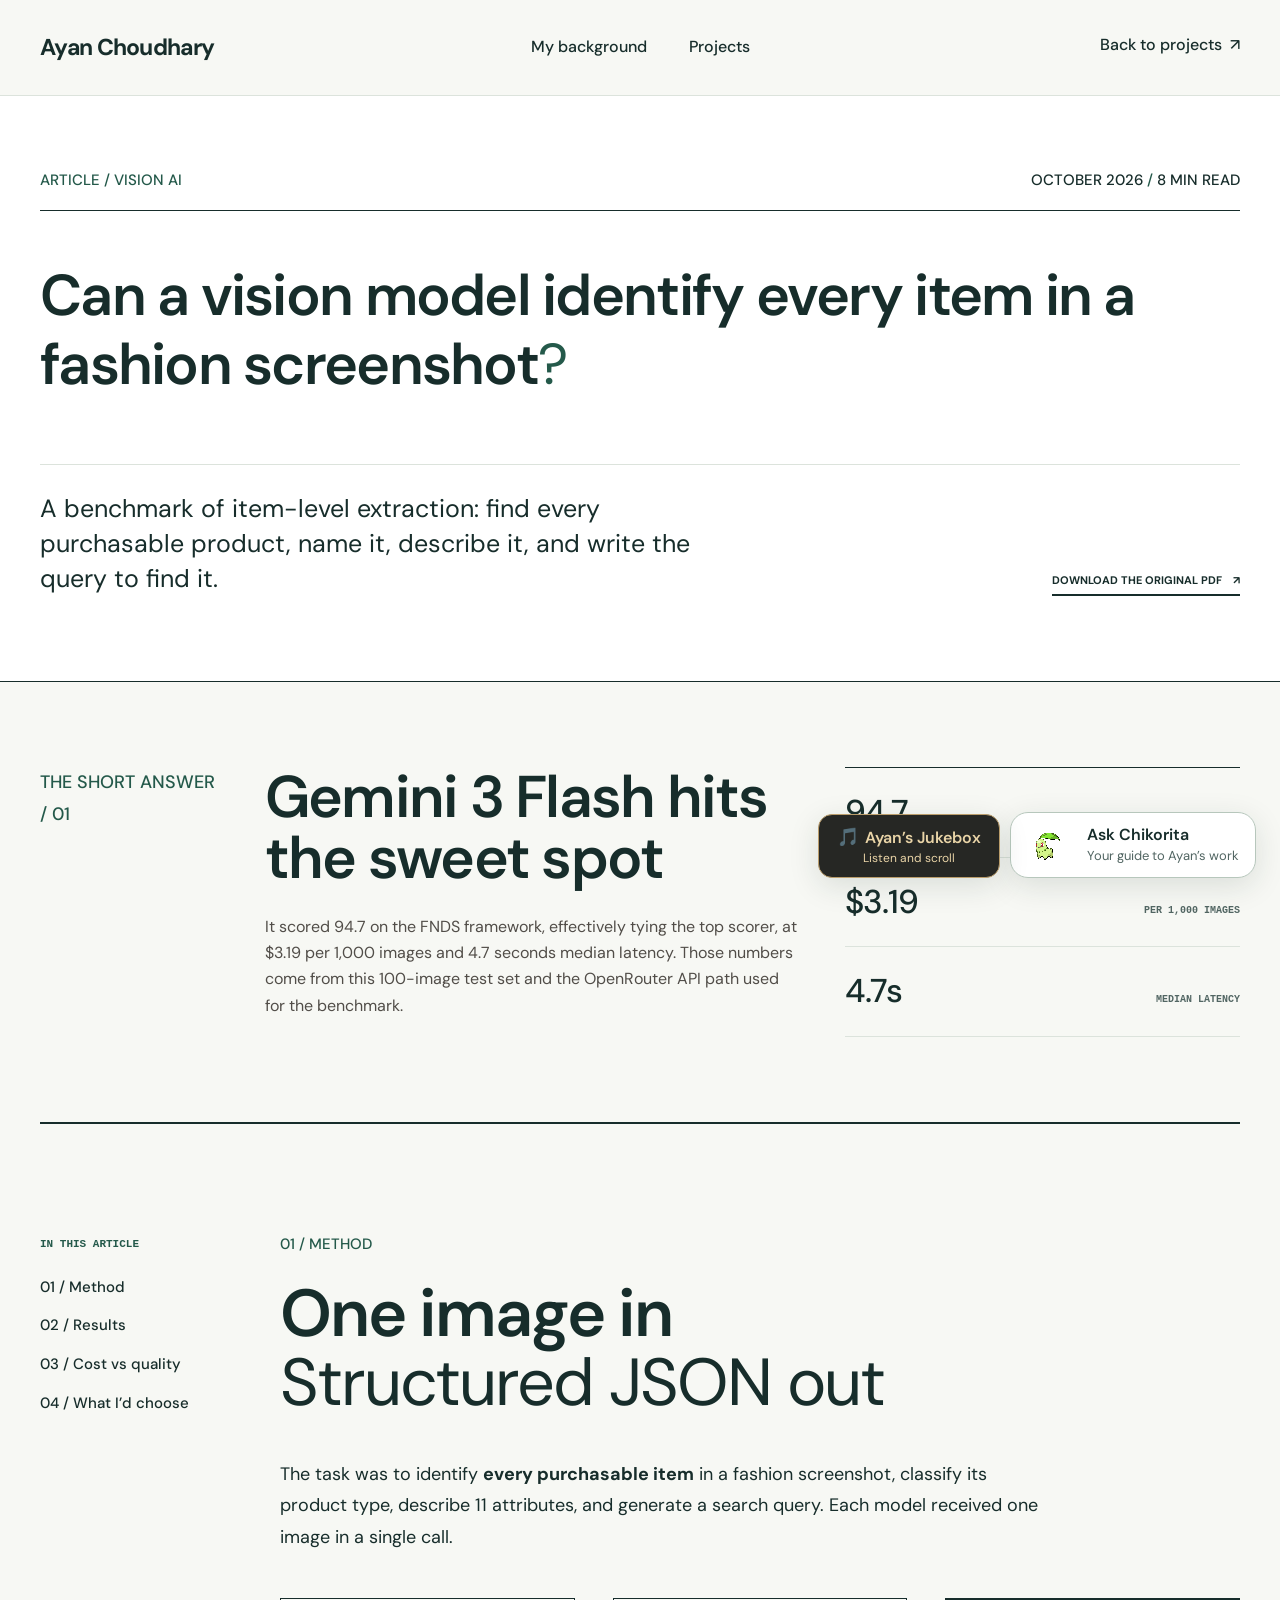
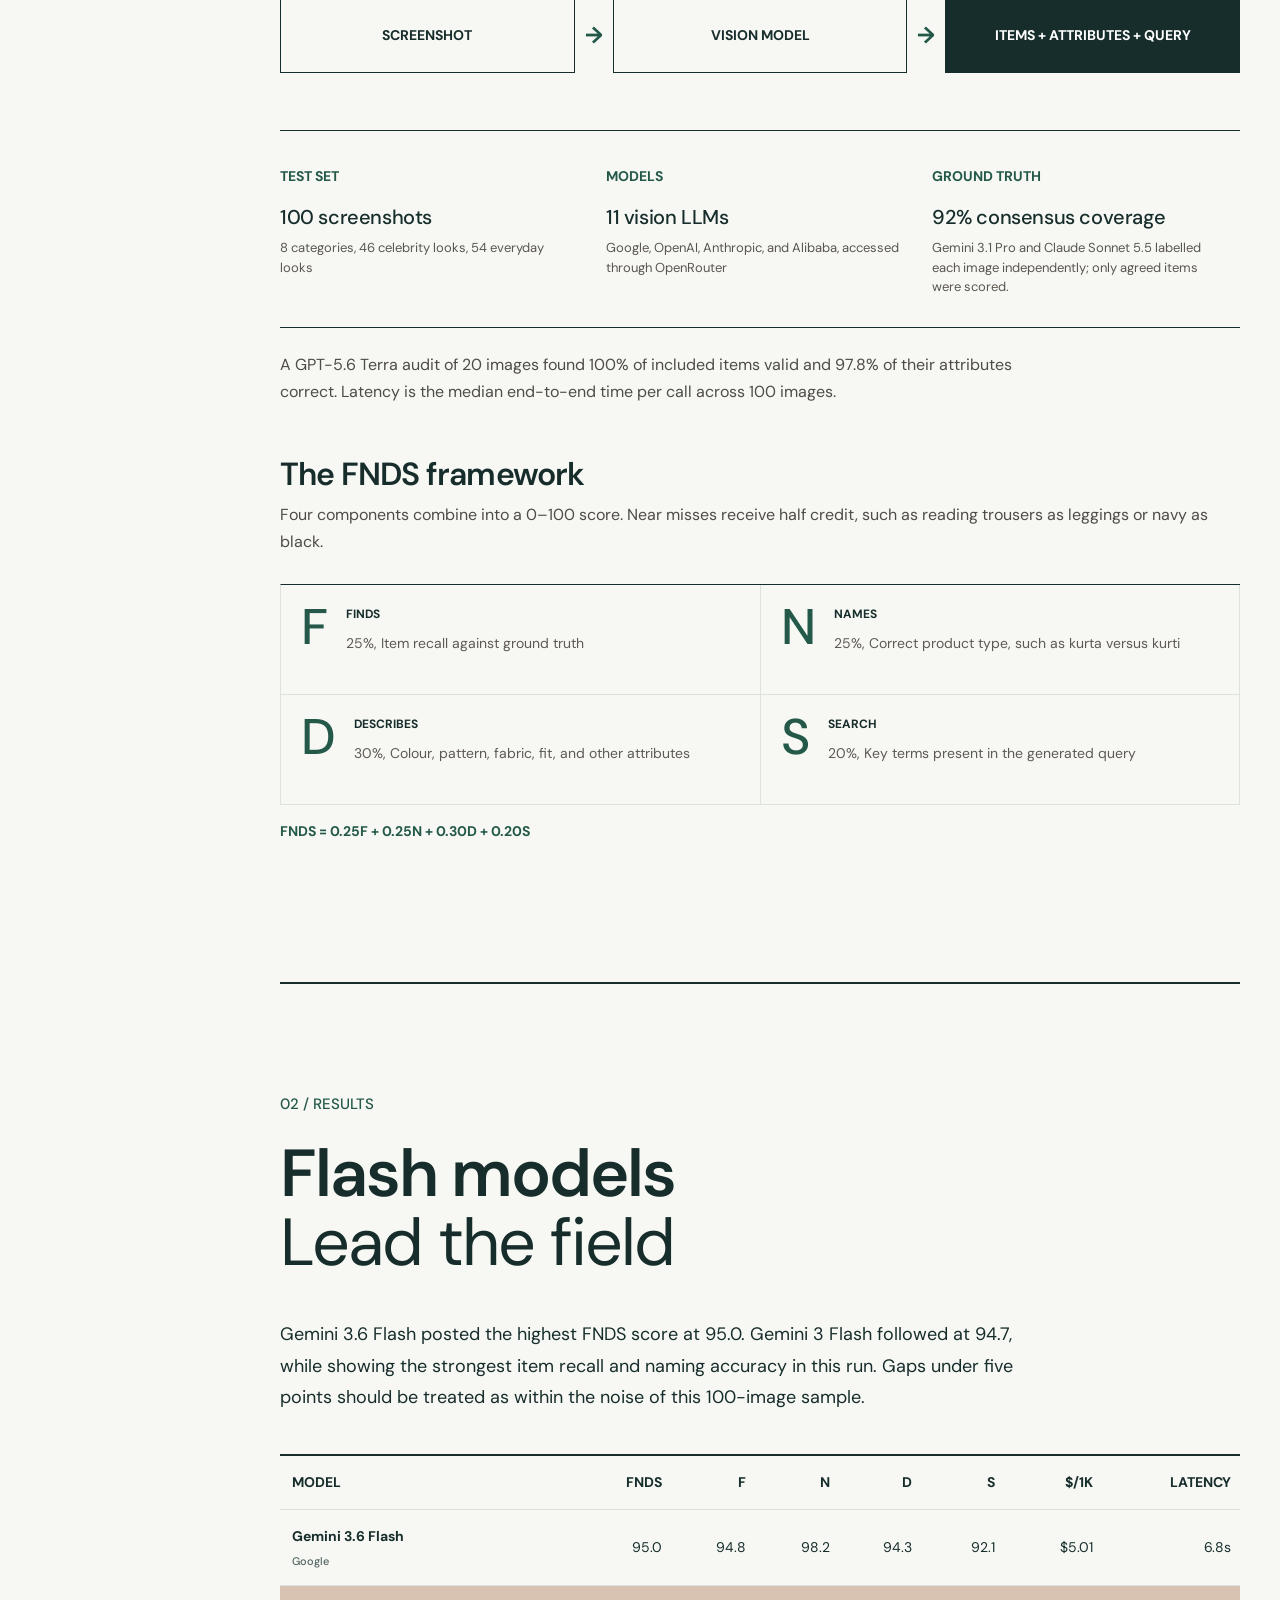
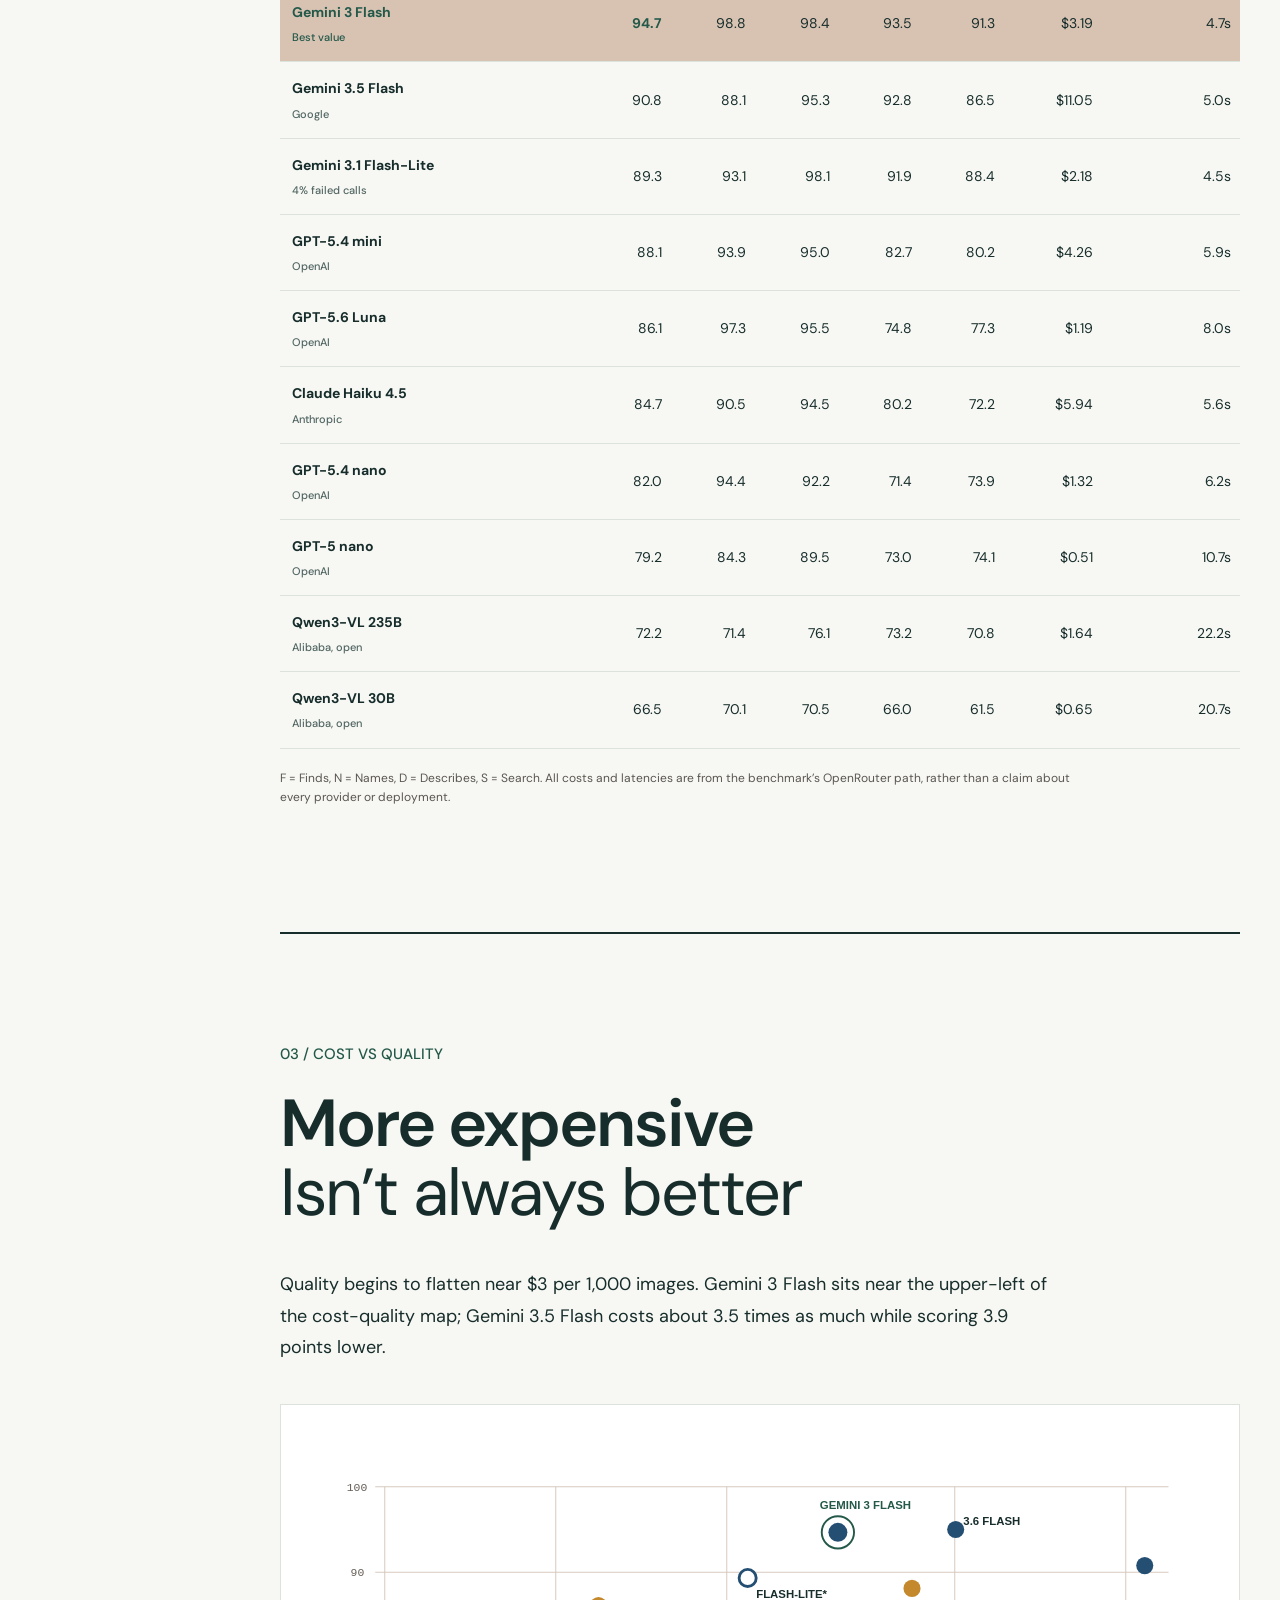
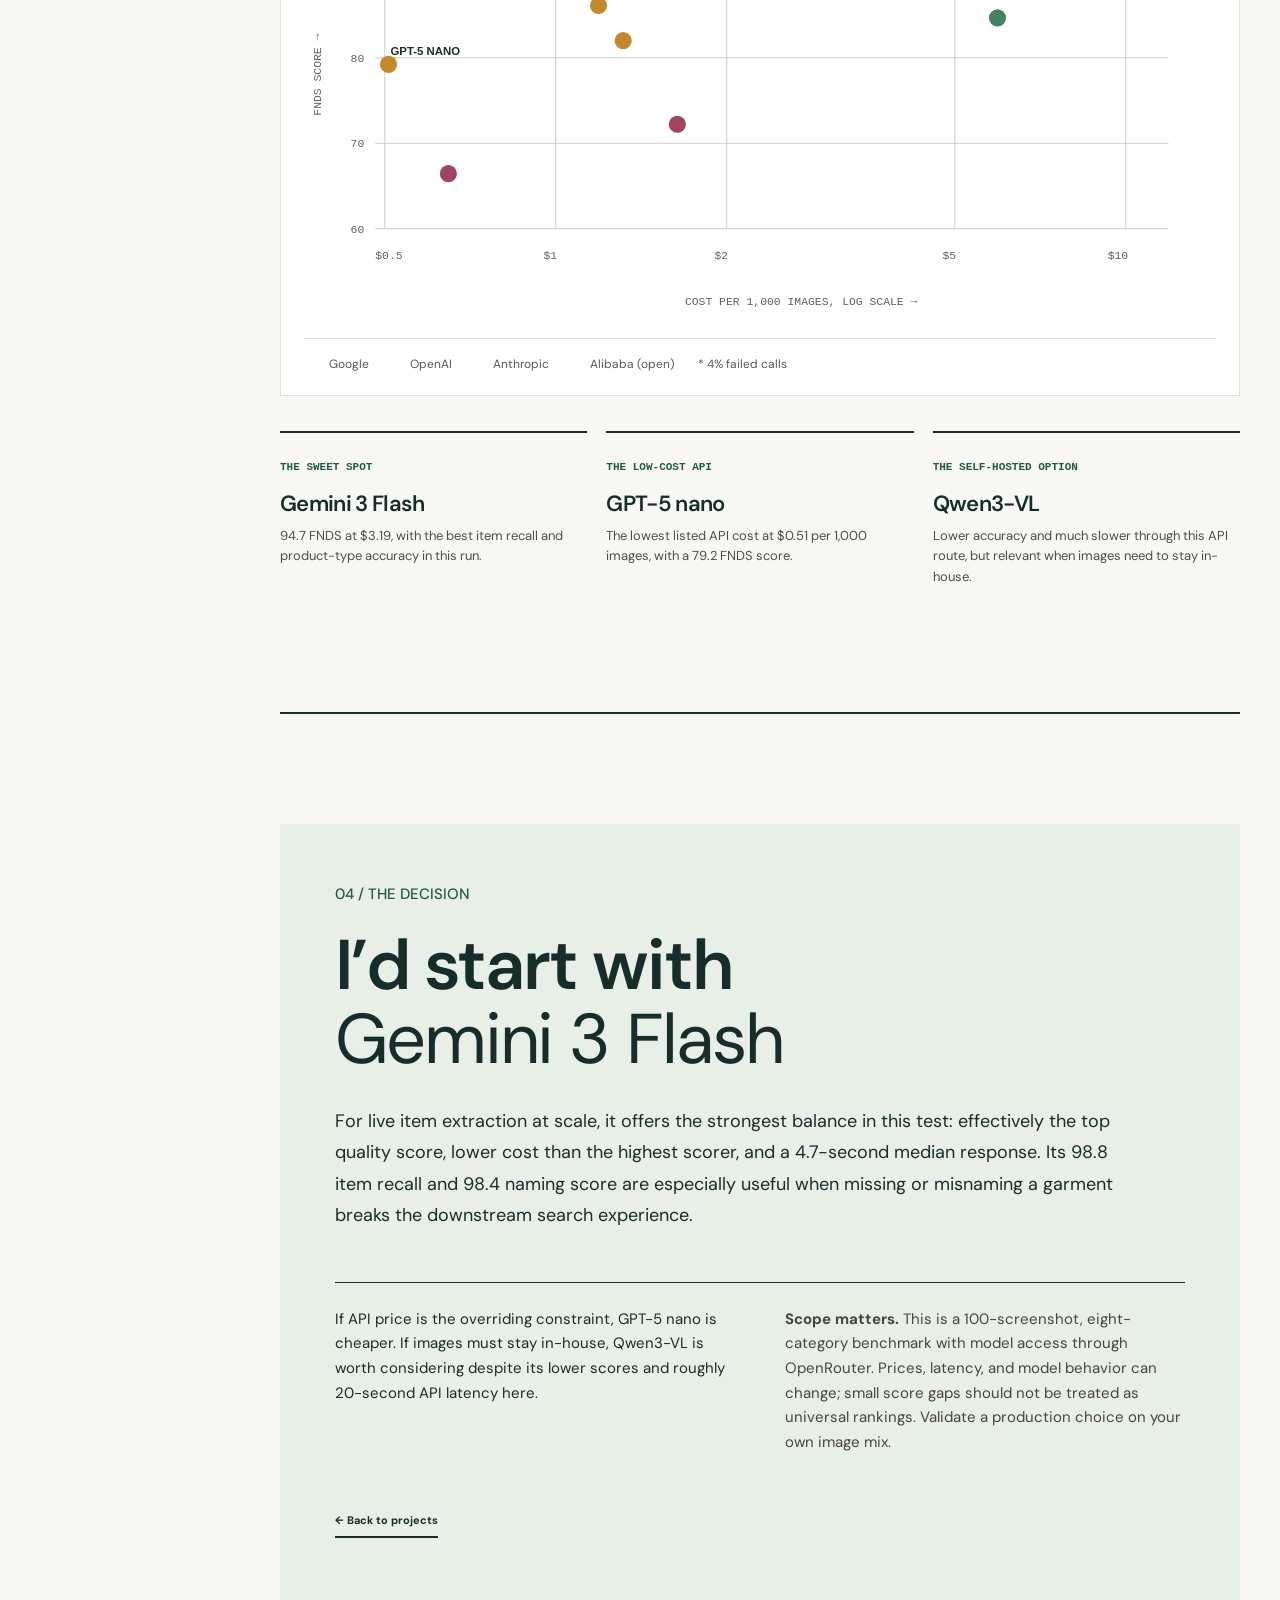
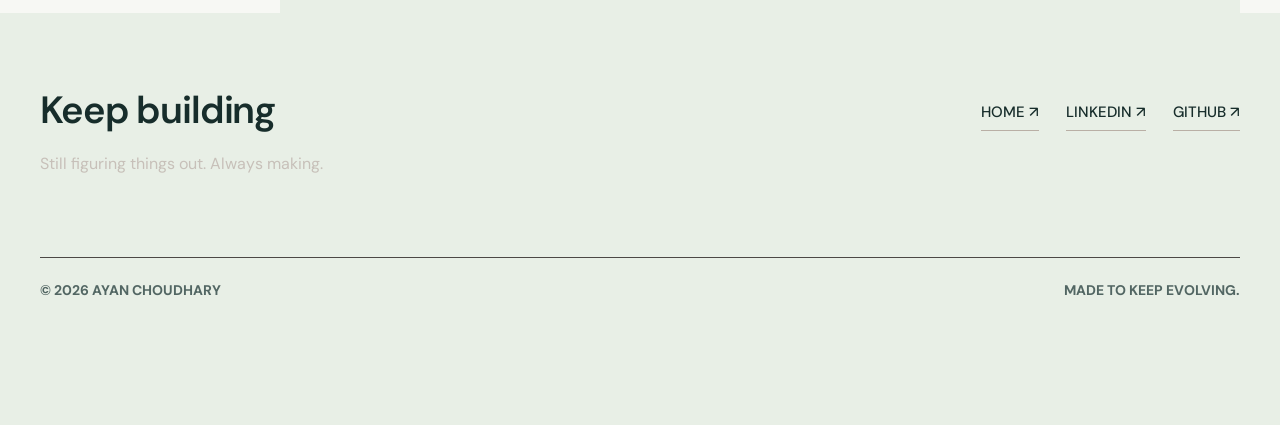
==== commit b4e7960e: "Keep mobile chat in the browser top layer and publish approved contact routes" ====
--- a/articles/vision-model-benchmark.html
+++ b/articles/vision-model-benchmark.html
@@ -2,7 +2,7 @@
 <html lang="en">
   <head>
     <meta charset="utf-8" />
-    <meta name="viewport" content="width=device-width, initial-scale=1" />
+    <meta name="viewport" content="width=device-width, initial-scale=1, viewport-fit=cover, interactive-widget=resizes-content" />
     <meta name="theme-color" content="#eae5df" />
     <meta name="description" content="Ayan Choudhary's benchmark of 11 vision models on extracting fashion products from 100 screenshots, including accuracy, cost, and latency." />
     <meta property="og:type" content="article" />
@@ -16,13 +16,13 @@
     <link rel="stylesheet" href="../article.css?v=2" />
     <link rel="stylesheet" href="../typography.css?v=3" />
     <link rel="stylesheet" href="../reading.css?v=2" />
-    <link rel="stylesheet" href="../guide.css?v=4" />
+    <link rel="stylesheet" href="../guide.css?v=mobile-contact-1" />
     <title>Vision Model Benchmark | Ayan Choudhary</title>
     <script src="../feed.js?v=4" defer></script>
-    <script src="../knowledge.js?v=2" defer></script>
-    <script src="../guide-answer.js?v=2" defer></script>
+    <script src="../knowledge.js?v=3" defer></script>
+    <script src="../guide-answer.js?v=3" defer></script>
     <script src="../reply-animation.js?v=1" defer></script>
-    <script src="../guide.js?v=4" defer></script>
+    <script src="../guide.js?v=mobile-contact-1" defer></script>
     <script src="../analytics.js?v=3" defer></script>
   <script defer src="../music-catalog.js?v=1"></script>
 <script defer src="../music.js?v=4"></script>
--- a/guide.css
+++ b/guide.css
@@ -34,3 +34,8 @@
 @media(prefers-reduced-motion:reduce){.guide-message.is-thinking p:after,.guide-message.is-typing p:after{animation:none}}
 
 @media(max-width:650px){body.guide-open{position:fixed;top:var(--guide-scroll-top,0px);left:0;right:0;width:100%;overscroll-behavior:none}.guide-panel{bottom:auto;box-sizing:border-box}.guide-form:focus-within .guide-note{display:none}.guide-form input{font-size:16px;scroll-margin-bottom:16px}.guide-log{scroll-padding-bottom:16px}.guide-picker{flex-shrink:1;min-height:0}}
+
+/* The mobile guide uses the browser top layer, independent of the page scroll. */
+dialog.guide-panel{margin:0;padding-inline:0;padding-block:0;color:var(--ink);box-sizing:border-box}dialog.guide-panel::backdrop{background:#f7f8f4}dialog.guide-panel:not([open]){display:none}dialog.guide-panel[data-native-modal=true]{position:fixed;inset:auto;max-width:none;max-height:none;border:0;border-radius:0;padding-top:env(safe-area-inset-top);padding-bottom:env(safe-area-inset-bottom)}
+
+dialog.guide-panel{left:auto;top:auto}
